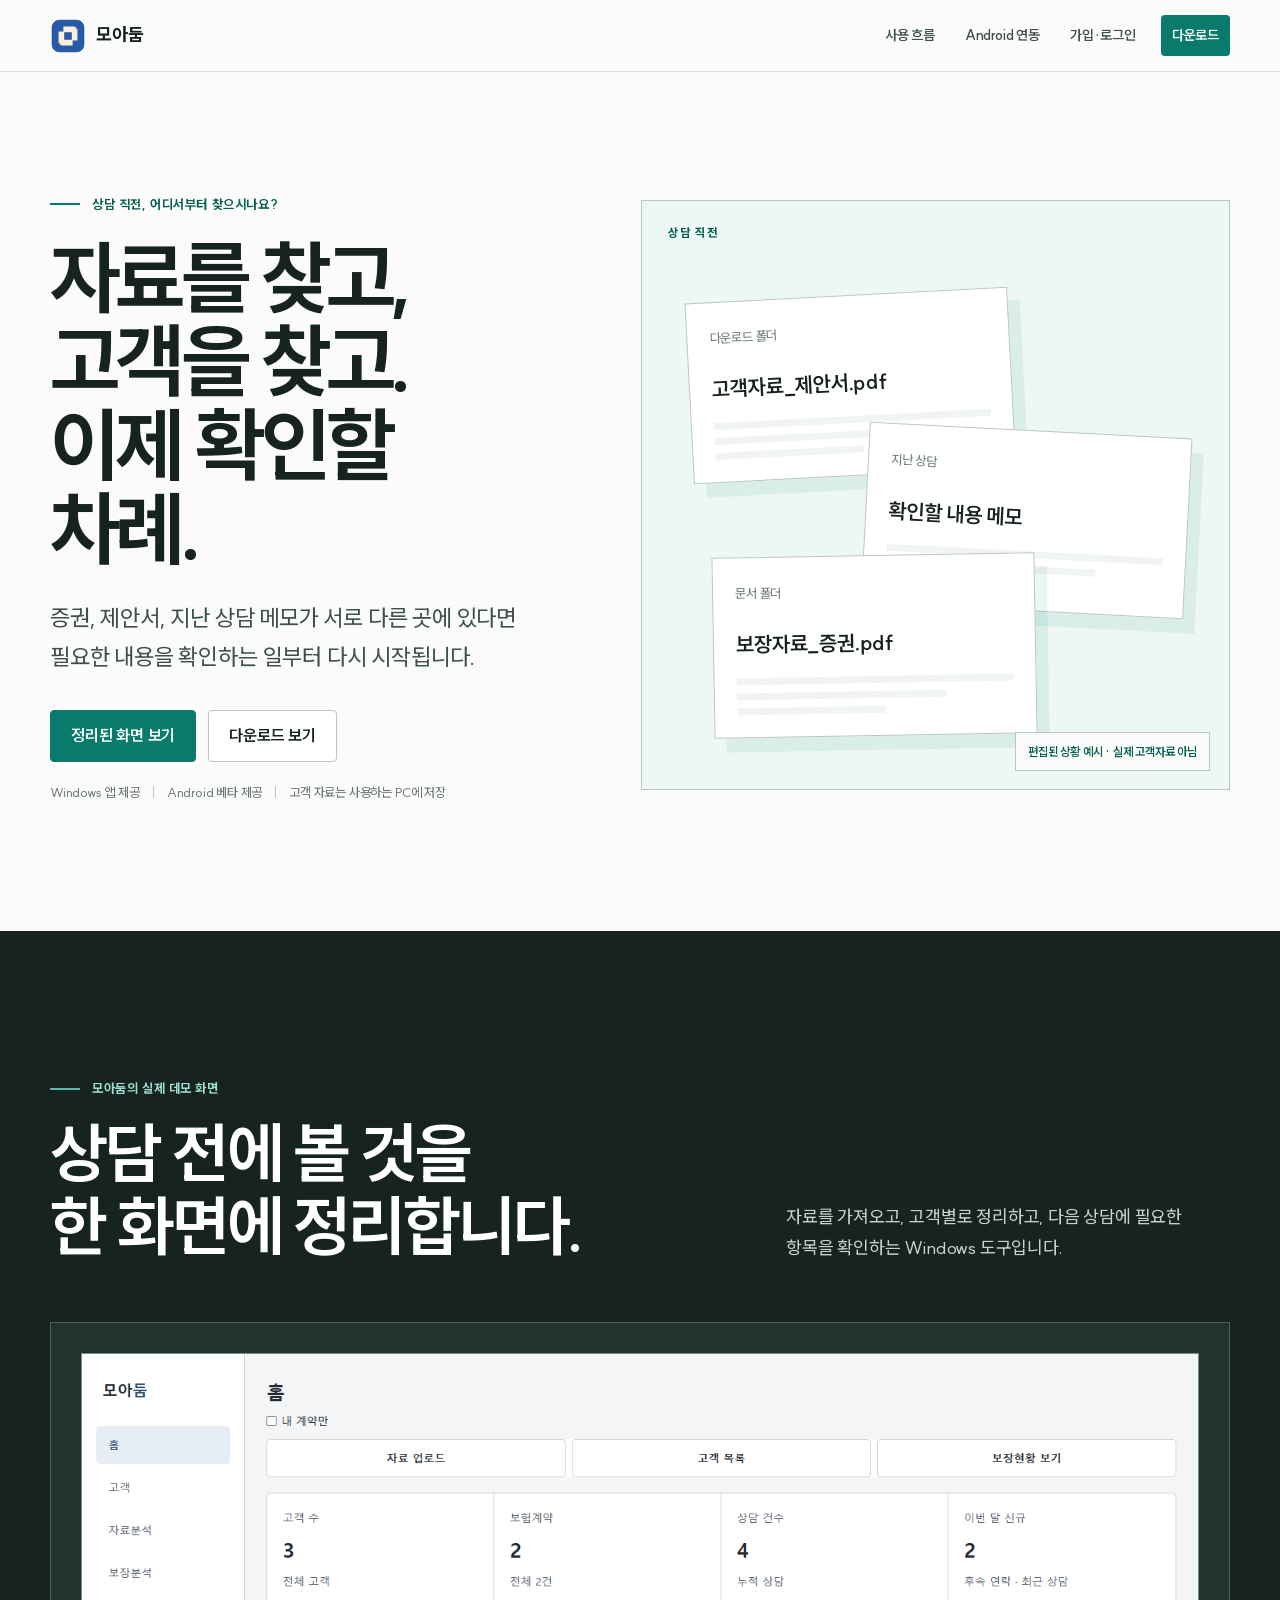
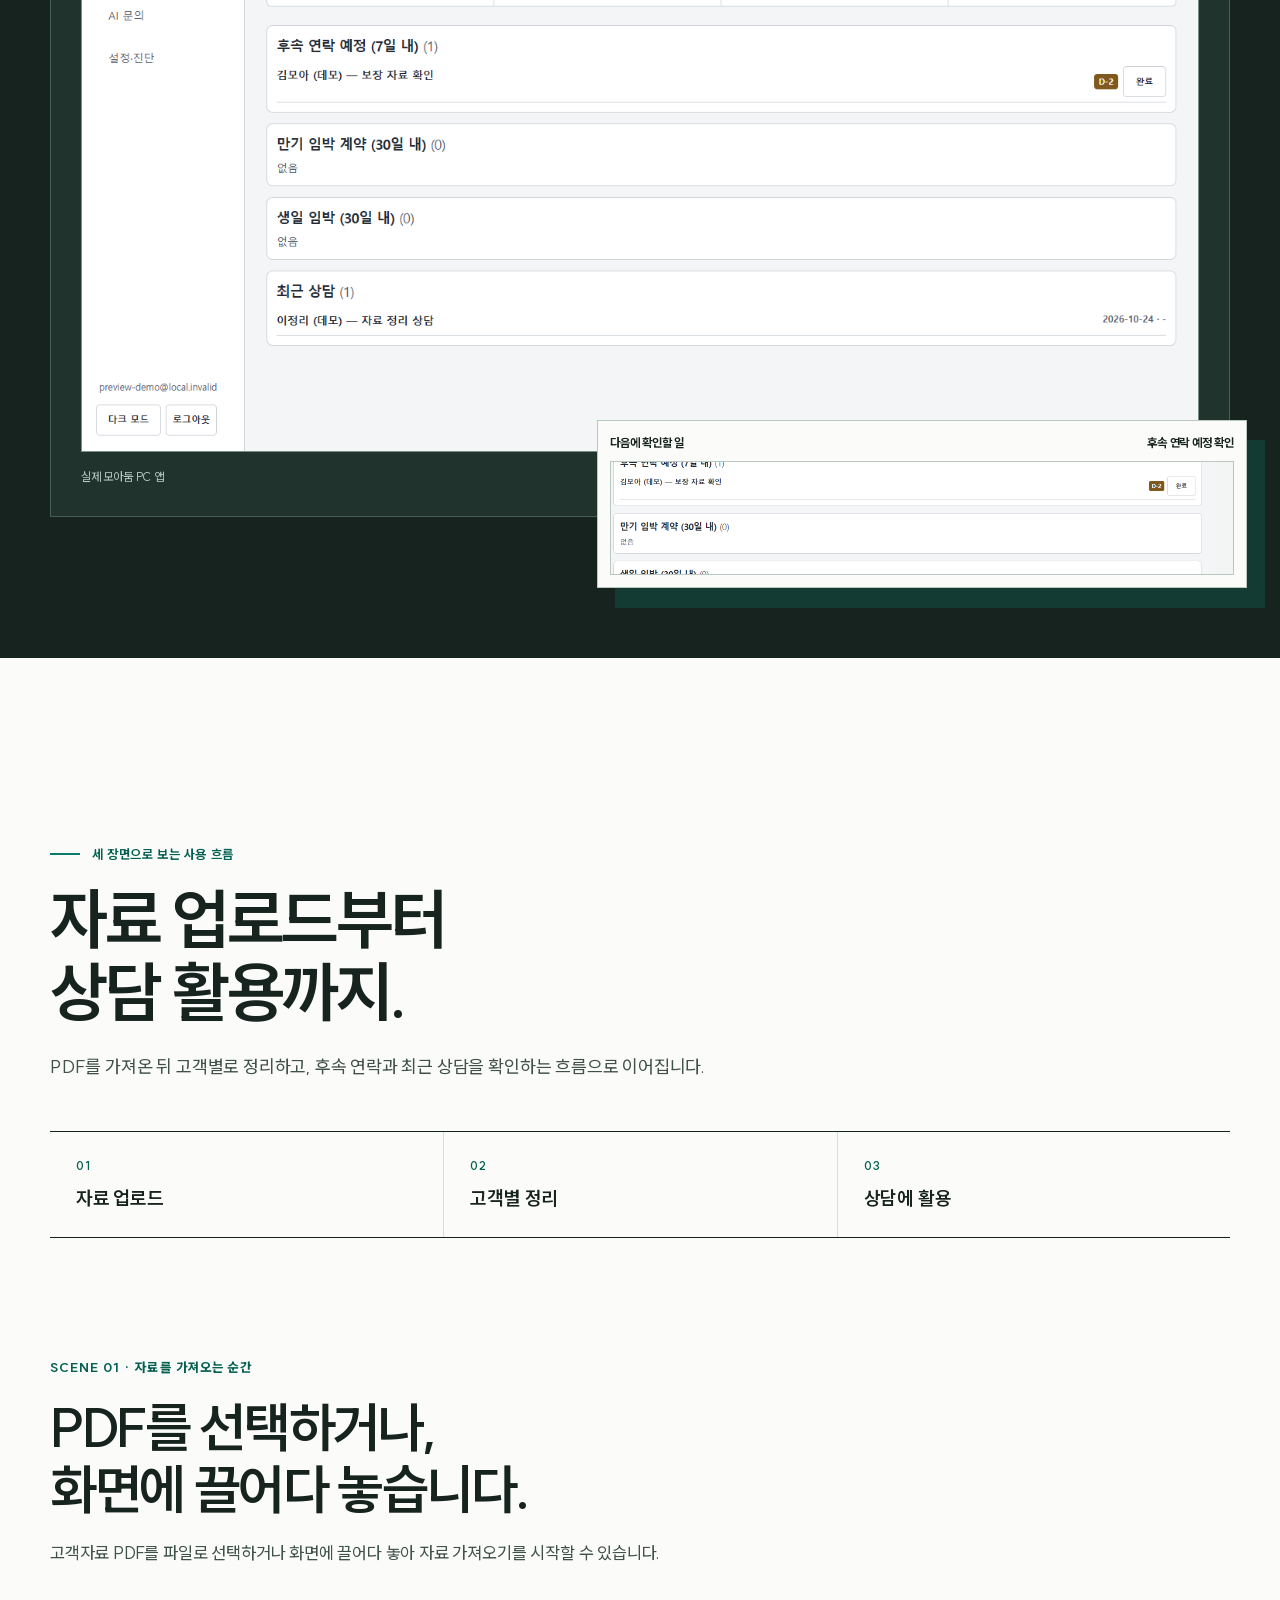
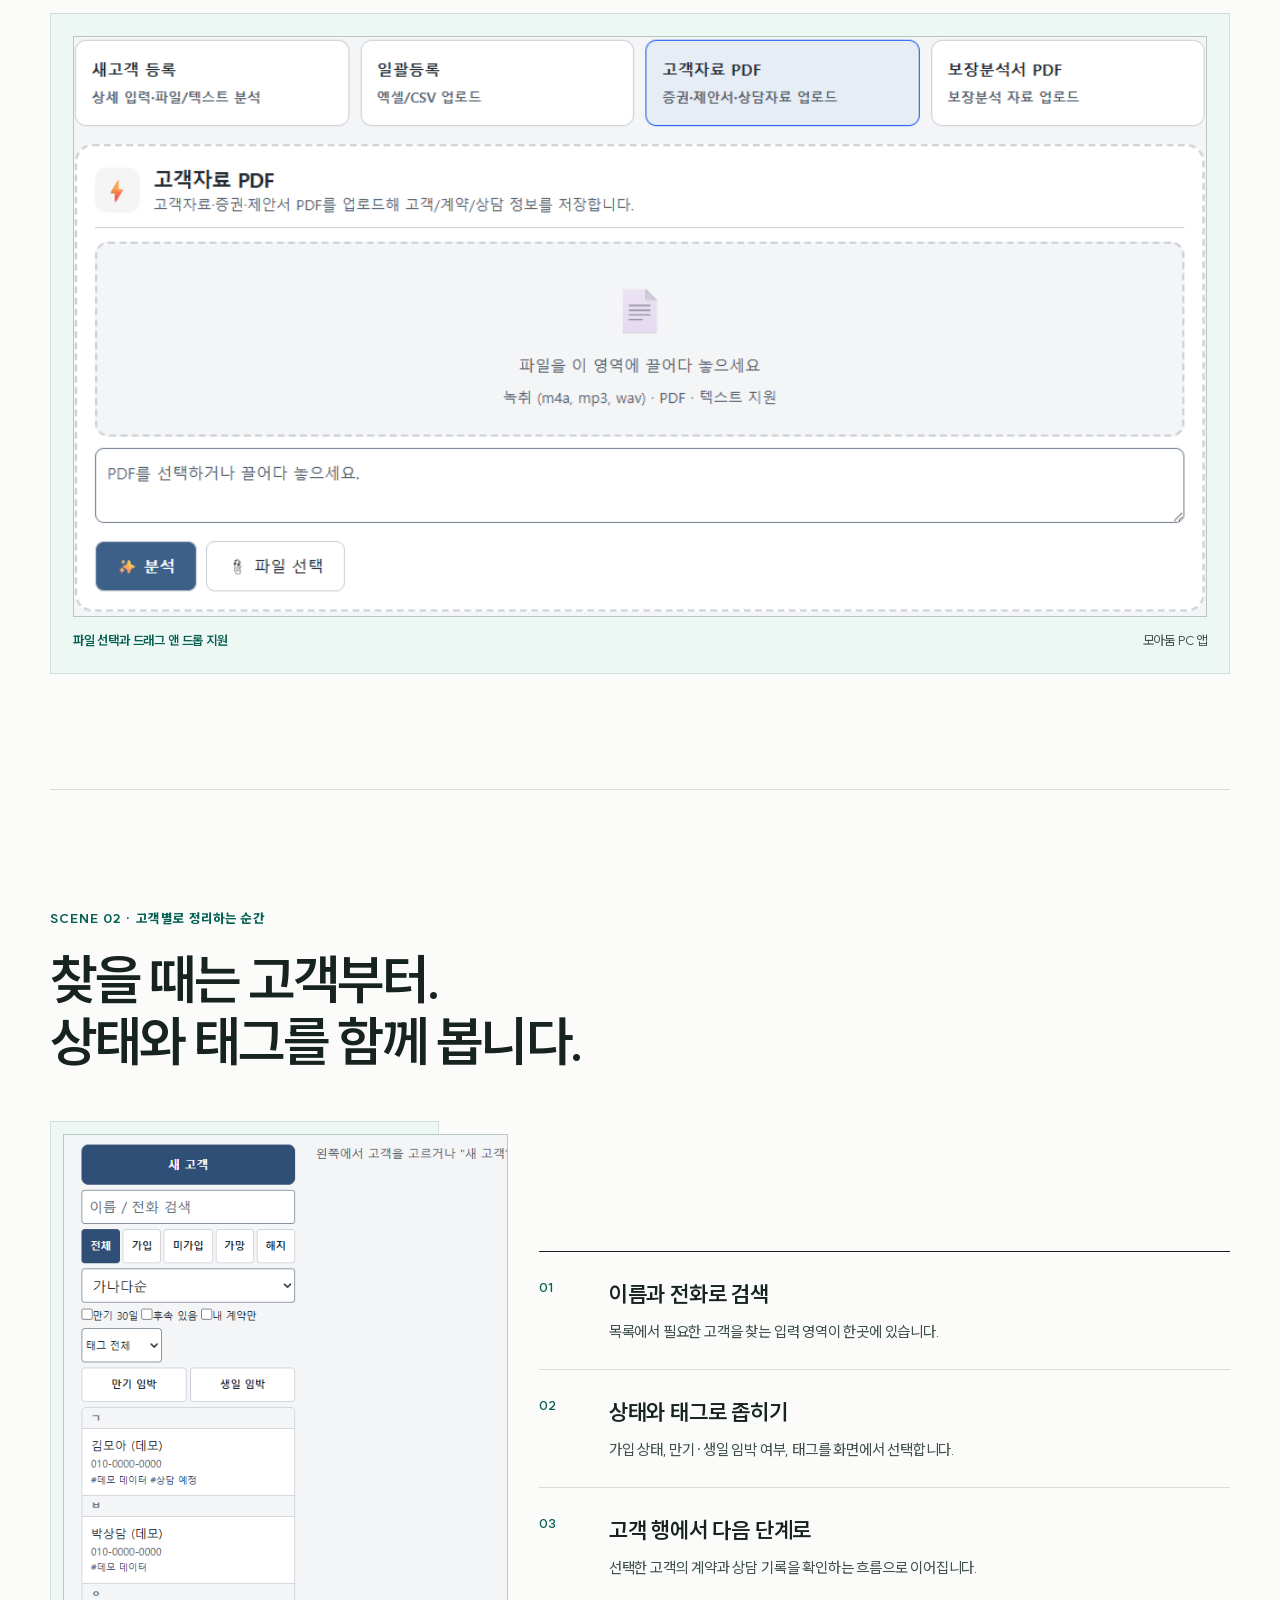
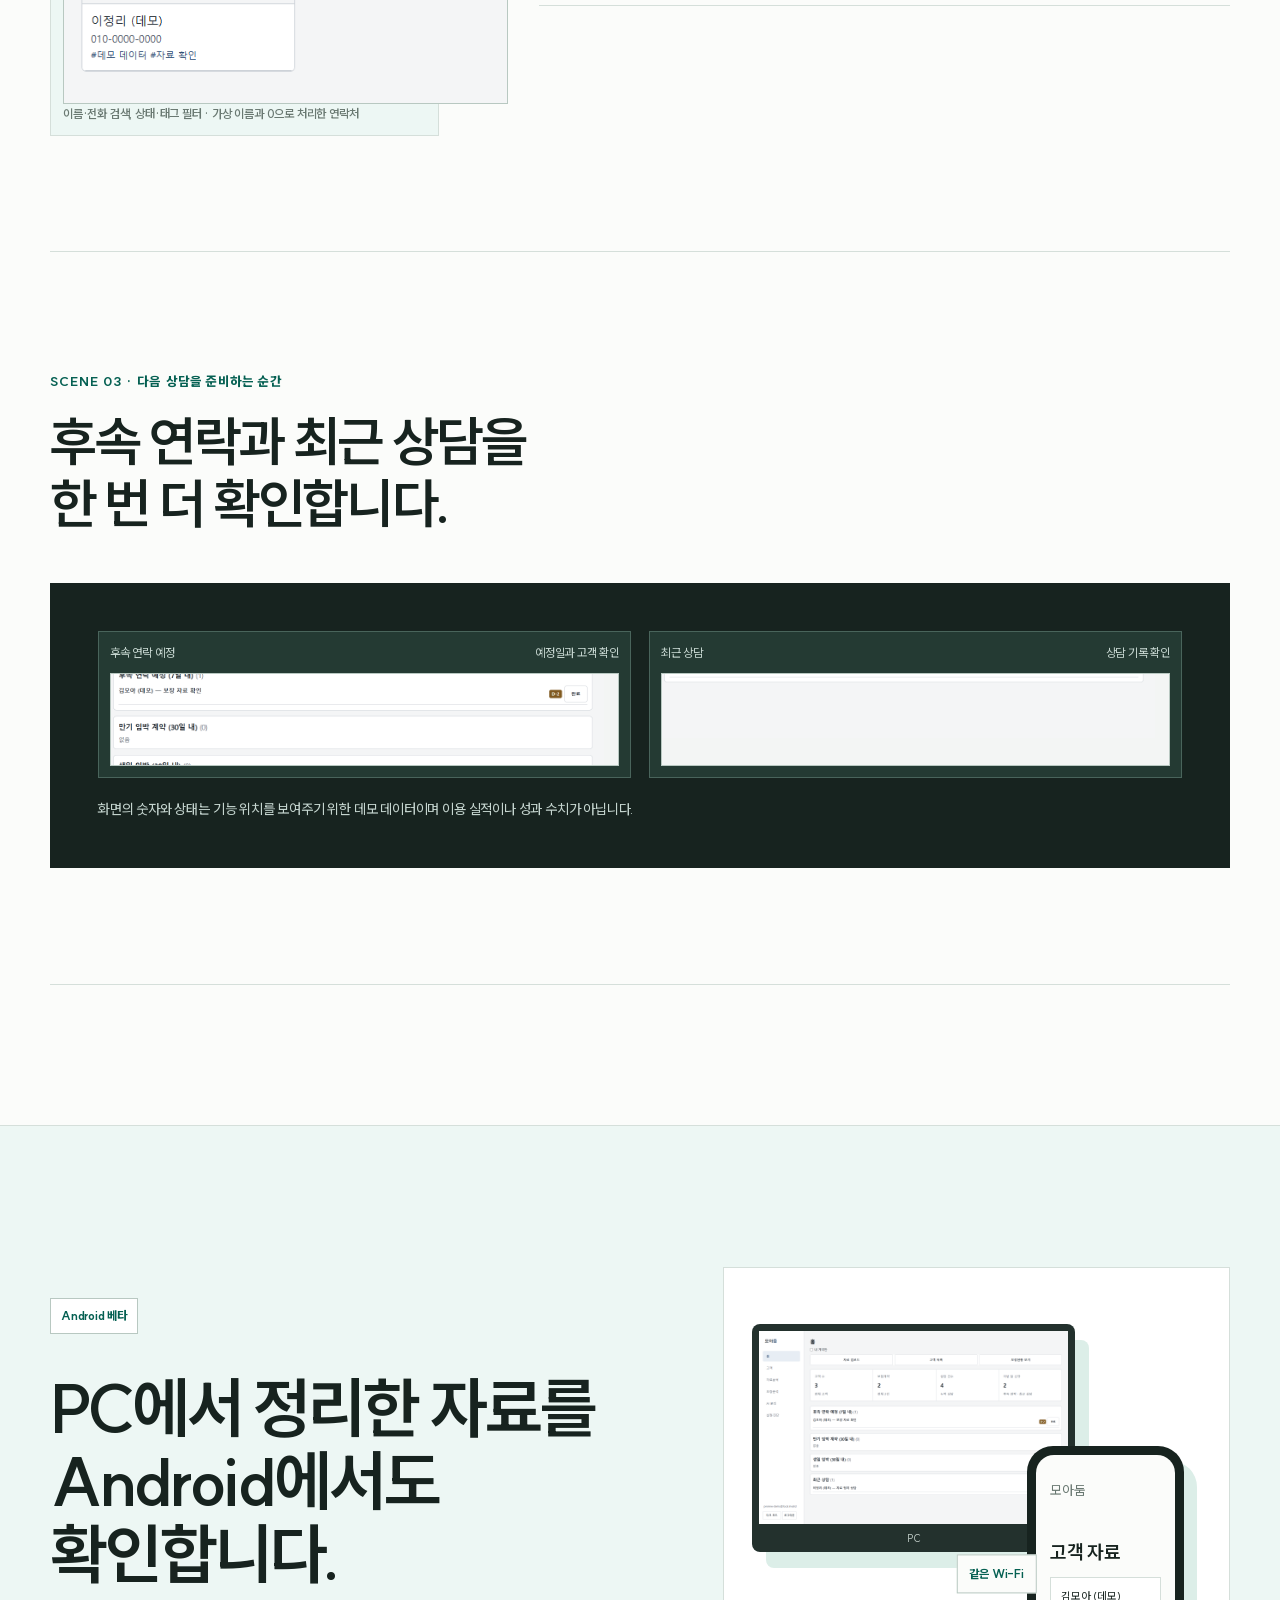
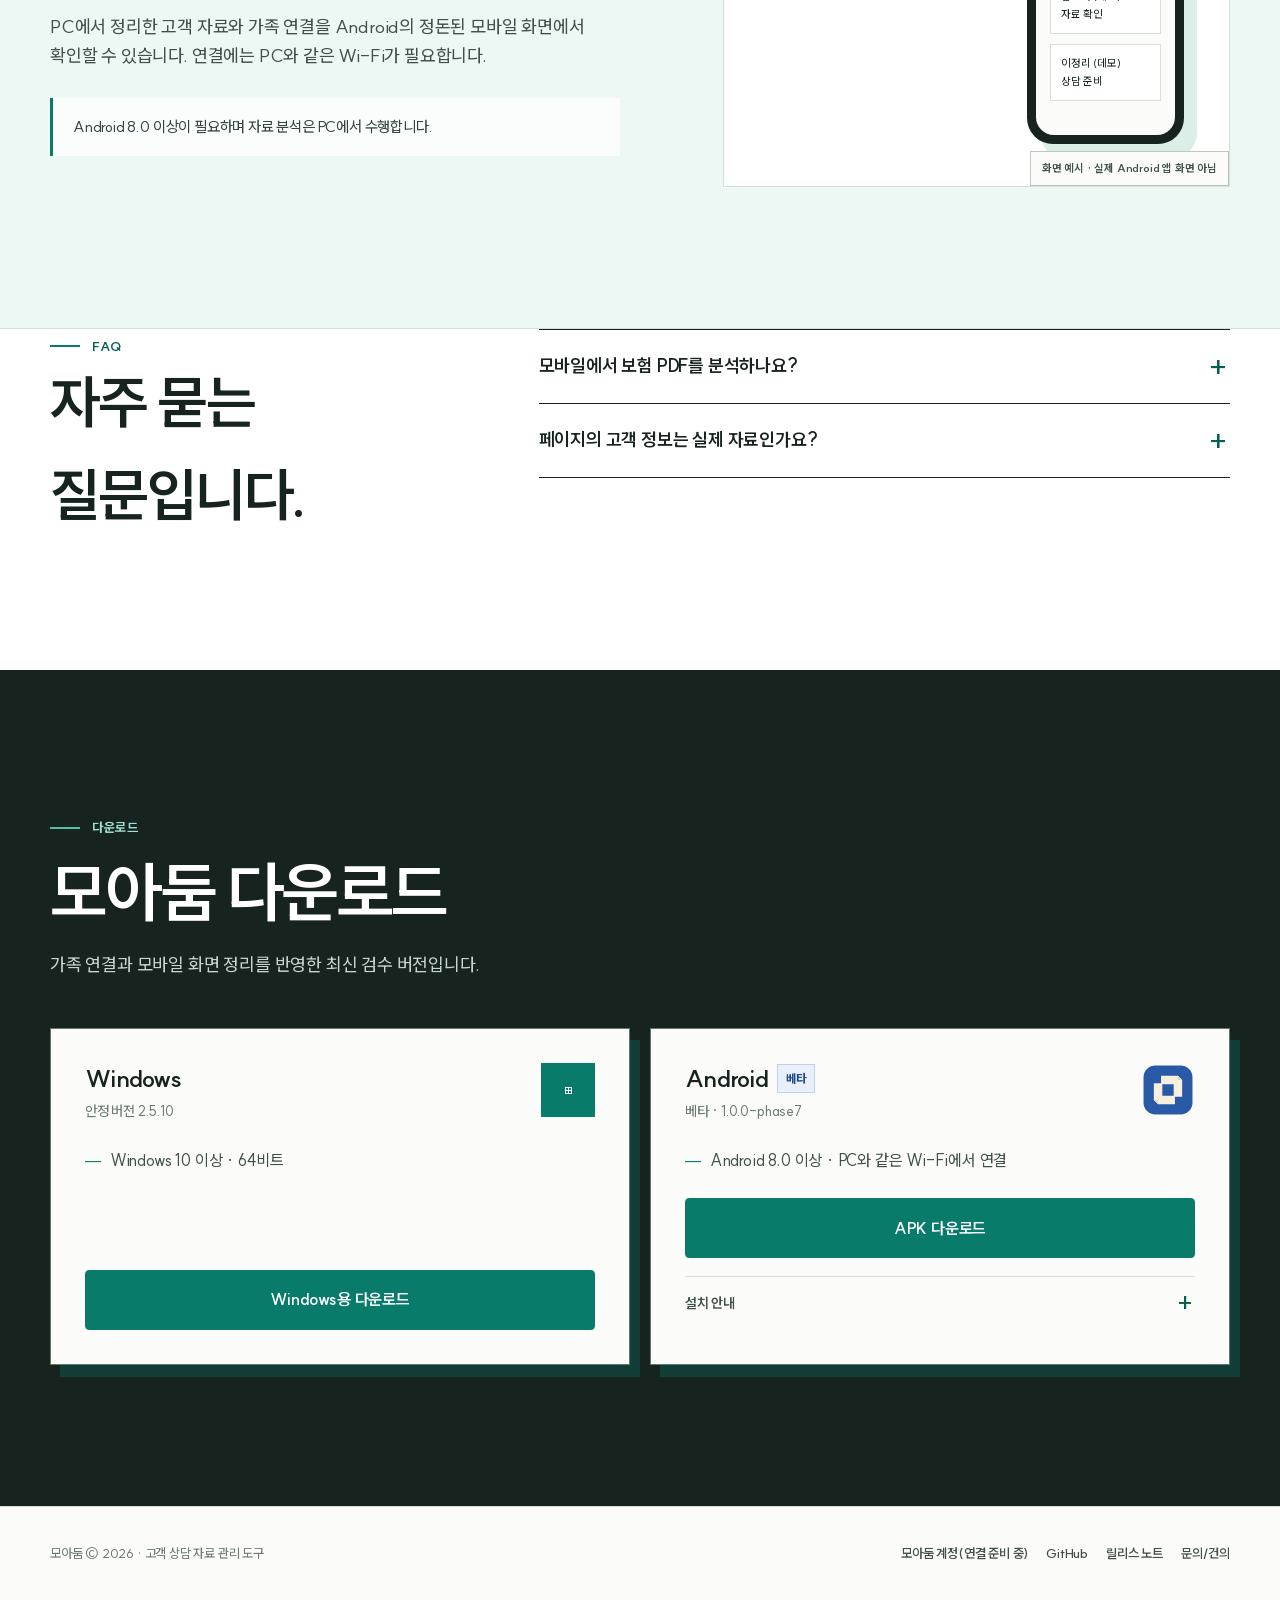
==== index.html @ b11e0fd6 "site: add account/admin UI with 'connection pending' lock (no service configured)" ====
<!doctype html>
<html lang="ko">
<head>
<meta charset="utf-8"><meta name="viewport" content="width=device-width, initial-scale=1"><meta name="description" content="흩어진 고객 자료를 모으고 필요한 보장 내용을 확인하는 Windows 상담 도구, 모아둠"><meta name="theme-color" content="#285AA8"><link rel="icon" href="assets/brand/moadoom-icon-b.svg" type="image/svg+xml"><title>모아둠 — 상담 준비, 자료 찾다가 끝나지 않도록</title>
<style>
@font-face{font-family:"SUIT Variable";src:url("assets/fonts/SUIT-Variable.woff2") format("woff2-variations");font-weight:100 900;font-style:normal;font-display:swap}:root{--paper:#fbfcfa;--white:#fff;--mist:#f1f5f2;--mint:#dceee8;--mint-soft:#edf7f4;--ink:#17231f;--body:#40514b;--muted:#697871;--line:#d5dfda;--line-strong:#b8c8c1;--teal:#087b6b;--teal-dark:#056052;--container:1180px}*{box-sizing:border-box}html{scroll-behavior:smooth}[id]{scroll-margin-top:80px}body{margin:0;min-width:320px;color:var(--ink);background:var(--paper);font-family:"SUIT Variable","Segoe UI","Noto Sans KR",sans-serif;font-weight:450;line-height:1.6;letter-spacing:-.012em;-webkit-font-smoothing:antialiased;overflow-x:hidden}a{color:inherit;text-decoration:none}img{display:block;max-width:100%}h1,h2,h3,p{word-break:keep-all}figure{margin:0}.container{width:min(var(--container),calc(100% - 56px));margin-inline:auto}.skip-link{position:fixed;left:16px;top:-80px;z-index:100;padding:11px 15px;color:#fff;background:var(--teal)}.skip-link:focus{top:12px}.site-header{position:sticky;top:0;z-index:50;height:72px;background:rgba(251,252,250,.95);border-bottom:1px solid rgba(213,223,218,.9);backdrop-filter:blur(16px) saturate(130%)}.header-inner{height:100%;display:flex;align-items:center;justify-content:space-between;gap:20px}.brand{display:inline-flex;align-items:center;gap:10px;font-size:18px;font-weight:780}.brand-mark{width:36px;height:36px;display:block;flex:0 0 auto;border-radius:9px}.brand-mark img{width:100%;height:100%;border-radius:inherit}.nav{display:flex;align-items:center;gap:8px}.nav a{padding:9px 11px;color:var(--body);font-size:14px;font-weight:650}.nav a:hover{color:var(--teal-dark)}.nav .nav-cta{margin-left:6px;color:#fff;background:var(--teal);border-radius:4px}.nav .nav-cta:hover{color:#fff;background:var(--teal-dark)}.button{min-height:52px;display:inline-flex;align-items:center;justify-content:center;gap:9px;padding:0 20px;border:1px solid var(--line-strong);border-radius:4px;color:var(--ink);background:var(--white);font-size:16px;font-weight:680;cursor:pointer}.button:hover{color:var(--teal-dark);border-color:var(--teal)}.button.primary{color:#fff;background:var(--teal);border-color:var(--teal)}.button.primary:hover{color:#fff;background:var(--teal-dark);border-color:var(--teal-dark)}.button:focus-visible,a:focus-visible,summary:focus-visible{outline:3px solid rgba(8,123,107,.28);outline-offset:3px}.eyebrow,.kicker{display:inline-flex;align-items:center;gap:12px;color:var(--teal-dark);font-size:13px;font-weight:750;letter-spacing:.045em}.eyebrow::before,.kicker::before{content:"";width:30px;height:2px;background:var(--teal)}.section-title{margin:18px 0 0;font-size:clamp(40px,5.4vw,66px);line-height:1.11;letter-spacing:-.047em;font-weight:720}.section-lead{max-width:690px;margin:22px 0 0;color:var(--body);font-size:18px;line-height:1.75}.evidence{color:var(--muted);font-size:12px;font-weight:620}
.hero{padding:clamp(70px,9vw,120px) 0 clamp(84px,10vw,138px)}.hero-grid{display:grid;grid-template-columns:minmax(0,.92fr) minmax(470px,1.08fr);gap:clamp(46px,7vw,90px);align-items:center}h1{margin:21px 0 0;font-size:clamp(52px,6.3vw,82px);line-height:1.04;letter-spacing:-.057em;font-weight:740}.hero-question{margin:27px 0 0;max-width:620px;color:var(--body);font-size:clamp(19px,2vw,23px);line-height:1.7}.hero-actions{display:flex;flex-wrap:wrap;gap:12px;margin-top:34px}.hero-meta{display:flex;flex-wrap:wrap;margin-top:20px;color:var(--muted);font-size:13px}.hero-meta span+span::before{content:"";display:inline-block;width:1px;height:12px;margin:0 13px;vertical-align:-1px;background:var(--line-strong)}.desk-scene{position:relative;min-height:590px;background:var(--mint-soft);border:1px solid var(--line-strong);overflow:hidden}.desk-scene::before{content:"상담 직전";position:absolute;left:26px;top:22px;color:var(--teal-dark);font-size:12px;font-weight:800;letter-spacing:.12em}.file-card{position:absolute;width:55%;min-height:128px;padding:22px;background:#fff;border:1px solid var(--line-strong);box-shadow:12px 14px 0 rgba(8,123,107,.08)}.file-card strong{display:block;margin-top:22px;font-size:21px}.file-card span{color:var(--muted);font-size:13px}.file-card.one{left:8%;top:16%;transform:rotate(-3deg)}.file-card.two{right:7%;top:39%;transform:rotate(3deg)}.file-card.three{left:12%;bottom:9%;transform:rotate(-1deg)}.paper-lines{display:grid;gap:8px;margin-top:17px}.paper-lines i{display:block;height:7px;background:var(--mist)}.paper-lines i:nth-child(2){width:76%}.paper-lines i:nth-child(3){width:54%}.scene-note{position:absolute;right:19px;bottom:18px;padding:9px 12px;color:var(--teal-dark);background:var(--paper);border:1px solid var(--line-strong);font-size:12px;font-weight:700}
.result{padding:clamp(88px,11vw,150px) 0;color:#fff;background:var(--ink)}.result .kicker,.download .kicker{color:#9ee0d3}.result .kicker::before,.download .kicker::before{background:#55bca9}.result-head{display:grid;grid-template-columns:minmax(0,.78fr) minmax(370px,.52fr);gap:70px;align-items:end}.result .section-title{color:#fff}.result .section-lead{color:#c6d2cd}.result-stage{position:relative;margin-top:58px;padding:clamp(16px,3vw,30px);background:#20332d;border:1px solid #476159}.full-screen{overflow:hidden;background:#fff;border:1px solid #789088}.full-screen img{width:100%;height:auto;aspect-ratio:auto;object-fit:contain}.screen-caption{display:flex;justify-content:space-between;gap:20px;margin-top:15px;color:#b7c8c2;font-size:12px}.result-zoom{position:absolute;right:-18px;bottom:-72px;width:min(650px,62%);padding:12px;color:var(--ink);background:var(--paper);border:1px solid var(--line-strong);box-shadow:18px 20px 0 rgba(8,123,107,.28)}.zoom-title{display:flex;justify-content:space-between;gap:20px;margin-bottom:9px;font-size:12px;font-weight:760}.crop{position:relative;overflow:hidden;background:#f3f5f4;border:1px solid var(--line-strong)}.crop img{position:absolute;max-width:none;height:auto}.crop-follow{aspect-ratio:5.45/1}.crop-follow img{width:116%;left:-18.8%;top:-167%}.crop-recent{aspect-ratio:5.45/1}.crop-recent img{width:116%;left:-18.8%;top:-332%}.crop-upload{aspect-ratio:1.95/1}.crop-upload img{width:142.6%;left:-31.7%;top:-23%}.crop-customers{aspect-ratio:.78/1;min-height:570px}.crop-customers img{width:278%;left:-42%;top:-2%}
.workflow{padding:clamp(120px,14vw,190px) 0 clamp(90px,11vw,150px)}.workflow-head{max-width:900px}.flow-intro{display:grid;grid-template-columns:repeat(3,1fr);margin-top:48px;border-block:1px solid var(--ink)}.flow-intro div{padding:24px 26px;font-size:19px;font-weight:700}.flow-intro div+div{border-left:1px solid var(--line)}.flow-intro span{display:block;margin-bottom:8px;color:var(--teal-dark);font-size:12px;letter-spacing:.08em}.story-block{padding:clamp(72px,9vw,120px) 0;border-bottom:1px solid var(--line)}.story-number{color:var(--teal-dark);font-size:13px;font-weight:800;letter-spacing:.08em}.story-block h3{margin:18px 0 0;font-size:clamp(34px,4.5vw,54px);line-height:1.15;letter-spacing:-.043em}.story-block p{max-width:700px;margin:18px 0 0;color:var(--body);font-size:17px}.upload-visual{margin-top:46px;padding:clamp(12px,2vw,22px);background:var(--mint-soft);border:1px solid var(--line)}.annotation-row{display:flex;justify-content:space-between;gap:20px;margin-top:13px;color:var(--body);font-size:13px}.annotation-row strong{color:var(--teal-dark)}.customer-layout{display:grid;grid-template-columns:minmax(320px,.72fr) minmax(0,1.28fr);gap:clamp(46px,8vw,100px);margin-top:48px;align-items:center}.customer-visual{padding:12px;background:var(--mint-soft);border:1px solid var(--line)}.callout-list{display:grid;border-top:1px solid var(--ink)}.callout{display:grid;grid-template-columns:50px 1fr;gap:20px;padding:25px 0;border-bottom:1px solid var(--line)}.callout b{color:var(--teal-dark);font-size:13px}.callout strong{display:block;font-size:22px}.callout p{margin-top:8px;font-size:15px}.use-band{margin-top:48px;padding:clamp(24px,4vw,48px);color:#fff;background:var(--ink)}.band-grid{display:grid;grid-template-columns:1fr 1fr;gap:18px}.band-shot{padding:11px;background:#243a33;border:1px solid #49645b}.band-shot header{display:flex;justify-content:space-between;gap:15px;margin-bottom:10px;color:#c5d5cf;font-size:12px}.use-band>p{margin:20px 0 0;color:#c5d5cf;font-size:14px}
.mobile-section{padding:clamp(92px,11vw,154px) 0;background:var(--mint-soft);border-block:1px solid var(--line)}.mobile-grid{display:grid;grid-template-columns:minmax(0,.9fr) minmax(440px,.8fr);gap:clamp(50px,8vw,105px);align-items:center}.status-badge{display:inline-flex;margin-bottom:20px;padding:7px 10px;color:var(--teal-dark);background:#fff;border:1px solid var(--line-strong);font-size:12px;font-weight:780}.mobile-copy>p{max-width:630px;margin:22px 0 0;color:var(--body);font-size:18px}.constraint{margin-top:27px;padding:17px 20px;border-left:3px solid var(--teal);background:rgba(255,255,255,.72);color:#31443d;font-size:15px}.connection-scene{position:relative;min-height:520px;padding:42px 28px;background:#fff;border:1px solid var(--line);overflow:hidden}.pc{width:72%;margin:14px 0 0;padding:7px 7px 17px;background:#23312d;border-radius:8px;box-shadow:14px 16px 0 var(--mint)}.pc img{width:100%;height:auto;aspect-ratio:auto;object-fit:contain}.pc::after{content:"PC";display:block;margin:7px 0 -12px;color:#c6d2cd;font-size:10px;text-align:center}.wifi{position:absolute;left:54%;top:59%;transform:translate(-50%,-50%);padding:9px 12px;color:var(--teal-dark);background:var(--paper);border:1px solid var(--line-strong);font-size:12px;font-weight:760;z-index:2}.phone{position:absolute;right:9%;bottom:42px;width:31%;min-width:145px;padding:9px;background:var(--ink);border-radius:26px;box-shadow:13px 15px 0 var(--mint)}.phone-screen{min-height:280px;padding:22px 14px;background:var(--paper);border-radius:18px}.phone-screen small{color:var(--muted)}.phone-screen h3{margin:34px 0 5px;font-size:19px}.phone-line{margin-top:10px;padding:10px;background:#fff;border:1px solid var(--line);font-size:11px}.example-label{position:absolute;right:0;bottom:0;padding:8px 11px;color:var(--body);background:var(--paper);border:1px solid var(--line-strong);font-size:11px;font-weight:720}
.info{padding:clamp(92px,11vw,150px) 0;background:#fff}.info-grid{display:grid;grid-template-columns:.72fr 1.28fr;gap:clamp(50px,9vw,120px);margin-top:55px}.capability-list{border-top:1px solid var(--ink)}.capability{padding:22px 0;border-bottom:1px solid var(--line)}.capability strong{display:block;font-size:19px}.capability span{display:block;margin-top:6px;color:var(--body);font-size:14px}.conditions{padding:30px;background:var(--mist);border:1px solid var(--line)}.conditions h3{margin:0;font-size:25px}.conditions ul{display:grid;gap:11px;margin:22px 0 0;padding:0;color:var(--body);list-style:none}.conditions li::before{content:"—";margin-right:9px;color:var(--teal)}.faq{padding:0 0 clamp(90px,10vw,140px);background:#fff}.faq-layout{display:grid;grid-template-columns:.54fr 1fr;gap:clamp(50px,9vw,120px)}.faq h2{margin:0;font-size:clamp(38px,5vw,58px);letter-spacing:-.045em}details{border-top:1px solid var(--ink)}details:last-child{border-bottom:1px solid var(--ink)}summary{position:relative;padding:22px 42px 22px 0;cursor:pointer;font-size:18px;font-weight:700;list-style:none}summary::-webkit-details-marker{display:none}summary::after{content:"+";position:absolute;right:3px;top:18px;color:var(--teal-dark);font-size:24px}details[open] summary::after{content:"−"}details p{margin:-5px 0 23px;color:var(--body)}
.download{padding:clamp(92px,11vw,150px) 0;color:#fff;background:var(--ink)}.download-head{max-width:760px}.download h2{margin:18px 0 0;font-size:clamp(40px,5.4vw,66px);line-height:1.11;letter-spacing:-.047em}.download-copy p{max-width:700px;margin:22px 0 0;color:#c5d5cf;font-size:18px}.download-cards{display:grid;grid-template-columns:repeat(2,minmax(0,1fr));gap:20px;margin-top:48px;align-items:stretch}.download-card{display:flex;flex-direction:column;min-width:0;padding:clamp(24px,3vw,34px);color:var(--ink);background:var(--paper);border:1px solid #61786f;box-shadow:10px 12px 0 rgba(8,123,107,.30)}.platform{display:flex;align-items:flex-start;justify-content:space-between;gap:20px}.platform-title{display:flex;align-items:center;gap:9px}.platform-icon{width:54px;height:54px;display:grid;place-items:center;flex:0 0 auto;color:#fff;background:var(--teal)}.platform-icon.brand-icon{padding:0;background:transparent}.platform-icon.brand-icon img{width:100%;height:100%;border-radius:13px}.download-card h3{margin:0;font-size:24px;line-height:1.28;letter-spacing:-.03em}.version{margin:6px 0 0;min-height:23px;color:var(--muted);font-size:14px}.test-label{display:inline-flex;width:fit-content;padding:4px 8px;color:#1f4a8b;background:#e9f0fb;border:1px solid #bfd0eb;font-size:12px;font-weight:760}.requirements{display:grid;gap:9px;margin:25px 0;padding:0;color:var(--body);list-style:none}.requirements li::before{content:"—";margin-right:9px;color:var(--teal)}.download-button{width:100%;min-height:60px;margin-top:auto}.download-button[aria-disabled="true"]{pointer-events:none;color:var(--muted);background:var(--mist);border-color:var(--line)}.download-details{margin-top:18px;border-color:var(--line)}.download-details:last-child{border-bottom:0}.download-details summary{padding:15px 32px 15px 0;color:var(--body);font-size:14px}.download-details summary::after{top:10px;font-size:21px}.download-details p{margin:-2px 0 10px;color:var(--muted);font-size:13px}.secondary-download-link{display:inline-block;margin-bottom:14px;color:var(--teal-dark);font-size:13px;font-weight:760;text-decoration:underline;text-underline-offset:3px}footer{padding:36px 0 46px;background:var(--paper);border-top:1px solid var(--line)}.footer-inner{display:flex;align-items:flex-start;justify-content:space-between;gap:28px;color:var(--muted);font-size:13px}.footer-links{display:flex;flex-wrap:wrap;justify-content:flex-end;gap:18px}.footer-links a{color:var(--body);font-weight:650}.footer-links a:hover{color:var(--teal-dark)}
@media(max-width:980px){.hero-grid,.result-head,.mobile-grid,.info-grid,.faq-layout{grid-template-columns:1fr}.download-cards{grid-template-columns:repeat(2,minmax(0,1fr))}.hero-copy{max-width:780px}.desk-scene{min-height:520px}.result-head{gap:20px}.result-zoom{position:relative;right:auto;bottom:auto;width:82%;margin:-70px 0 0 auto}.workflow{padding-top:150px}.mobile-copy{max-width:760px}.connection-scene{max-width:720px}.download-card{max-width:620px}}@media(max-width:700px){.container{width:min(var(--container),calc(100% - 32px))}.download-cards{grid-template-columns:1fr}.download-card{max-width:none}.site-header{height:64px}.brand{font-size:16px}.brand-mark{width:32px;height:32px}.nav a:not(.nav-cta){display:none}.nav .nav-cta{margin:0;padding:8px 10px;font-size:12px}.hero{padding-top:52px}h1{font-size:clamp(45px,13vw,60px)}.hero-question{font-size:17px}.hero-actions{flex-direction:column}.hero-actions .button{width:100%}.hero-meta{display:grid;gap:5px}.hero-meta span+span::before{display:none}.desk-scene{min-height:430px}.file-card{width:64%;min-height:105px;padding:15px}.file-card strong{margin-top:15px;font-size:17px}.file-card.one{left:4%;top:15%}.file-card.two{right:3%;top:40%}.file-card.three{left:7%;bottom:7%}.result-stage{margin-inline:-8px;padding:8px}.screen-caption{display:grid;gap:2px}.result-zoom{width:94%;margin-top:-18px;padding:7px}.crop-follow{aspect-ratio:3.2/1}.crop-follow img{width:175%;left:-29%;top:-136%}.flow-intro{grid-template-columns:1fr}.flow-intro div{padding:18px 0}.flow-intro div+div{border-left:0;border-top:1px solid var(--line)}.story-block{padding-block:72px}.crop-upload{aspect-ratio:1.28/1}.crop-upload img{width:206%;left:-52%;top:-20%}.annotation-row{display:grid;gap:5px}.customer-layout{grid-template-columns:minmax(0,1fr);gap:38px;min-width:0}.customer-visual,.callout-list{min-width:0}.crop-customers{width:100%;min-height:520px;aspect-ratio:auto}.band-grid{grid-template-columns:1fr}.crop-recent{aspect-ratio:3.2/1}.crop-recent img{width:175%;left:-29%;top:-260%}.connection-scene{min-height:430px;padding:26px 16px}.pc{width:78%}.phone{right:4%;width:38%;min-width:135px;bottom:34px}.phone-screen{min-height:230px;padding:17px 10px}.wifi{left:51%;top:55%}.footer-inner{flex-direction:column}.footer-links{justify-content:flex-start}}@media(prefers-reduced-motion:reduce){html{scroll-behavior:auto}}
.nav a.nav-account{display:inline-block}@media(max-width:700px){.nav a.nav-account{padding:8px 6px;font-size:12px}}
</style></head><body>
<a class="skip-link" href="#main">본문으로 바로가기</a><header class="site-header"><div class="container header-inner"><a class="brand" href="#top" aria-label="모아둠 홈"><span class="brand-mark" aria-hidden="true"><img src="assets/brand/moadoom-icon-b.svg" alt=""></span><span>모아둠</span></a><nav class="nav" aria-label="주요 메뉴"><a href="#workflow">사용 흐름</a><a href="#mobile">Android 연동</a><a class="nav-account" href="account/">가입·로그인</a><a class="nav-cta" href="#download">다운로드</a></nav></div></header>
<main id="main"><section class="hero" id="top"><div class="container hero-grid"><div class="hero-copy"><span class="eyebrow">상담 직전, 어디서부터 찾으시나요?</span><h1>자료를 찾고,<br>고객을 찾고.<br>이제 확인할 차례.</h1><p class="hero-question">증권, 제안서, 지난 상담 메모가 서로 다른 곳에 있다면 필요한 내용을 확인하는 일부터 다시 시작됩니다.</p><div class="hero-actions"><a class="button primary" href="#result">정리된 화면 보기</a><a class="button" href="#download">다운로드 보기</a></div><div class="hero-meta"><span>Windows 앱 제공</span><span>Android 베타 제공</span><span>고객 자료는 사용하는 PC에 저장</span></div></div><div class="desk-scene" aria-label="상담 전에 흩어진 파일과 메모를 찾는 상황을 표현한 편집 비주얼"><div class="file-card one"><span>다운로드 폴더</span><strong>고객자료_제안서.pdf</strong><div class="paper-lines" aria-hidden="true"><i></i><i></i><i></i></div></div><div class="file-card two"><span>지난 상담</span><strong>확인할 내용 메모</strong><div class="paper-lines" aria-hidden="true"><i></i><i></i><i></i></div></div><div class="file-card three"><span>문서 폴더</span><strong>보장자료_증권.pdf</strong><div class="paper-lines" aria-hidden="true"><i></i><i></i><i></i></div></div><span class="scene-note">편집된 상황 예시 · 실제 고객자료 아님</span></div></div></section>
<section class="result" id="result"><div class="container"><div class="result-head"><div><span class="kicker">모아둠의 실제 데모 화면</span><h2 class="section-title">상담 전에 볼 것을<br>한 화면에 정리합니다.</h2></div><p class="section-lead">자료를 가져오고, 고객별로 정리하고, 다음 상담에 필요한 항목을 확인하는 Windows 도구입니다.</p></div><div class="result-stage"><figure class="full-screen"><img src="assets/product/moadoom-home-demo.png" alt="격리된 가상 데이터로 렌더링한 모아둠 Windows 홈 전체 화면" width="1440" height="900"></figure><div class="screen-caption"><span>실제 모아둠 PC 앱</span><span>격리된 가상 데모 데이터로 구성한 홈 화면</span></div><figure class="result-zoom"><figcaption class="zoom-title"><span>다음에 확인할 일</span><span>후속 연락 예정 확인</span></figcaption><div class="crop crop-follow"><img src="assets/product/moadoom-home-demo.png" alt="홈 화면의 후속 연락 예정 영역 부분 확대" width="1440" height="900"></div></figure></div></div></section>
<section class="workflow" id="workflow"><div class="container"><div class="workflow-head"><span class="kicker">세 장면으로 보는 사용 흐름</span><h2 class="section-title">자료 업로드부터<br>상담 활용까지.</h2><p class="section-lead">PDF를 가져온 뒤 고객별로 정리하고, 후속 연락과 최근 상담을 확인하는 흐름으로 이어집니다.</p></div><div class="flow-intro" aria-label="모아둠 사용 순서"><div><span>01</span>자료 업로드</div><div><span>02</span>고객별 정리</div><div><span>03</span>상담에 활용</div></div><article class="story-block"><span class="story-number">SCENE 01 · 자료를 가져오는 순간</span><h3>PDF를 선택하거나,<br>화면에 끌어다 놓습니다.</h3><p>고객자료 PDF를 파일로 선택하거나 화면에 끌어다 놓아 자료 가져오기를 시작할 수 있습니다.</p><figure class="upload-visual"><div class="crop crop-upload"><img src="assets/product/moadoom-upload-demo.png" alt="모아둠 고객자료 PDF 업로드 영역 부분 확대" width="1440" height="900"></div><figcaption class="annotation-row"><strong>파일 선택과 드래그 앤 드롭 지원</strong><span>모아둠 PC 앱</span></figcaption></figure></article><article class="story-block"><span class="story-number">SCENE 02 · 고객별로 정리하는 순간</span><h3>찾을 때는 고객부터.<br>상태와 태그를 함께 봅니다.</h3><div class="customer-layout"><figure class="customer-visual"><div class="crop crop-customers"><img src="assets/product/moadoom-customers-demo.png" alt="모아둠 고객 검색, 필터와 가상 고객 목록 부분 확대" width="1440" height="900"></div><figcaption class="evidence">이름·전화 검색, 상태·태그 필터 · 가상 이름과 0으로 처리한 연락처</figcaption></figure><div class="callout-list"><div class="callout"><b>01</b><div><strong>이름과 전화로 검색</strong><p>목록에서 필요한 고객을 찾는 입력 영역이 한곳에 있습니다.</p></div></div><div class="callout"><b>02</b><div><strong>상태와 태그로 좁히기</strong><p>가입 상태, 만기·생일 임박 여부, 태그를 화면에서 선택합니다.</p></div></div><div class="callout"><b>03</b><div><strong>고객 행에서 다음 단계로</strong><p>선택한 고객의 계약과 상담 기록을 확인하는 흐름으로 이어집니다.</p></div></div></div></div></article><article class="story-block"><span class="story-number">SCENE 03 · 다음 상담을 준비하는 순간</span><h3>후속 연락과 최근 상담을<br>한 번 더 확인합니다.</h3><div class="use-band"><div class="band-grid"><figure class="band-shot"><header><span>후속 연락 예정</span><span>예정일과 고객 확인</span></header><div class="crop crop-follow"><img src="assets/product/moadoom-home-demo.png" alt="홈 화면의 후속 연락 예정 행 부분 확대" width="1440" height="900"></div></figure><figure class="band-shot"><header><span>최근 상담</span><span>상담 기록 확인</span></header><div class="crop crop-recent"><img src="assets/product/moadoom-home-demo.png" alt="홈 화면의 최근 상담 행 부분 확대" width="1440" height="900"></div></figure></div><p>화면의 숫자와 상태는 기능 위치를 보여주기 위한 데모 데이터이며 이용 실적이나 성과 수치가 아닙니다.</p></div></article></div></section>
<section class="mobile-section" id="mobile"><div class="container mobile-grid"><div class="mobile-copy"><span class="status-badge">Android 베타</span><h2 class="section-title">PC에서 정리한 자료를<br>Android에서도 확인합니다.</h2><p>PC에서 정리한 고객 자료와 가족 연결을 Android의 정돈된 모바일 화면에서 확인할 수 있습니다. 연결에는 PC와 같은 Wi-Fi가 필요합니다.</p><div class="constraint">Android 8.0 이상이 필요하며 자료 분석은 PC에서 수행합니다.</div></div><div class="connection-scene" aria-label="PC와 Android가 같은 Wi-Fi에서 연결되는 흐름의 화면 예시"><div class="pc"><img src="assets/product/moadoom-home-demo.png" alt="가상 데모 데이터가 표시된 모아둠 PC 화면" width="1440" height="900"></div><span class="wifi">같은 Wi-Fi</span><div class="phone" aria-hidden="true"><div class="phone-screen"><small>모아둠</small><h3>고객 자료</h3><div class="phone-line">김모아 (데모)<br>자료 확인</div><div class="phone-line">이정리 (데모)<br>상담 준비</div></div></div><span class="example-label">화면 예시 · 실제 Android 앱 화면 아님</span></div></div></section>
<section class="faq" aria-labelledby="faq-title"><div class="container faq-layout"><div><span class="kicker">FAQ</span><h2 id="faq-title">자주 묻는<br>질문입니다.</h2></div><div><details><summary>모바일에서 보험 PDF를 분석하나요?</summary><p>아닙니다. 자료 분석은 PC에서 수행합니다. 모바일 연결에는 PC와 같은 Wi-Fi가 필요합니다.</p></details><details><summary>페이지의 고객 정보는 실제 자료인가요?</summary><p>아닙니다. 공개용 가상 이름과 데모 수치만 사용했습니다.</p></details></div></div></section>
<section class="download" id="download"><div class="container"><div class="download-head download-copy"><span class="kicker">다운로드</span><h2>모아둠 다운로드</h2><p>가족 연결과 모바일 화면 정리를 반영한 최신 검수 버전입니다.</p></div><div class="download-cards"><article class="download-card"><div class="platform"><div><h3>Windows</h3><p class="version" id="windows-version" aria-live="polite">안정 버전 2.5.10</p></div><div class="platform-icon" aria-hidden="true">⊞</div></div><ul class="requirements"><li>Windows 10 이상 · 64비트</li></ul><a href="https://github.com/nasawon0-beep/insurance-ai/releases/download/v2.5.10-windows/Insurance.AI_2.5.10_x64-setup.exe" id="windows-download" class="button primary download-button">Windows용 다운로드</a></article><article class="download-card"><div class="platform"><div><div class="platform-title"><h3>Android</h3><span class="test-label">베타</span></div><p class="version" id="android-version" aria-live="polite">베타 · 1.0.0-phase7</p></div><div class="platform-icon brand-icon" aria-hidden="true"><img src="assets/brand/moadoom-icon-b.svg" alt=""></div></div><ul class="requirements"><li>Android 8.0 이상 · PC와 같은 Wi-Fi에서 연결</li></ul><a href="https://github.com/nasawon0-beep/insurance-ai/releases/download/v2.5.10-windows/Moadoom_Android_1.0.0-phase7_debug.apk" id="android-download" class="button primary download-button">APK 다운로드</a><details class="download-details"><summary>설치 안내</summary><p>개발용 서명 APK이며 베타 버전입니다. IP 자동 연결은 PC와 Android를 모두 업데이트하고 기존 주소로 한 번 정상 연결한 뒤 사용할 수 있습니다. 실폰 NSD 전체 연결과 자동 설치 검증은 완료되지 않았습니다. 설치 시 사용한 브라우저 또는 파일 앱에서 ‘알 수 없는 앱 설치’를 허용해야 할 수 있습니다.</p></details></article></div></div></section></main>
<footer><div class="container footer-inner"><div>모아둠 © 2026 · 고객 상담 자료 관리 도구</div><div class="footer-links"><a href="account/">모아둠 계정(연결 준비 중)</a><a href="https://github.com/nasawon0-beep/insurance-ai" target="_blank" rel="noopener">GitHub</a><a href="https://github.com/nasawon0-beep/insurance-ai/releases" target="_blank" rel="noopener">릴리스 노트</a><a href="https://github.com/nasawon0-beep/insurance-ai/issues" target="_blank" rel="noopener">문의/건의</a></div></div></footer>
<script>const windowsConfig={url:'api/windows.json',platform:'windows',versionId:'windows-version',downloadId:'windows-download',formatVersion:version=>`안정 버전 ${version}`,normalize:data=>({version:data.version||data.latestVersion,downloadUrl:data.url||data.downloadUrl})};const androidConfig={url:'api/android.json',platform:'android',versionId:'android-version',downloadId:'android-download',formatVersion:version=>`베타 · ${version}`,normalize:data=>({version:data.versionName,downloadUrl:data.downloadUrl})};async function loadPlatformInfo(config){const versionEl=document.getElementById(config.versionId);const downloadEl=document.getElementById(config.downloadId);try{const response=await fetch(config.url,{cache:'no-store'});if(!response.ok)throw new Error(`${config.url} returned ${response.status}`);const raw=await response.json();const apiPlatform=String(raw.platform||'').toLowerCase();if(apiPlatform&&apiPlatform!==config.platform)throw new Error(`${config.url} platform mismatch`);const data=config.normalize(raw);if(!data.version||!data.downloadUrl)throw new Error(`${config.url} is missing required fields`);versionEl.textContent=config.formatVersion(data.version);downloadEl.href=data.downloadUrl;downloadEl.removeAttribute('aria-disabled')}catch(error){console.warn(`${config.platform} 버전 정보를 불러오지 못했습니다:`,error.message)}}document.querySelectorAll('a[href^="#"]:not(.download-button)').forEach(anchor=>{anchor.addEventListener('click',event=>{const selector=anchor.getAttribute('href');if(!selector||selector==='#')return;const target=document.querySelector(selector);if(!target)return;event.preventDefault();window.location.hash=selector})});loadPlatformInfo(windowsConfig);loadPlatformInfo(androidConfig);</script></body></html>
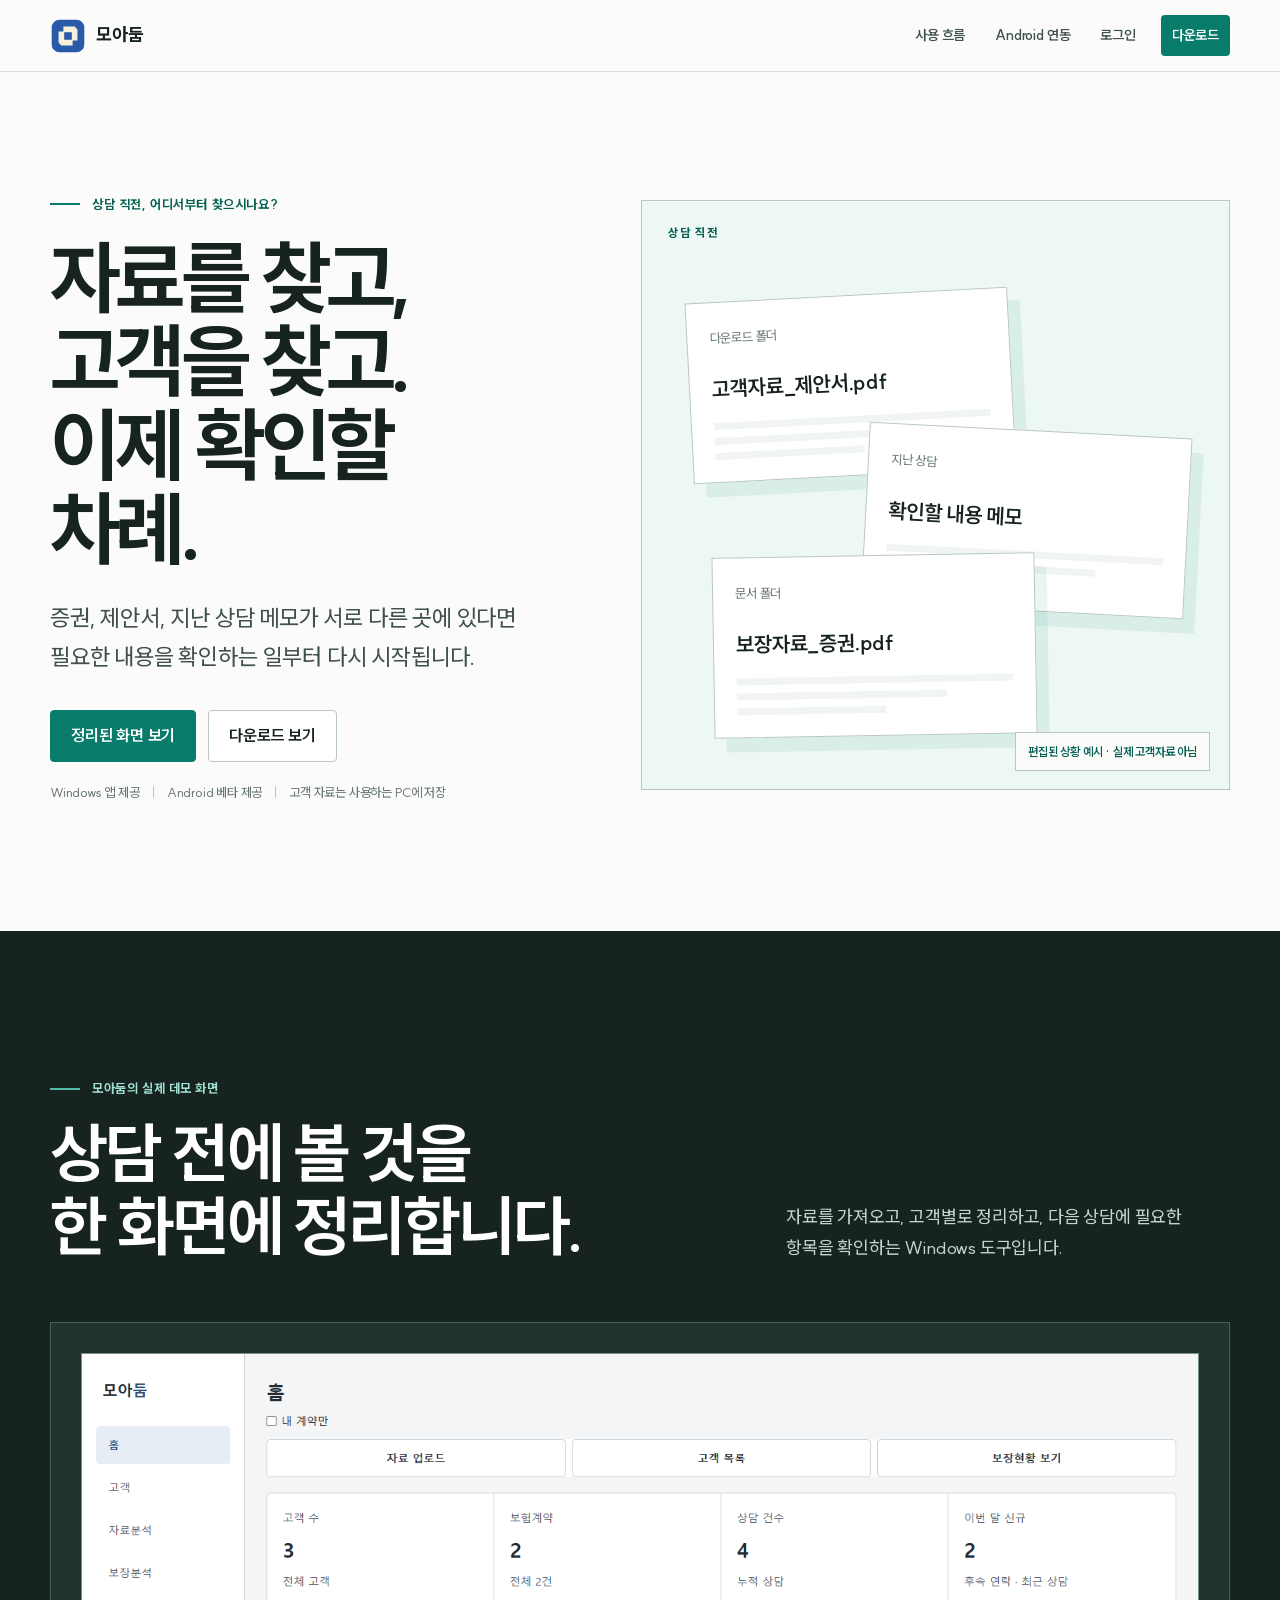
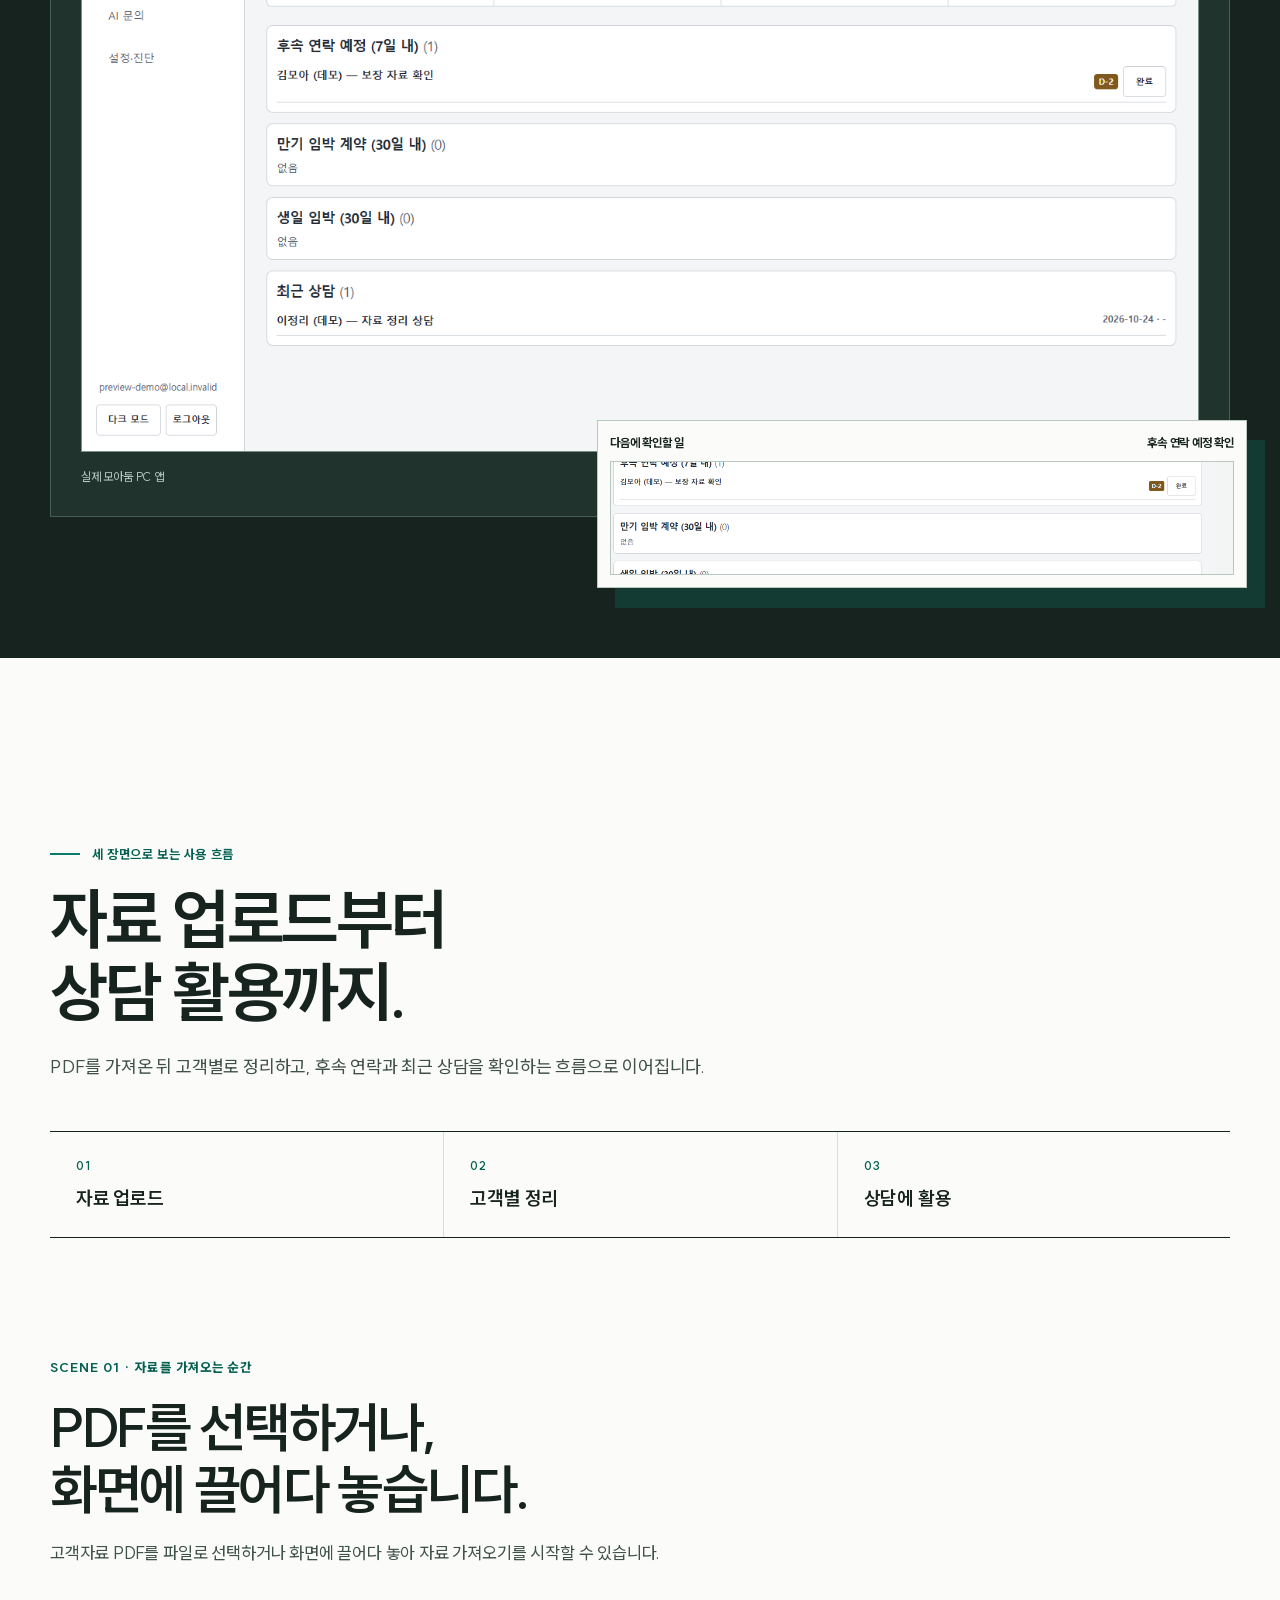
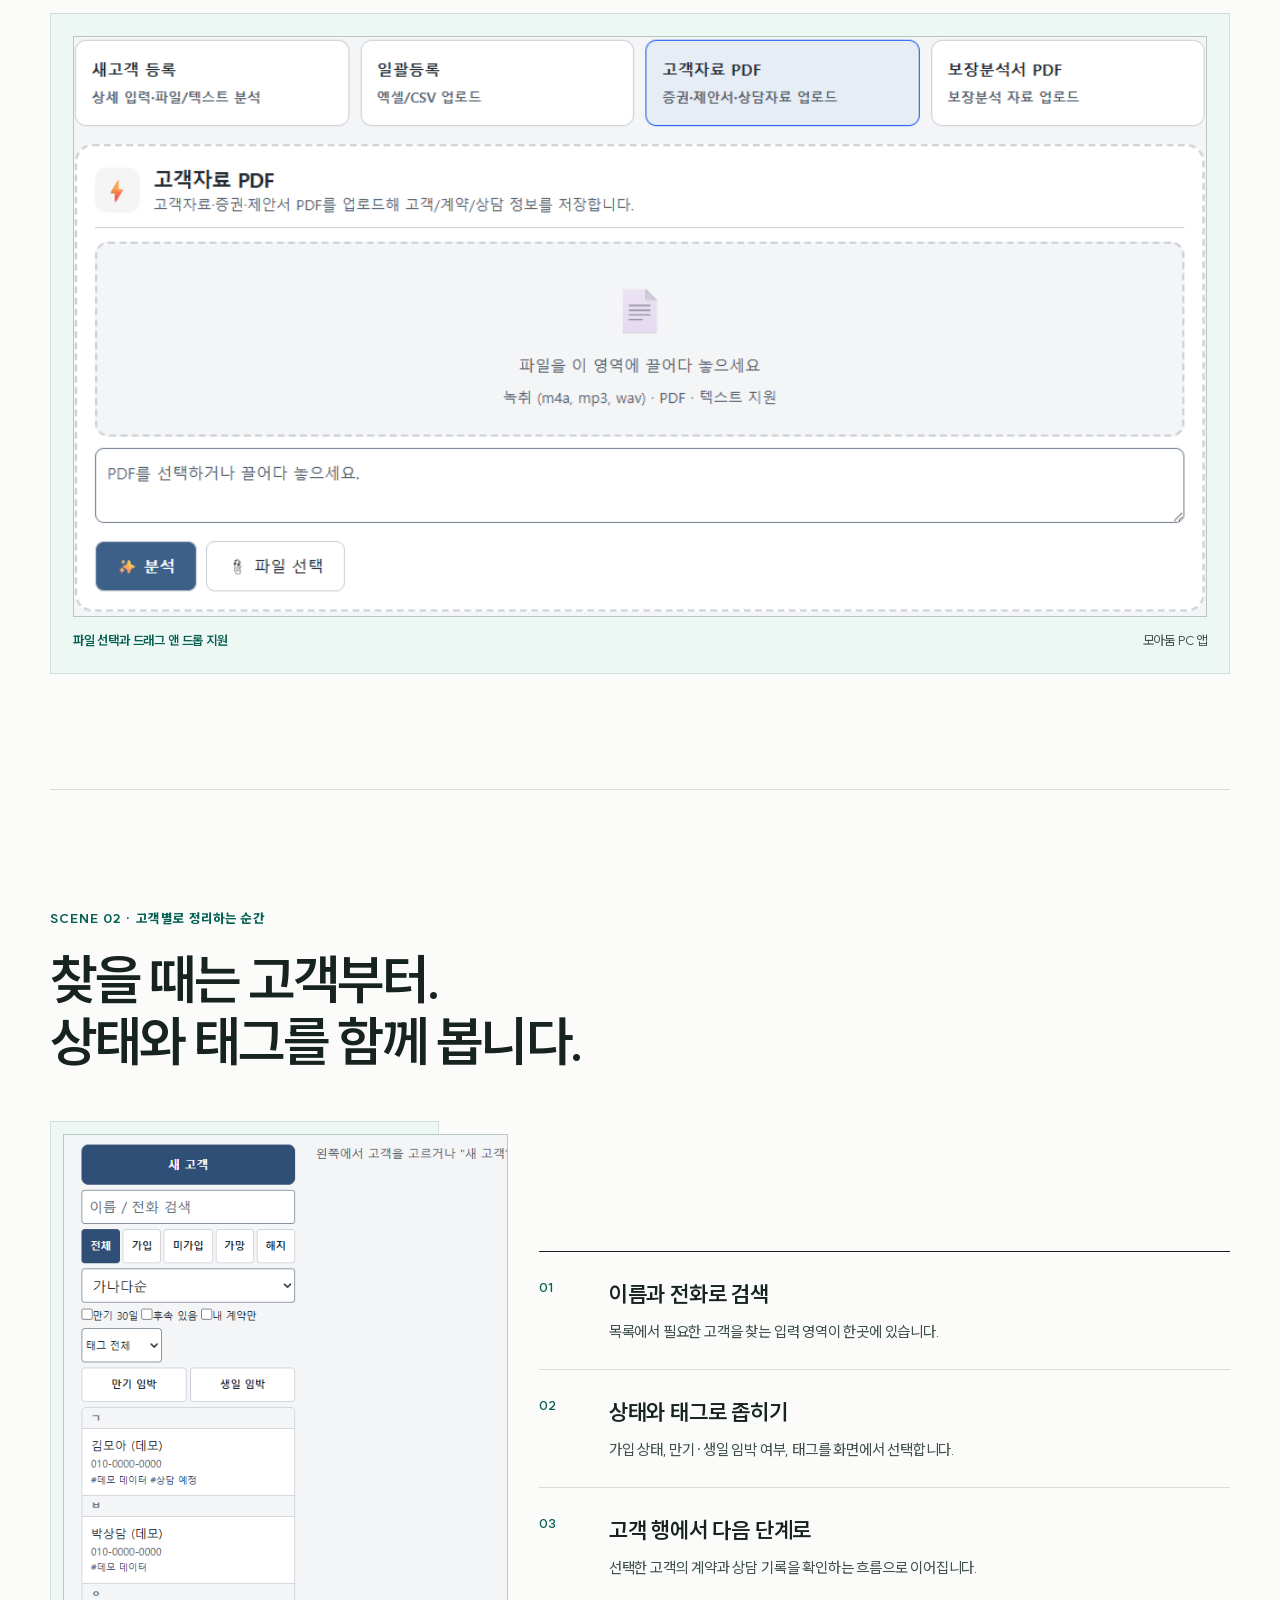
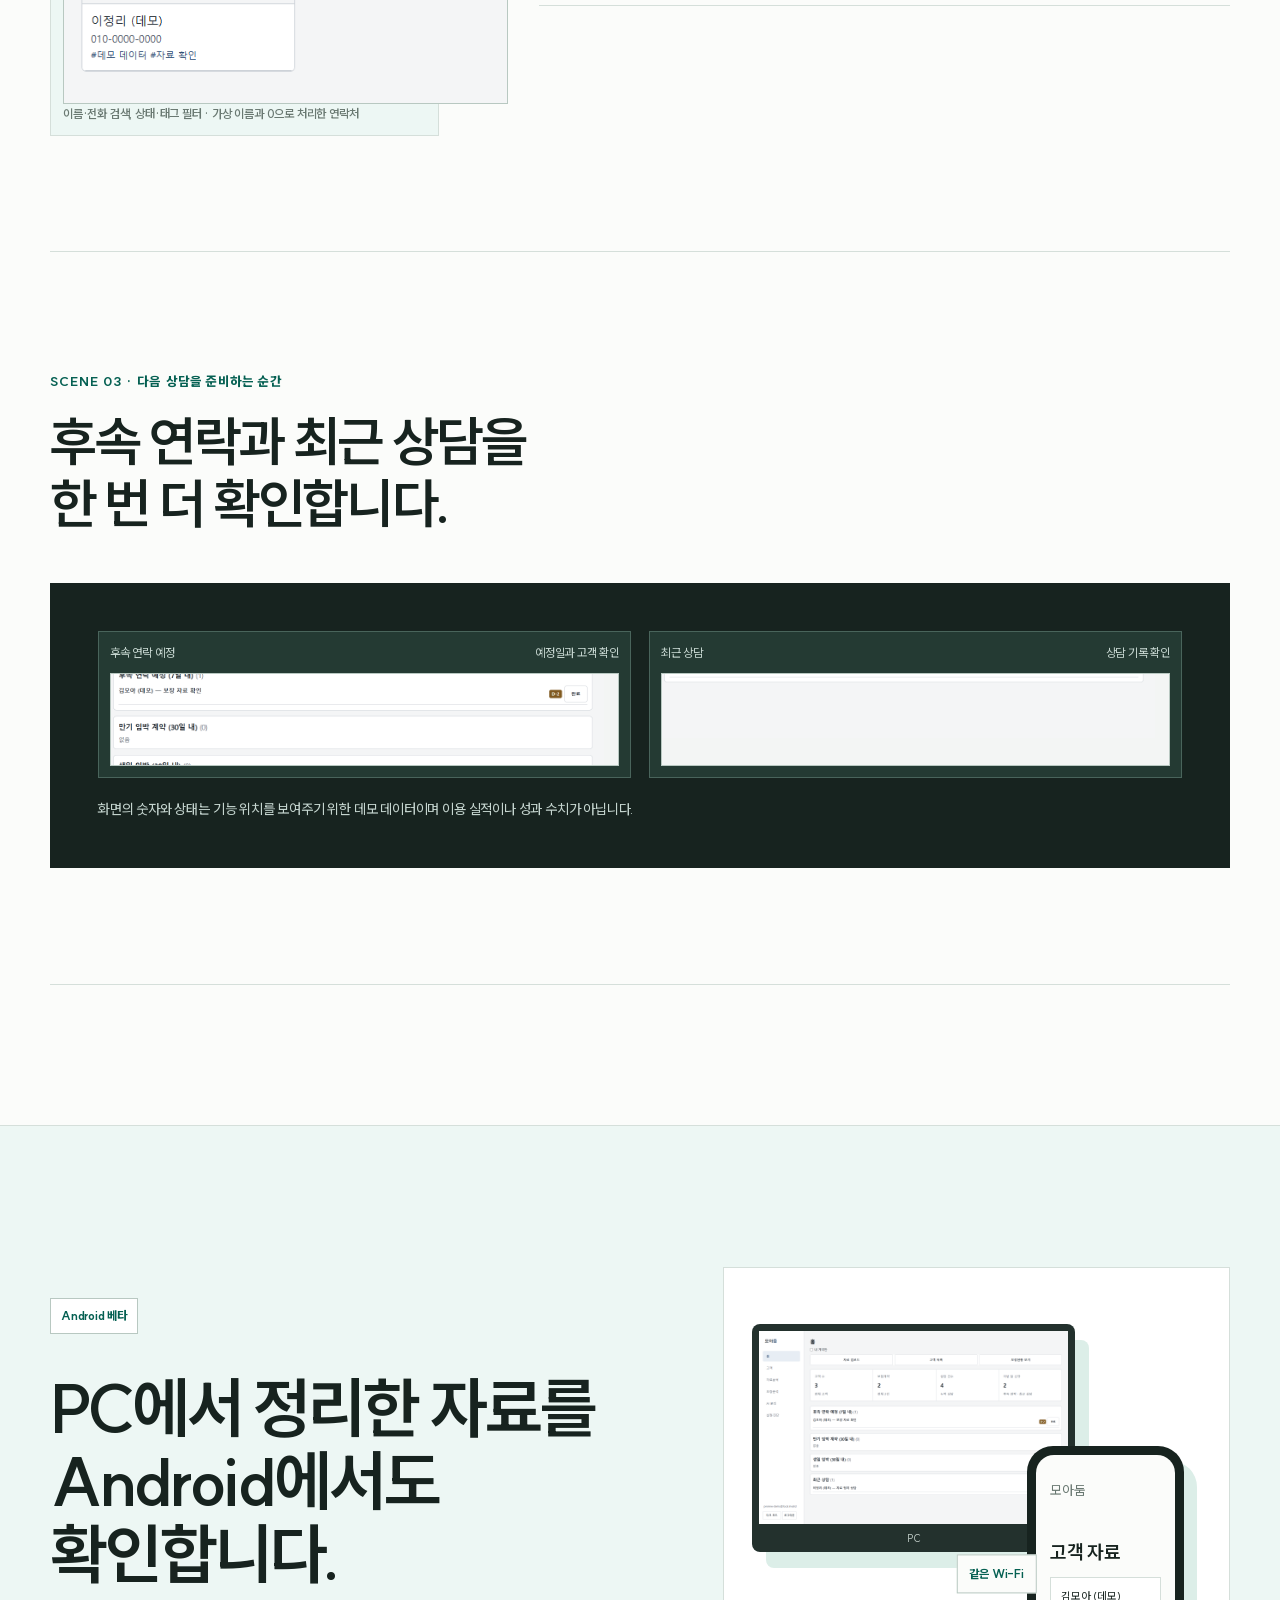
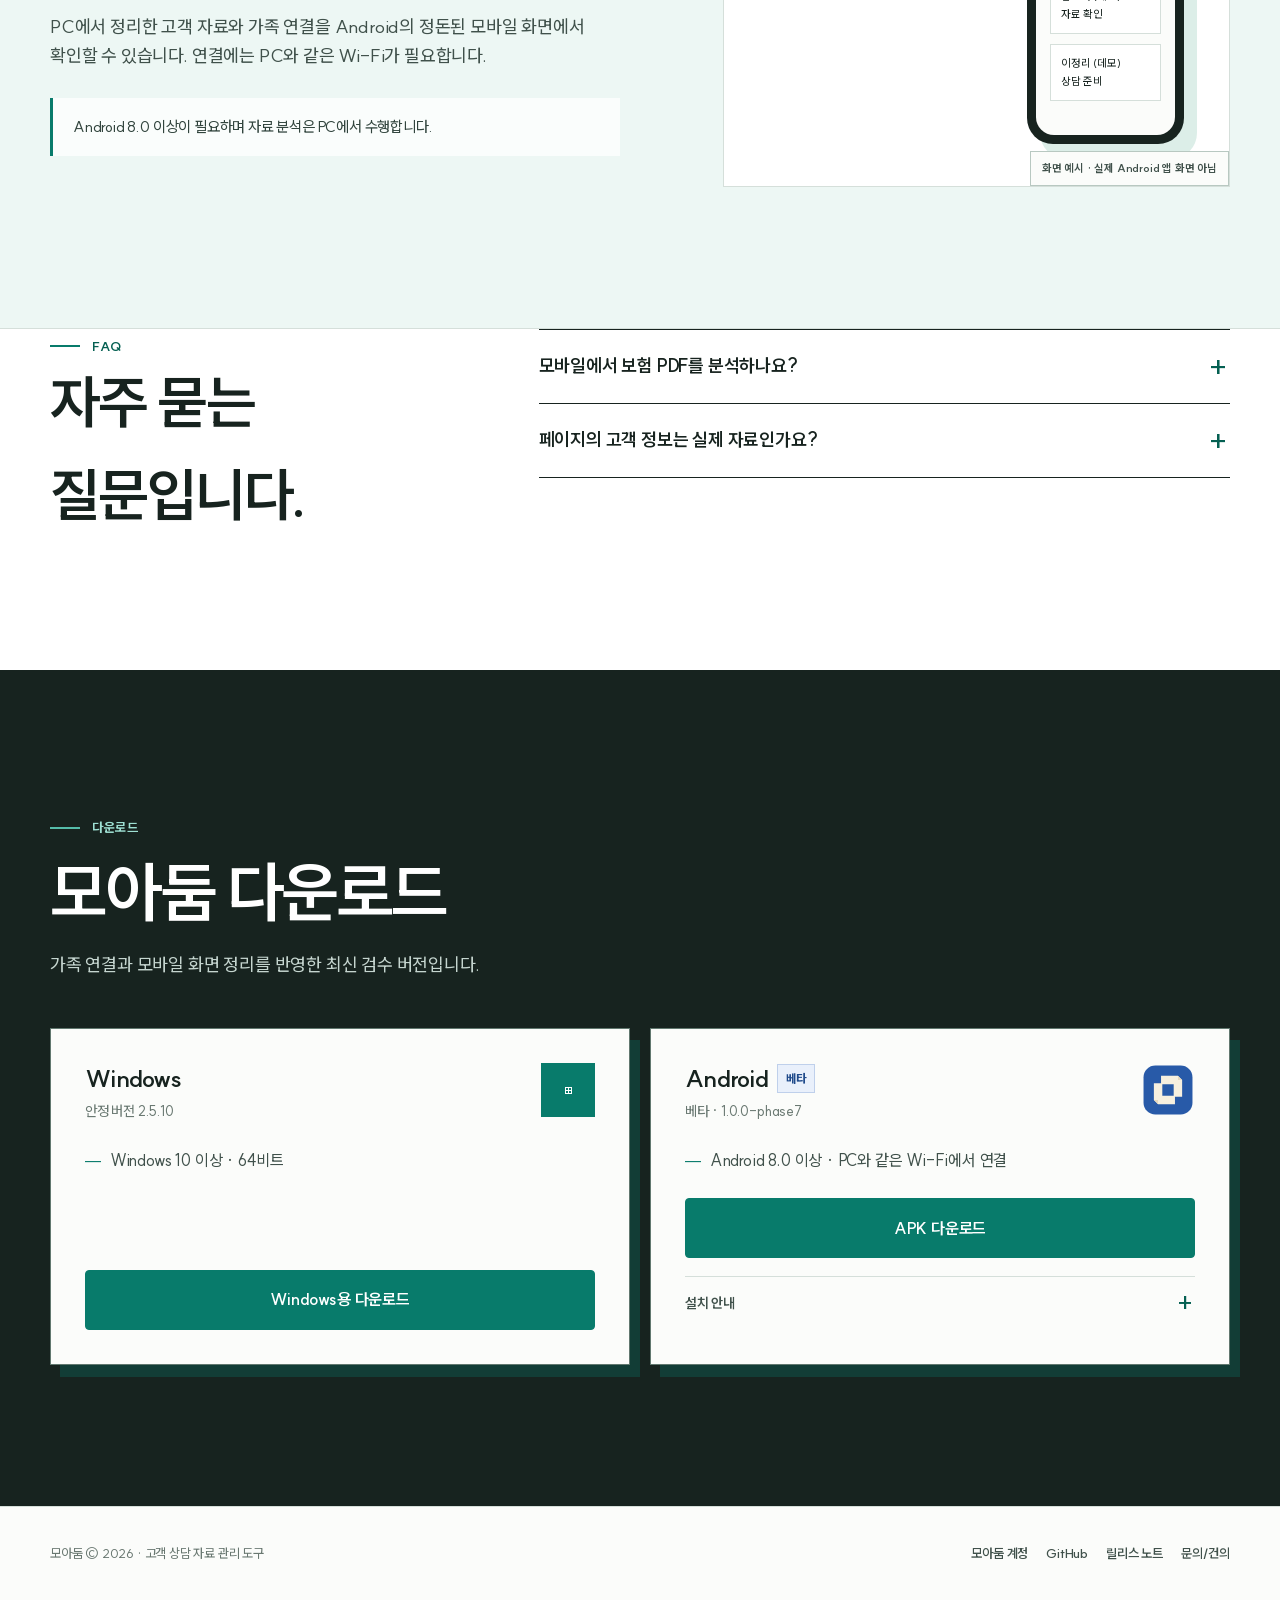
==== commit cb1717f0: "site: connect account pages to live project (public config only), signup closed until mail ready" ====
--- a/index.html
+++ b/index.html
@@ -13,12 +13,12 @@
 @media(max-width:980px){.hero-grid,.result-head,.mobile-grid,.info-grid,.faq-layout{grid-template-columns:1fr}.download-cards{grid-template-columns:repeat(2,minmax(0,1fr))}.hero-copy{max-width:780px}.desk-scene{min-height:520px}.result-head{gap:20px}.result-zoom{position:relative;right:auto;bottom:auto;width:82%;margin:-70px 0 0 auto}.workflow{padding-top:150px}.mobile-copy{max-width:760px}.connection-scene{max-width:720px}.download-card{max-width:620px}}@media(max-width:700px){.container{width:min(var(--container),calc(100% - 32px))}.download-cards{grid-template-columns:1fr}.download-card{max-width:none}.site-header{height:64px}.brand{font-size:16px}.brand-mark{width:32px;height:32px}.nav a:not(.nav-cta){display:none}.nav .nav-cta{margin:0;padding:8px 10px;font-size:12px}.hero{padding-top:52px}h1{font-size:clamp(45px,13vw,60px)}.hero-question{font-size:17px}.hero-actions{flex-direction:column}.hero-actions .button{width:100%}.hero-meta{display:grid;gap:5px}.hero-meta span+span::before{display:none}.desk-scene{min-height:430px}.file-card{width:64%;min-height:105px;padding:15px}.file-card strong{margin-top:15px;font-size:17px}.file-card.one{left:4%;top:15%}.file-card.two{right:3%;top:40%}.file-card.three{left:7%;bottom:7%}.result-stage{margin-inline:-8px;padding:8px}.screen-caption{display:grid;gap:2px}.result-zoom{width:94%;margin-top:-18px;padding:7px}.crop-follow{aspect-ratio:3.2/1}.crop-follow img{width:175%;left:-29%;top:-136%}.flow-intro{grid-template-columns:1fr}.flow-intro div{padding:18px 0}.flow-intro div+div{border-left:0;border-top:1px solid var(--line)}.story-block{padding-block:72px}.crop-upload{aspect-ratio:1.28/1}.crop-upload img{width:206%;left:-52%;top:-20%}.annotation-row{display:grid;gap:5px}.customer-layout{grid-template-columns:minmax(0,1fr);gap:38px;min-width:0}.customer-visual,.callout-list{min-width:0}.crop-customers{width:100%;min-height:520px;aspect-ratio:auto}.band-grid{grid-template-columns:1fr}.crop-recent{aspect-ratio:3.2/1}.crop-recent img{width:175%;left:-29%;top:-260%}.connection-scene{min-height:430px;padding:26px 16px}.pc{width:78%}.phone{right:4%;width:38%;min-width:135px;bottom:34px}.phone-screen{min-height:230px;padding:17px 10px}.wifi{left:51%;top:55%}.footer-inner{flex-direction:column}.footer-links{justify-content:flex-start}}@media(prefers-reduced-motion:reduce){html{scroll-behavior:auto}}
 .nav a.nav-account{display:inline-block}@media(max-width:700px){.nav a.nav-account{padding:8px 6px;font-size:12px}}
 </style></head><body>
-<a class="skip-link" href="#main">본문으로 바로가기</a><header class="site-header"><div class="container header-inner"><a class="brand" href="#top" aria-label="모아둠 홈"><span class="brand-mark" aria-hidden="true"><img src="assets/brand/moadoom-icon-b.svg" alt=""></span><span>모아둠</span></a><nav class="nav" aria-label="주요 메뉴"><a href="#workflow">사용 흐름</a><a href="#mobile">Android 연동</a><a class="nav-account" href="account/">가입·로그인</a><a class="nav-cta" href="#download">다운로드</a></nav></div></header>
+<a class="skip-link" href="#main">본문으로 바로가기</a><header class="site-header"><div class="container header-inner"><a class="brand" href="#top" aria-label="모아둠 홈"><span class="brand-mark" aria-hidden="true"><img src="assets/brand/moadoom-icon-b.svg" alt=""></span><span>모아둠</span></a><nav class="nav" aria-label="주요 메뉴"><a href="#workflow">사용 흐름</a><a href="#mobile">Android 연동</a><a class="nav-account" href="account/">로그인</a><a class="nav-cta" href="#download">다운로드</a></nav></div></header>
 <main id="main"><section class="hero" id="top"><div class="container hero-grid"><div class="hero-copy"><span class="eyebrow">상담 직전, 어디서부터 찾으시나요?</span><h1>자료를 찾고,<br>고객을 찾고.<br>이제 확인할 차례.</h1><p class="hero-question">증권, 제안서, 지난 상담 메모가 서로 다른 곳에 있다면 필요한 내용을 확인하는 일부터 다시 시작됩니다.</p><div class="hero-actions"><a class="button primary" href="#result">정리된 화면 보기</a><a class="button" href="#download">다운로드 보기</a></div><div class="hero-meta"><span>Windows 앱 제공</span><span>Android 베타 제공</span><span>고객 자료는 사용하는 PC에 저장</span></div></div><div class="desk-scene" aria-label="상담 전에 흩어진 파일과 메모를 찾는 상황을 표현한 편집 비주얼"><div class="file-card one"><span>다운로드 폴더</span><strong>고객자료_제안서.pdf</strong><div class="paper-lines" aria-hidden="true"><i></i><i></i><i></i></div></div><div class="file-card two"><span>지난 상담</span><strong>확인할 내용 메모</strong><div class="paper-lines" aria-hidden="true"><i></i><i></i><i></i></div></div><div class="file-card three"><span>문서 폴더</span><strong>보장자료_증권.pdf</strong><div class="paper-lines" aria-hidden="true"><i></i><i></i><i></i></div></div><span class="scene-note">편집된 상황 예시 · 실제 고객자료 아님</span></div></div></section>
 <section class="result" id="result"><div class="container"><div class="result-head"><div><span class="kicker">모아둠의 실제 데모 화면</span><h2 class="section-title">상담 전에 볼 것을<br>한 화면에 정리합니다.</h2></div><p class="section-lead">자료를 가져오고, 고객별로 정리하고, 다음 상담에 필요한 항목을 확인하는 Windows 도구입니다.</p></div><div class="result-stage"><figure class="full-screen"><img src="assets/product/moadoom-home-demo.png" alt="격리된 가상 데이터로 렌더링한 모아둠 Windows 홈 전체 화면" width="1440" height="900"></figure><div class="screen-caption"><span>실제 모아둠 PC 앱</span><span>격리된 가상 데모 데이터로 구성한 홈 화면</span></div><figure class="result-zoom"><figcaption class="zoom-title"><span>다음에 확인할 일</span><span>후속 연락 예정 확인</span></figcaption><div class="crop crop-follow"><img src="assets/product/moadoom-home-demo.png" alt="홈 화면의 후속 연락 예정 영역 부분 확대" width="1440" height="900"></div></figure></div></div></section>
 <section class="workflow" id="workflow"><div class="container"><div class="workflow-head"><span class="kicker">세 장면으로 보는 사용 흐름</span><h2 class="section-title">자료 업로드부터<br>상담 활용까지.</h2><p class="section-lead">PDF를 가져온 뒤 고객별로 정리하고, 후속 연락과 최근 상담을 확인하는 흐름으로 이어집니다.</p></div><div class="flow-intro" aria-label="모아둠 사용 순서"><div><span>01</span>자료 업로드</div><div><span>02</span>고객별 정리</div><div><span>03</span>상담에 활용</div></div><article class="story-block"><span class="story-number">SCENE 01 · 자료를 가져오는 순간</span><h3>PDF를 선택하거나,<br>화면에 끌어다 놓습니다.</h3><p>고객자료 PDF를 파일로 선택하거나 화면에 끌어다 놓아 자료 가져오기를 시작할 수 있습니다.</p><figure class="upload-visual"><div class="crop crop-upload"><img src="assets/product/moadoom-upload-demo.png" alt="모아둠 고객자료 PDF 업로드 영역 부분 확대" width="1440" height="900"></div><figcaption class="annotation-row"><strong>파일 선택과 드래그 앤 드롭 지원</strong><span>모아둠 PC 앱</span></figcaption></figure></article><article class="story-block"><span class="story-number">SCENE 02 · 고객별로 정리하는 순간</span><h3>찾을 때는 고객부터.<br>상태와 태그를 함께 봅니다.</h3><div class="customer-layout"><figure class="customer-visual"><div class="crop crop-customers"><img src="assets/product/moadoom-customers-demo.png" alt="모아둠 고객 검색, 필터와 가상 고객 목록 부분 확대" width="1440" height="900"></div><figcaption class="evidence">이름·전화 검색, 상태·태그 필터 · 가상 이름과 0으로 처리한 연락처</figcaption></figure><div class="callout-list"><div class="callout"><b>01</b><div><strong>이름과 전화로 검색</strong><p>목록에서 필요한 고객을 찾는 입력 영역이 한곳에 있습니다.</p></div></div><div class="callout"><b>02</b><div><strong>상태와 태그로 좁히기</strong><p>가입 상태, 만기·생일 임박 여부, 태그를 화면에서 선택합니다.</p></div></div><div class="callout"><b>03</b><div><strong>고객 행에서 다음 단계로</strong><p>선택한 고객의 계약과 상담 기록을 확인하는 흐름으로 이어집니다.</p></div></div></div></div></article><article class="story-block"><span class="story-number">SCENE 03 · 다음 상담을 준비하는 순간</span><h3>후속 연락과 최근 상담을<br>한 번 더 확인합니다.</h3><div class="use-band"><div class="band-grid"><figure class="band-shot"><header><span>후속 연락 예정</span><span>예정일과 고객 확인</span></header><div class="crop crop-follow"><img src="assets/product/moadoom-home-demo.png" alt="홈 화면의 후속 연락 예정 행 부분 확대" width="1440" height="900"></div></figure><figure class="band-shot"><header><span>최근 상담</span><span>상담 기록 확인</span></header><div class="crop crop-recent"><img src="assets/product/moadoom-home-demo.png" alt="홈 화면의 최근 상담 행 부분 확대" width="1440" height="900"></div></figure></div><p>화면의 숫자와 상태는 기능 위치를 보여주기 위한 데모 데이터이며 이용 실적이나 성과 수치가 아닙니다.</p></div></article></div></section>
 <section class="mobile-section" id="mobile"><div class="container mobile-grid"><div class="mobile-copy"><span class="status-badge">Android 베타</span><h2 class="section-title">PC에서 정리한 자료를<br>Android에서도 확인합니다.</h2><p>PC에서 정리한 고객 자료와 가족 연결을 Android의 정돈된 모바일 화면에서 확인할 수 있습니다. 연결에는 PC와 같은 Wi-Fi가 필요합니다.</p><div class="constraint">Android 8.0 이상이 필요하며 자료 분석은 PC에서 수행합니다.</div></div><div class="connection-scene" aria-label="PC와 Android가 같은 Wi-Fi에서 연결되는 흐름의 화면 예시"><div class="pc"><img src="assets/product/moadoom-home-demo.png" alt="가상 데모 데이터가 표시된 모아둠 PC 화면" width="1440" height="900"></div><span class="wifi">같은 Wi-Fi</span><div class="phone" aria-hidden="true"><div class="phone-screen"><small>모아둠</small><h3>고객 자료</h3><div class="phone-line">김모아 (데모)<br>자료 확인</div><div class="phone-line">이정리 (데모)<br>상담 준비</div></div></div><span class="example-label">화면 예시 · 실제 Android 앱 화면 아님</span></div></div></section>
 <section class="faq" aria-labelledby="faq-title"><div class="container faq-layout"><div><span class="kicker">FAQ</span><h2 id="faq-title">자주 묻는<br>질문입니다.</h2></div><div><details><summary>모바일에서 보험 PDF를 분석하나요?</summary><p>아닙니다. 자료 분석은 PC에서 수행합니다. 모바일 연결에는 PC와 같은 Wi-Fi가 필요합니다.</p></details><details><summary>페이지의 고객 정보는 실제 자료인가요?</summary><p>아닙니다. 공개용 가상 이름과 데모 수치만 사용했습니다.</p></details></div></div></section>
 <section class="download" id="download"><div class="container"><div class="download-head download-copy"><span class="kicker">다운로드</span><h2>모아둠 다운로드</h2><p>가족 연결과 모바일 화면 정리를 반영한 최신 검수 버전입니다.</p></div><div class="download-cards"><article class="download-card"><div class="platform"><div><h3>Windows</h3><p class="version" id="windows-version" aria-live="polite">안정 버전 2.5.10</p></div><div class="platform-icon" aria-hidden="true">⊞</div></div><ul class="requirements"><li>Windows 10 이상 · 64비트</li></ul><a href="https://github.com/nasawon0-beep/insurance-ai/releases/download/v2.5.10-windows/Insurance.AI_2.5.10_x64-setup.exe" id="windows-download" class="button primary download-button">Windows용 다운로드</a></article><article class="download-card"><div class="platform"><div><div class="platform-title"><h3>Android</h3><span class="test-label">베타</span></div><p class="version" id="android-version" aria-live="polite">베타 · 1.0.0-phase7</p></div><div class="platform-icon brand-icon" aria-hidden="true"><img src="assets/brand/moadoom-icon-b.svg" alt=""></div></div><ul class="requirements"><li>Android 8.0 이상 · PC와 같은 Wi-Fi에서 연결</li></ul><a href="https://github.com/nasawon0-beep/insurance-ai/releases/download/v2.5.10-windows/Moadoom_Android_1.0.0-phase7_debug.apk" id="android-download" class="button primary download-button">APK 다운로드</a><details class="download-details"><summary>설치 안내</summary><p>개발용 서명 APK이며 베타 버전입니다. IP 자동 연결은 PC와 Android를 모두 업데이트하고 기존 주소로 한 번 정상 연결한 뒤 사용할 수 있습니다. 실폰 NSD 전체 연결과 자동 설치 검증은 완료되지 않았습니다. 설치 시 사용한 브라우저 또는 파일 앱에서 ‘알 수 없는 앱 설치’를 허용해야 할 수 있습니다.</p></details></article></div></div></section></main>
-<footer><div class="container footer-inner"><div>모아둠 © 2026 · 고객 상담 자료 관리 도구</div><div class="footer-links"><a href="account/">모아둠 계정(연결 준비 중)</a><a href="https://github.com/nasawon0-beep/insurance-ai" target="_blank" rel="noopener">GitHub</a><a href="https://github.com/nasawon0-beep/insurance-ai/releases" target="_blank" rel="noopener">릴리스 노트</a><a href="https://github.com/nasawon0-beep/insurance-ai/issues" target="_blank" rel="noopener">문의/건의</a></div></div></footer>
+<footer><div class="container footer-inner"><div>모아둠 © 2026 · 고객 상담 자료 관리 도구</div><div class="footer-links"><a href="account/">모아둠 계정</a><a href="https://github.com/nasawon0-beep/insurance-ai" target="_blank" rel="noopener">GitHub</a><a href="https://github.com/nasawon0-beep/insurance-ai/releases" target="_blank" rel="noopener">릴리스 노트</a><a href="https://github.com/nasawon0-beep/insurance-ai/issues" target="_blank" rel="noopener">문의/건의</a></div></div></footer>
 <script>const windowsConfig={url:'api/windows.json',platform:'windows',versionId:'windows-version',downloadId:'windows-download',formatVersion:version=>`안정 버전 ${version}`,normalize:data=>({version:data.version||data.latestVersion,downloadUrl:data.url||data.downloadUrl})};const androidConfig={url:'api/android.json',platform:'android',versionId:'android-version',downloadId:'android-download',formatVersion:version=>`베타 · ${version}`,normalize:data=>({version:data.versionName,downloadUrl:data.downloadUrl})};async function loadPlatformInfo(config){const versionEl=document.getElementById(config.versionId);const downloadEl=document.getElementById(config.downloadId);try{const response=await fetch(config.url,{cache:'no-store'});if(!response.ok)throw new Error(`${config.url} returned ${response.status}`);const raw=await response.json();const apiPlatform=String(raw.platform||'').toLowerCase();if(apiPlatform&&apiPlatform!==config.platform)throw new Error(`${config.url} platform mismatch`);const data=config.normalize(raw);if(!data.version||!data.downloadUrl)throw new Error(`${config.url} is missing required fields`);versionEl.textContent=config.formatVersion(data.version);downloadEl.href=data.downloadUrl;downloadEl.removeAttribute('aria-disabled')}catch(error){console.warn(`${config.platform} 버전 정보를 불러오지 못했습니다:`,error.message)}}document.querySelectorAll('a[href^="#"]:not(.download-button)').forEach(anchor=>{anchor.addEventListener('click',event=>{const selector=anchor.getAttribute('href');if(!selector||selector==='#')return;const target=document.querySelector(selector);if(!target)return;event.preventDefault();window.location.hash=selector})});loadPlatformInfo(windowsConfig);loadPlatformInfo(androidConfig);</script></body></html>
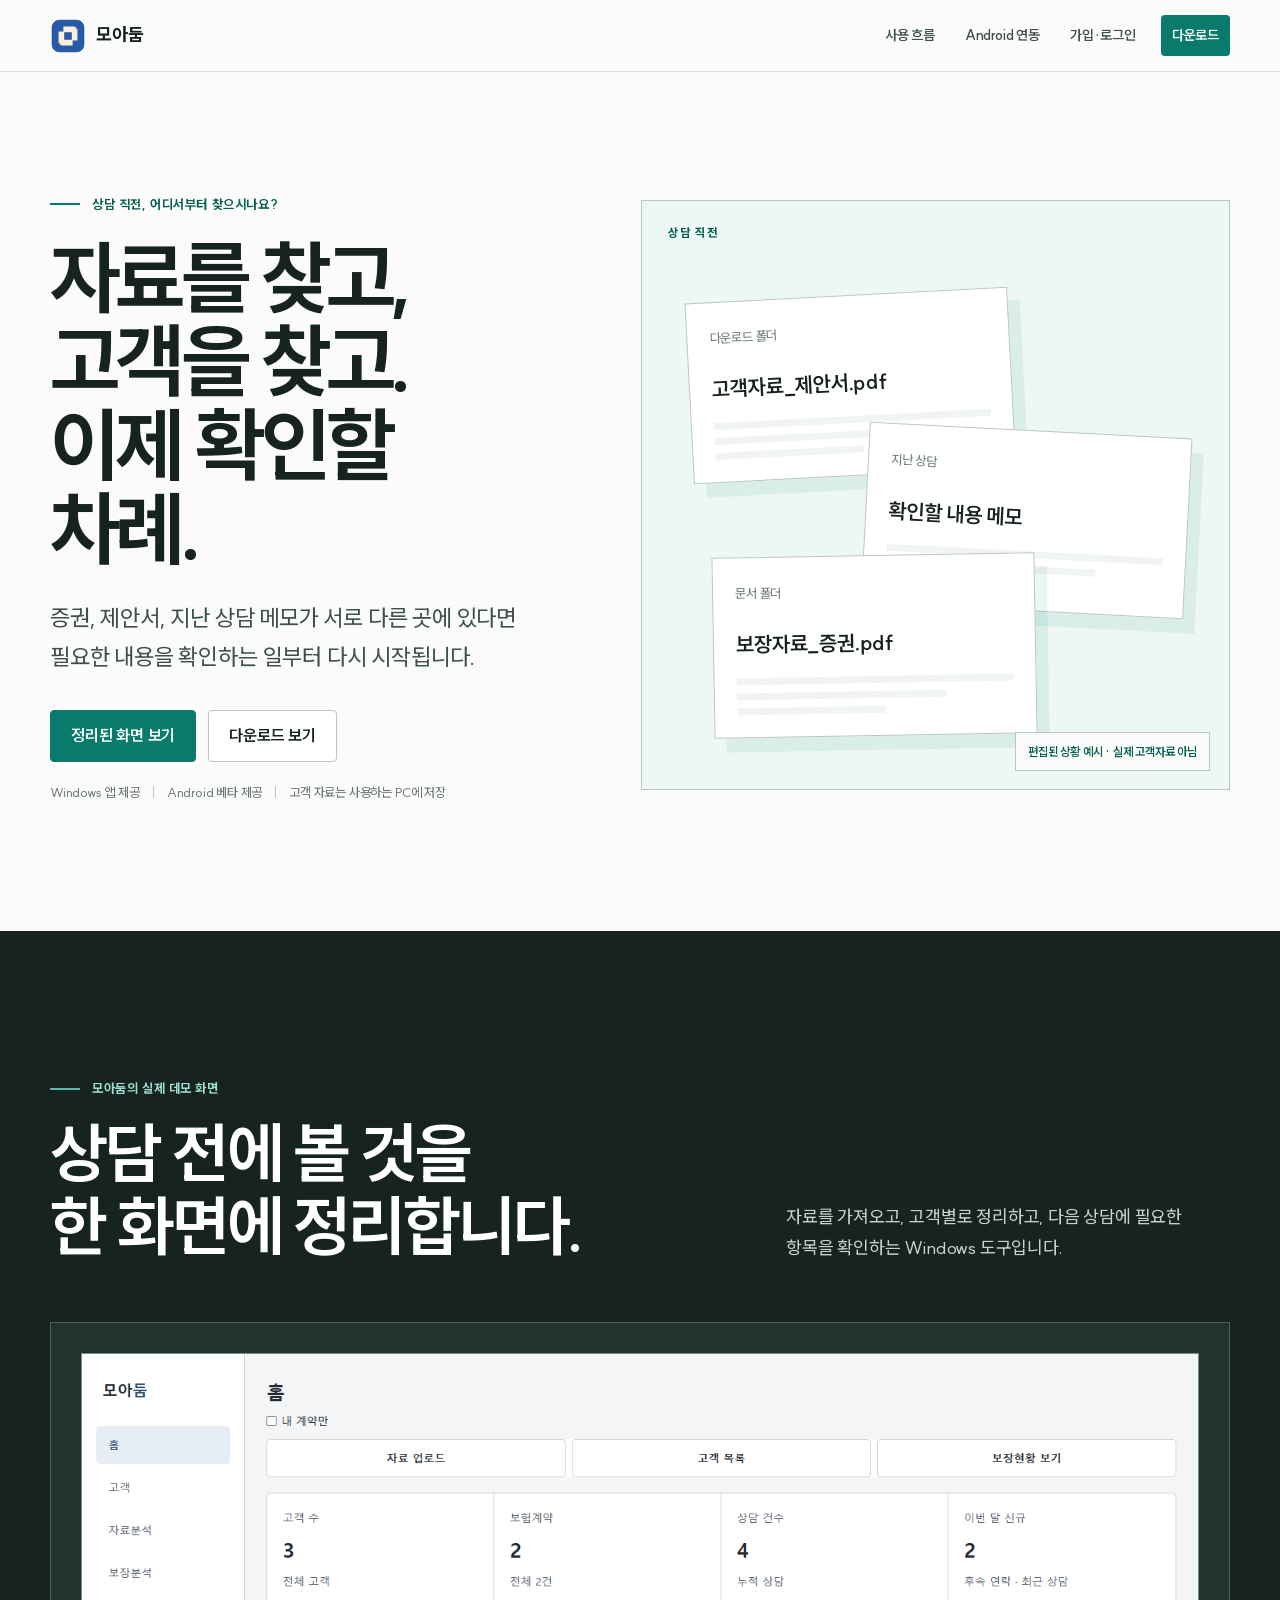
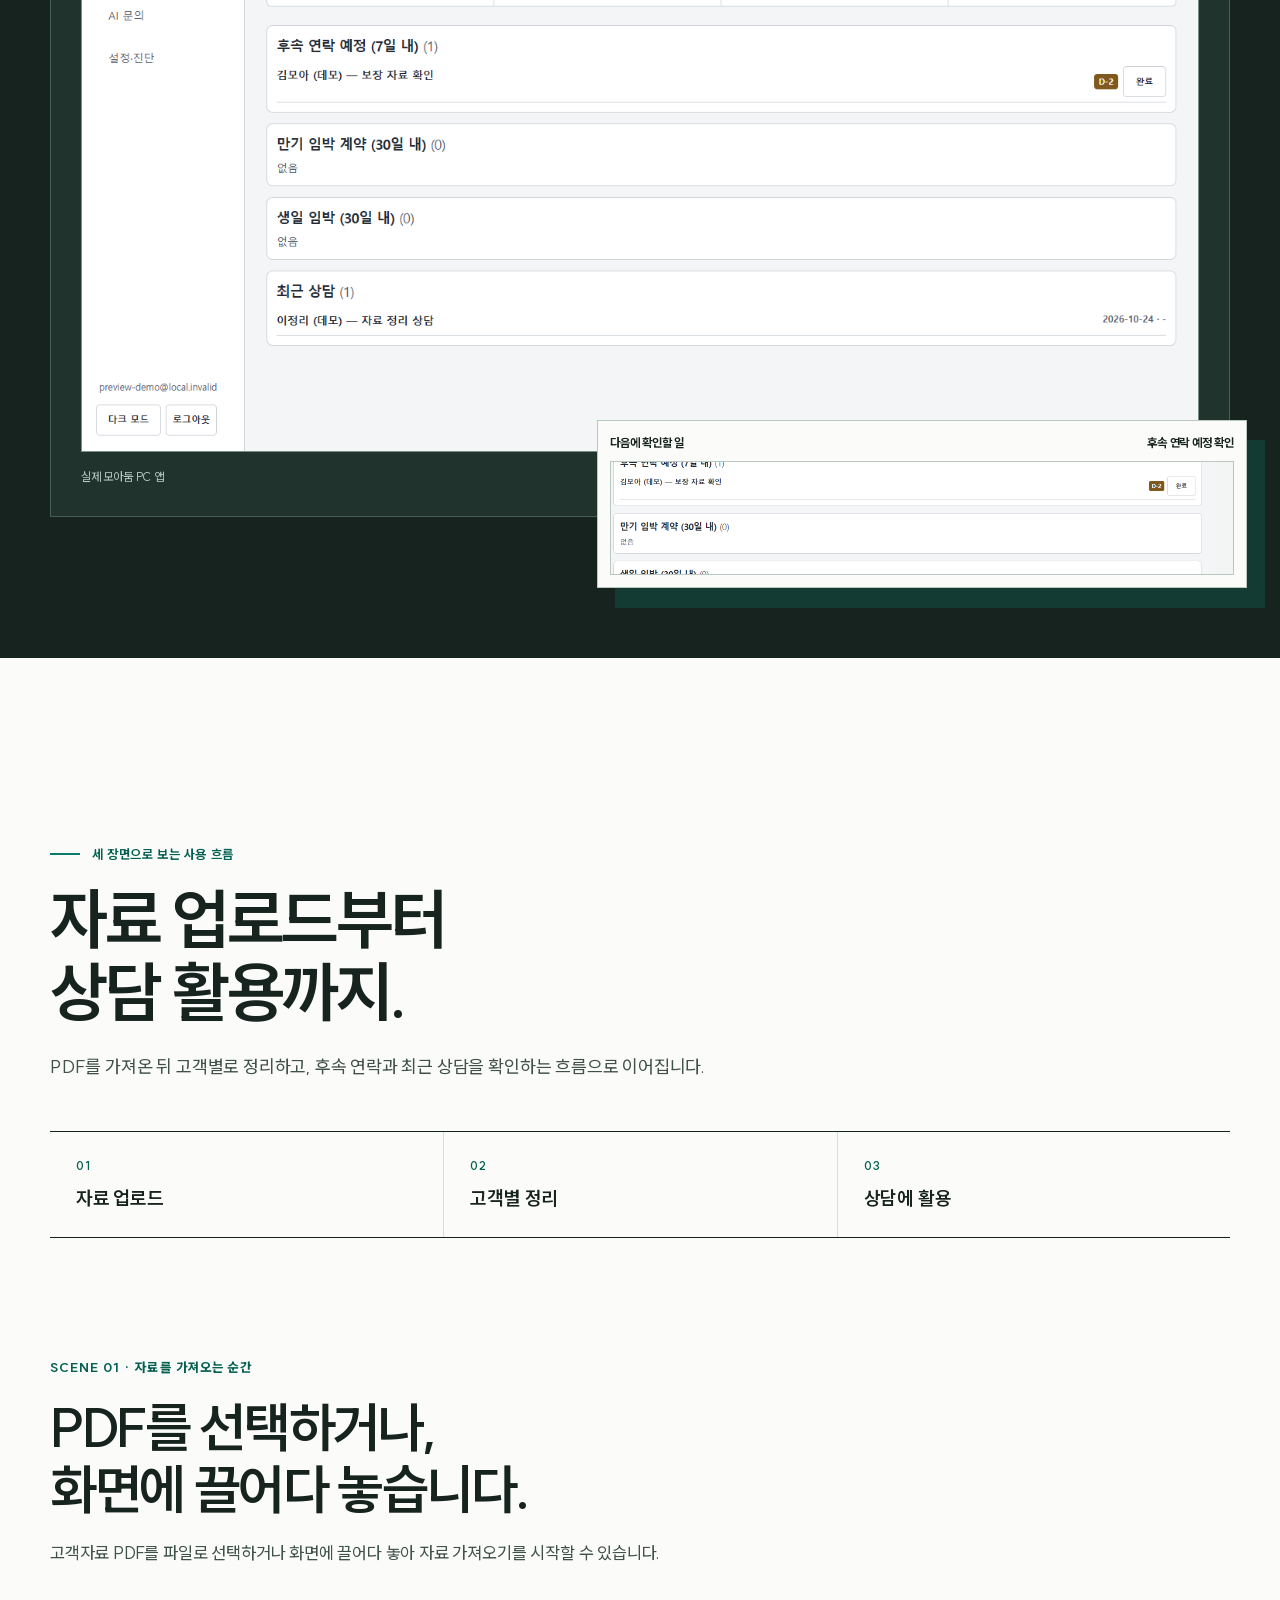
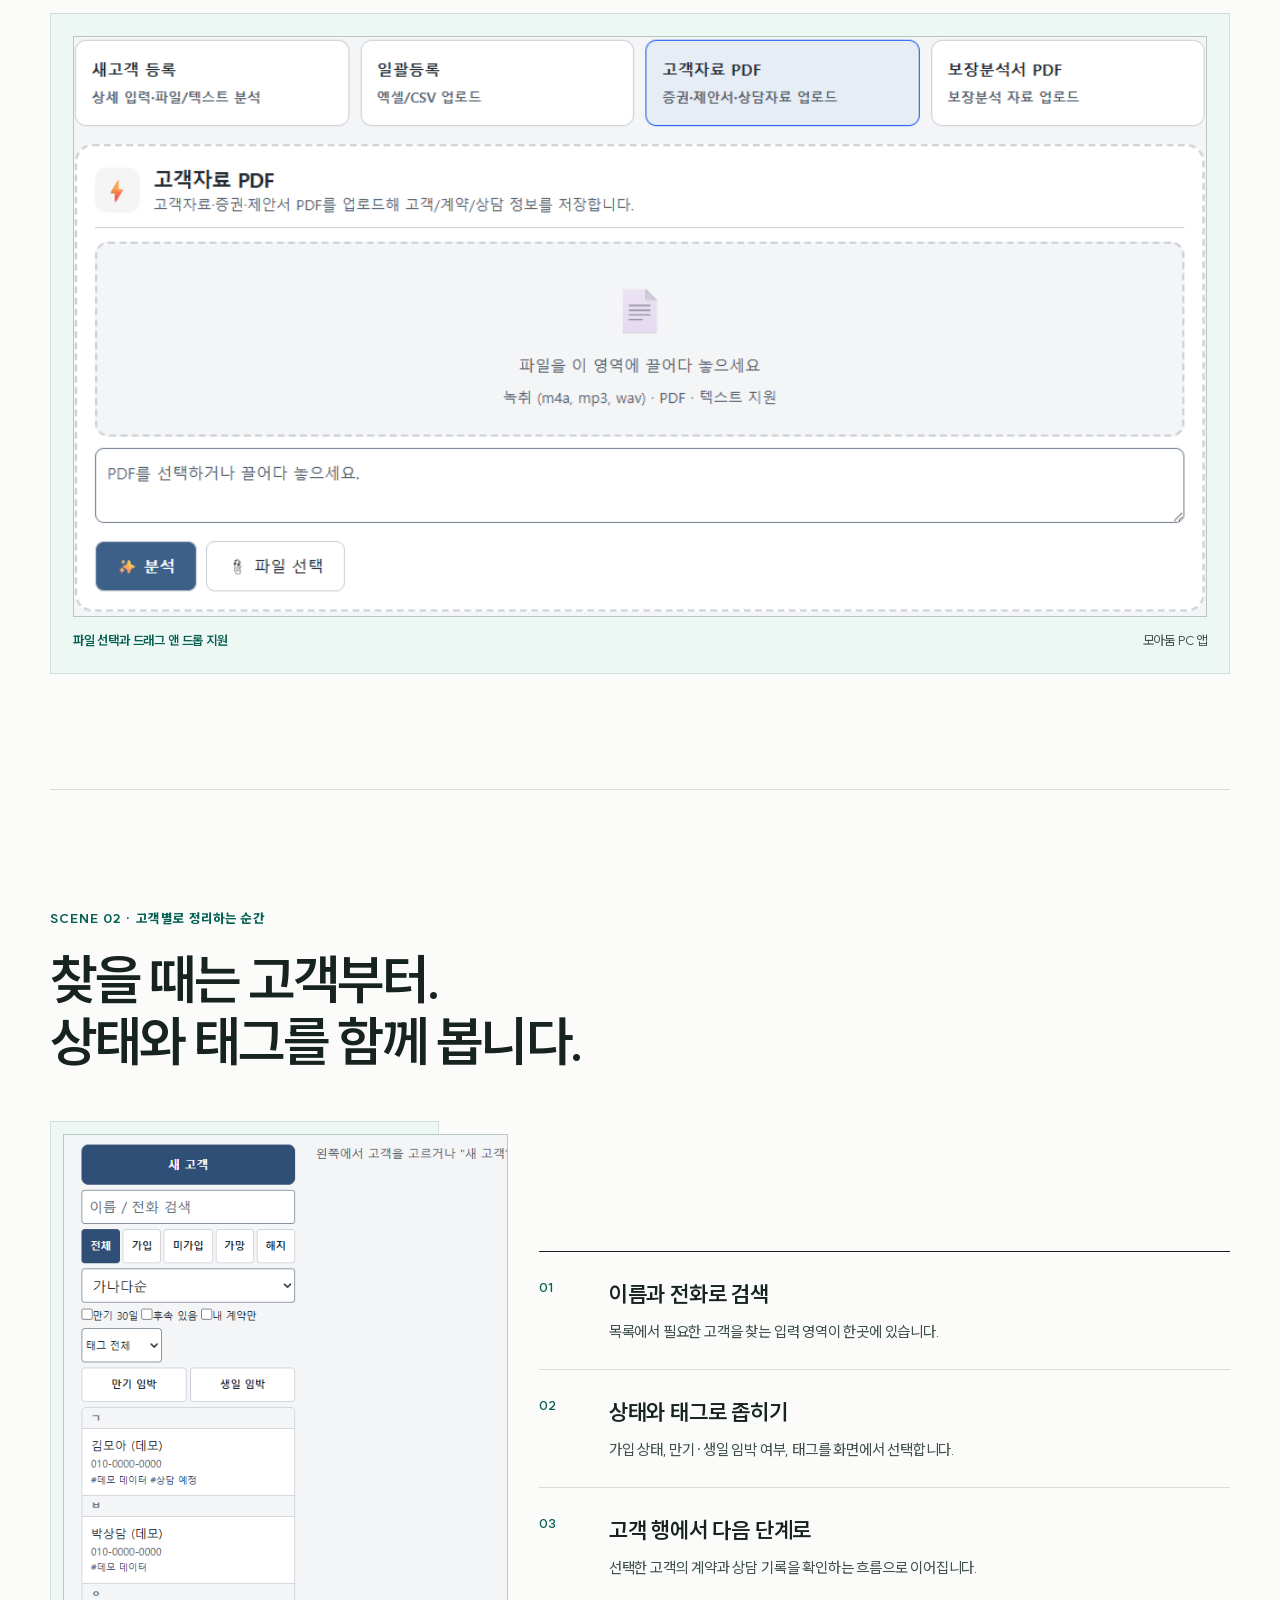
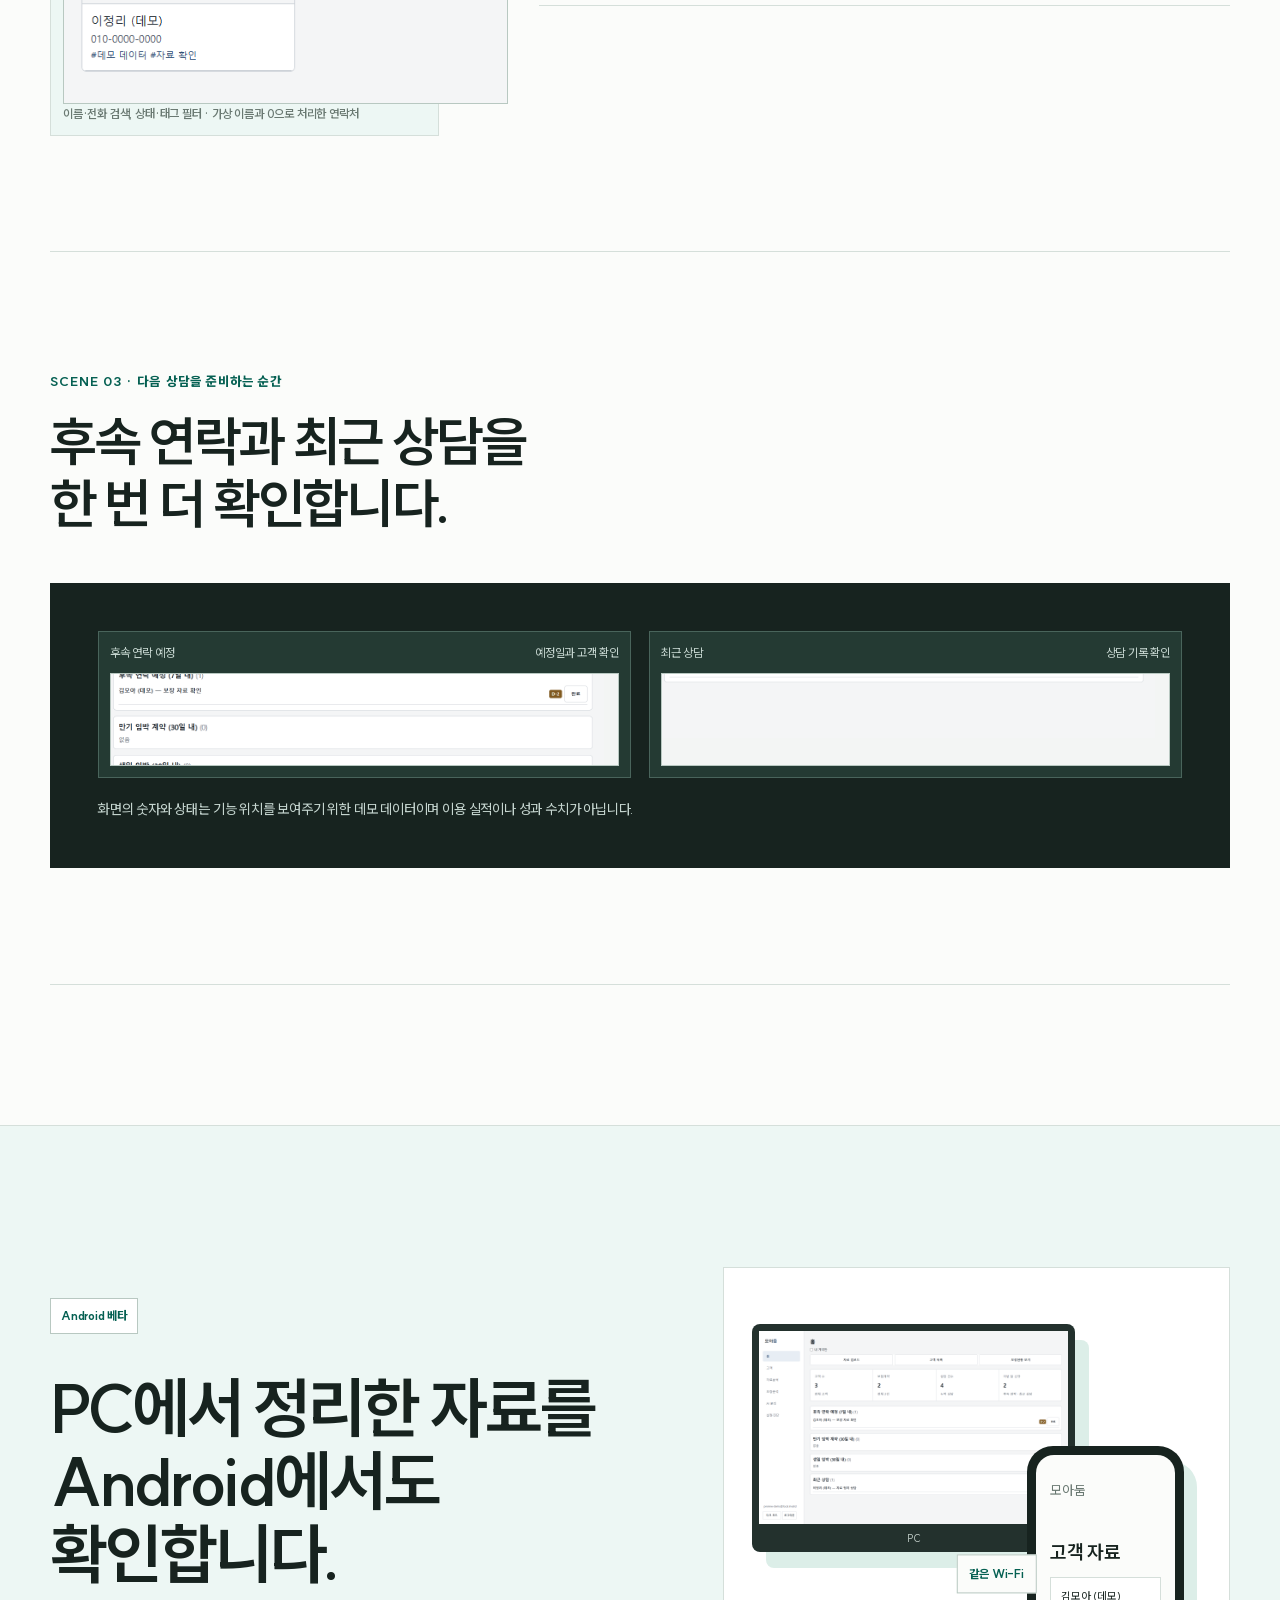
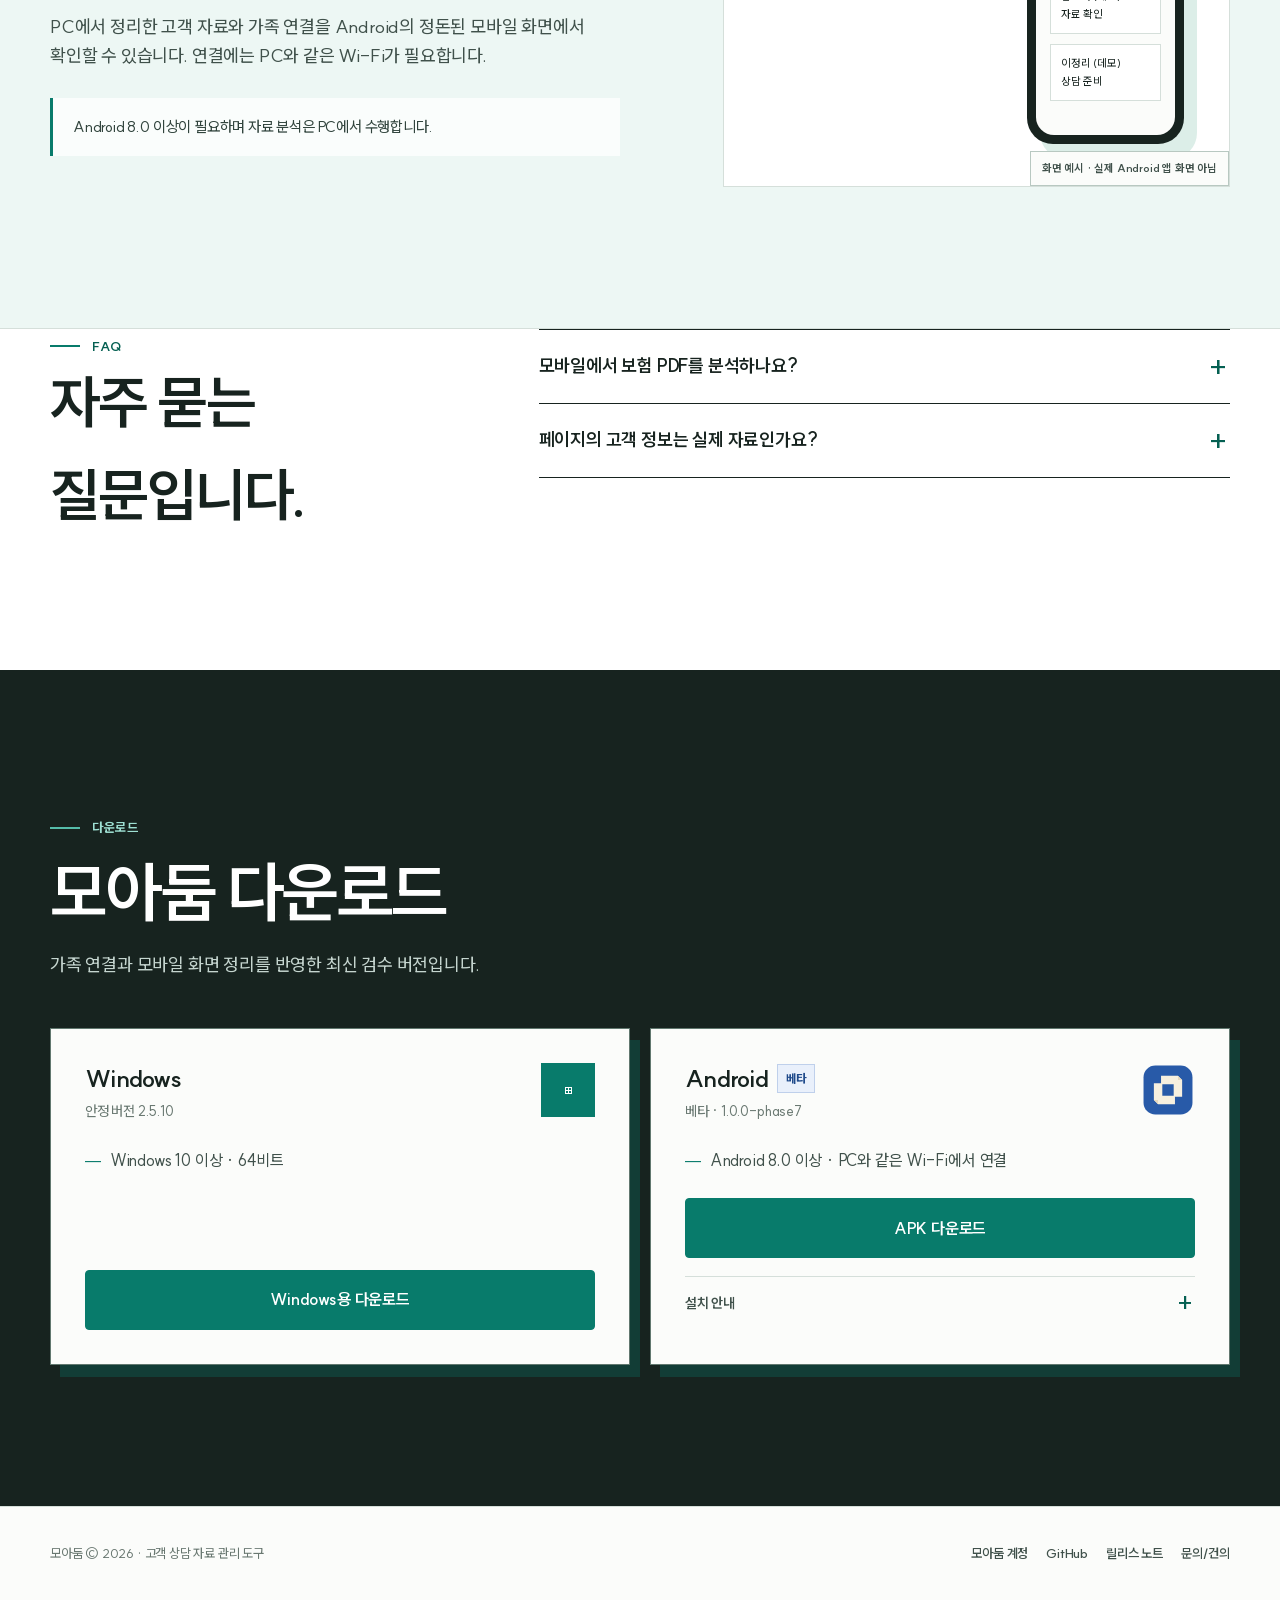
==== commit 65ba43dd: "site: open Moadoom account signup, mail-ready wording" ====
--- a/index.html
+++ b/index.html
@@ -13,7 +13,7 @@
 @media(max-width:980px){.hero-grid,.result-head,.mobile-grid,.info-grid,.faq-layout{grid-template-columns:1fr}.download-cards{grid-template-columns:repeat(2,minmax(0,1fr))}.hero-copy{max-width:780px}.desk-scene{min-height:520px}.result-head{gap:20px}.result-zoom{position:relative;right:auto;bottom:auto;width:82%;margin:-70px 0 0 auto}.workflow{padding-top:150px}.mobile-copy{max-width:760px}.connection-scene{max-width:720px}.download-card{max-width:620px}}@media(max-width:700px){.container{width:min(var(--container),calc(100% - 32px))}.download-cards{grid-template-columns:1fr}.download-card{max-width:none}.site-header{height:64px}.brand{font-size:16px}.brand-mark{width:32px;height:32px}.nav a:not(.nav-cta){display:none}.nav .nav-cta{margin:0;padding:8px 10px;font-size:12px}.hero{padding-top:52px}h1{font-size:clamp(45px,13vw,60px)}.hero-question{font-size:17px}.hero-actions{flex-direction:column}.hero-actions .button{width:100%}.hero-meta{display:grid;gap:5px}.hero-meta span+span::before{display:none}.desk-scene{min-height:430px}.file-card{width:64%;min-height:105px;padding:15px}.file-card strong{margin-top:15px;font-size:17px}.file-card.one{left:4%;top:15%}.file-card.two{right:3%;top:40%}.file-card.three{left:7%;bottom:7%}.result-stage{margin-inline:-8px;padding:8px}.screen-caption{display:grid;gap:2px}.result-zoom{width:94%;margin-top:-18px;padding:7px}.crop-follow{aspect-ratio:3.2/1}.crop-follow img{width:175%;left:-29%;top:-136%}.flow-intro{grid-template-columns:1fr}.flow-intro div{padding:18px 0}.flow-intro div+div{border-left:0;border-top:1px solid var(--line)}.story-block{padding-block:72px}.crop-upload{aspect-ratio:1.28/1}.crop-upload img{width:206%;left:-52%;top:-20%}.annotation-row{display:grid;gap:5px}.customer-layout{grid-template-columns:minmax(0,1fr);gap:38px;min-width:0}.customer-visual,.callout-list{min-width:0}.crop-customers{width:100%;min-height:520px;aspect-ratio:auto}.band-grid{grid-template-columns:1fr}.crop-recent{aspect-ratio:3.2/1}.crop-recent img{width:175%;left:-29%;top:-260%}.connection-scene{min-height:430px;padding:26px 16px}.pc{width:78%}.phone{right:4%;width:38%;min-width:135px;bottom:34px}.phone-screen{min-height:230px;padding:17px 10px}.wifi{left:51%;top:55%}.footer-inner{flex-direction:column}.footer-links{justify-content:flex-start}}@media(prefers-reduced-motion:reduce){html{scroll-behavior:auto}}
 .nav a.nav-account{display:inline-block}@media(max-width:700px){.nav a.nav-account{padding:8px 6px;font-size:12px}}
 </style></head><body>
-<a class="skip-link" href="#main">본문으로 바로가기</a><header class="site-header"><div class="container header-inner"><a class="brand" href="#top" aria-label="모아둠 홈"><span class="brand-mark" aria-hidden="true"><img src="assets/brand/moadoom-icon-b.svg" alt=""></span><span>모아둠</span></a><nav class="nav" aria-label="주요 메뉴"><a href="#workflow">사용 흐름</a><a href="#mobile">Android 연동</a><a class="nav-account" href="account/">로그인</a><a class="nav-cta" href="#download">다운로드</a></nav></div></header>
+<a class="skip-link" href="#main">본문으로 바로가기</a><header class="site-header"><div class="container header-inner"><a class="brand" href="#top" aria-label="모아둠 홈"><span class="brand-mark" aria-hidden="true"><img src="assets/brand/moadoom-icon-b.svg" alt=""></span><span>모아둠</span></a><nav class="nav" aria-label="주요 메뉴"><a href="#workflow">사용 흐름</a><a href="#mobile">Android 연동</a><a class="nav-account" href="account/">가입·로그인</a><a class="nav-cta" href="#download">다운로드</a></nav></div></header>
 <main id="main"><section class="hero" id="top"><div class="container hero-grid"><div class="hero-copy"><span class="eyebrow">상담 직전, 어디서부터 찾으시나요?</span><h1>자료를 찾고,<br>고객을 찾고.<br>이제 확인할 차례.</h1><p class="hero-question">증권, 제안서, 지난 상담 메모가 서로 다른 곳에 있다면 필요한 내용을 확인하는 일부터 다시 시작됩니다.</p><div class="hero-actions"><a class="button primary" href="#result">정리된 화면 보기</a><a class="button" href="#download">다운로드 보기</a></div><div class="hero-meta"><span>Windows 앱 제공</span><span>Android 베타 제공</span><span>고객 자료는 사용하는 PC에 저장</span></div></div><div class="desk-scene" aria-label="상담 전에 흩어진 파일과 메모를 찾는 상황을 표현한 편집 비주얼"><div class="file-card one"><span>다운로드 폴더</span><strong>고객자료_제안서.pdf</strong><div class="paper-lines" aria-hidden="true"><i></i><i></i><i></i></div></div><div class="file-card two"><span>지난 상담</span><strong>확인할 내용 메모</strong><div class="paper-lines" aria-hidden="true"><i></i><i></i><i></i></div></div><div class="file-card three"><span>문서 폴더</span><strong>보장자료_증권.pdf</strong><div class="paper-lines" aria-hidden="true"><i></i><i></i><i></i></div></div><span class="scene-note">편집된 상황 예시 · 실제 고객자료 아님</span></div></div></section>
 <section class="result" id="result"><div class="container"><div class="result-head"><div><span class="kicker">모아둠의 실제 데모 화면</span><h2 class="section-title">상담 전에 볼 것을<br>한 화면에 정리합니다.</h2></div><p class="section-lead">자료를 가져오고, 고객별로 정리하고, 다음 상담에 필요한 항목을 확인하는 Windows 도구입니다.</p></div><div class="result-stage"><figure class="full-screen"><img src="assets/product/moadoom-home-demo.png" alt="격리된 가상 데이터로 렌더링한 모아둠 Windows 홈 전체 화면" width="1440" height="900"></figure><div class="screen-caption"><span>실제 모아둠 PC 앱</span><span>격리된 가상 데모 데이터로 구성한 홈 화면</span></div><figure class="result-zoom"><figcaption class="zoom-title"><span>다음에 확인할 일</span><span>후속 연락 예정 확인</span></figcaption><div class="crop crop-follow"><img src="assets/product/moadoom-home-demo.png" alt="홈 화면의 후속 연락 예정 영역 부분 확대" width="1440" height="900"></div></figure></div></div></section>
 <section class="workflow" id="workflow"><div class="container"><div class="workflow-head"><span class="kicker">세 장면으로 보는 사용 흐름</span><h2 class="section-title">자료 업로드부터<br>상담 활용까지.</h2><p class="section-lead">PDF를 가져온 뒤 고객별로 정리하고, 후속 연락과 최근 상담을 확인하는 흐름으로 이어집니다.</p></div><div class="flow-intro" aria-label="모아둠 사용 순서"><div><span>01</span>자료 업로드</div><div><span>02</span>고객별 정리</div><div><span>03</span>상담에 활용</div></div><article class="story-block"><span class="story-number">SCENE 01 · 자료를 가져오는 순간</span><h3>PDF를 선택하거나,<br>화면에 끌어다 놓습니다.</h3><p>고객자료 PDF를 파일로 선택하거나 화면에 끌어다 놓아 자료 가져오기를 시작할 수 있습니다.</p><figure class="upload-visual"><div class="crop crop-upload"><img src="assets/product/moadoom-upload-demo.png" alt="모아둠 고객자료 PDF 업로드 영역 부분 확대" width="1440" height="900"></div><figcaption class="annotation-row"><strong>파일 선택과 드래그 앤 드롭 지원</strong><span>모아둠 PC 앱</span></figcaption></figure></article><article class="story-block"><span class="story-number">SCENE 02 · 고객별로 정리하는 순간</span><h3>찾을 때는 고객부터.<br>상태와 태그를 함께 봅니다.</h3><div class="customer-layout"><figure class="customer-visual"><div class="crop crop-customers"><img src="assets/product/moadoom-customers-demo.png" alt="모아둠 고객 검색, 필터와 가상 고객 목록 부분 확대" width="1440" height="900"></div><figcaption class="evidence">이름·전화 검색, 상태·태그 필터 · 가상 이름과 0으로 처리한 연락처</figcaption></figure><div class="callout-list"><div class="callout"><b>01</b><div><strong>이름과 전화로 검색</strong><p>목록에서 필요한 고객을 찾는 입력 영역이 한곳에 있습니다.</p></div></div><div class="callout"><b>02</b><div><strong>상태와 태그로 좁히기</strong><p>가입 상태, 만기·생일 임박 여부, 태그를 화면에서 선택합니다.</p></div></div><div class="callout"><b>03</b><div><strong>고객 행에서 다음 단계로</strong><p>선택한 고객의 계약과 상담 기록을 확인하는 흐름으로 이어집니다.</p></div></div></div></div></article><article class="story-block"><span class="story-number">SCENE 03 · 다음 상담을 준비하는 순간</span><h3>후속 연락과 최근 상담을<br>한 번 더 확인합니다.</h3><div class="use-band"><div class="band-grid"><figure class="band-shot"><header><span>후속 연락 예정</span><span>예정일과 고객 확인</span></header><div class="crop crop-follow"><img src="assets/product/moadoom-home-demo.png" alt="홈 화면의 후속 연락 예정 행 부분 확대" width="1440" height="900"></div></figure><figure class="band-shot"><header><span>최근 상담</span><span>상담 기록 확인</span></header><div class="crop crop-recent"><img src="assets/product/moadoom-home-demo.png" alt="홈 화면의 최근 상담 행 부분 확대" width="1440" height="900"></div></figure></div><p>화면의 숫자와 상태는 기능 위치를 보여주기 위한 데모 데이터이며 이용 실적이나 성과 수치가 아닙니다.</p></div></article></div></section>
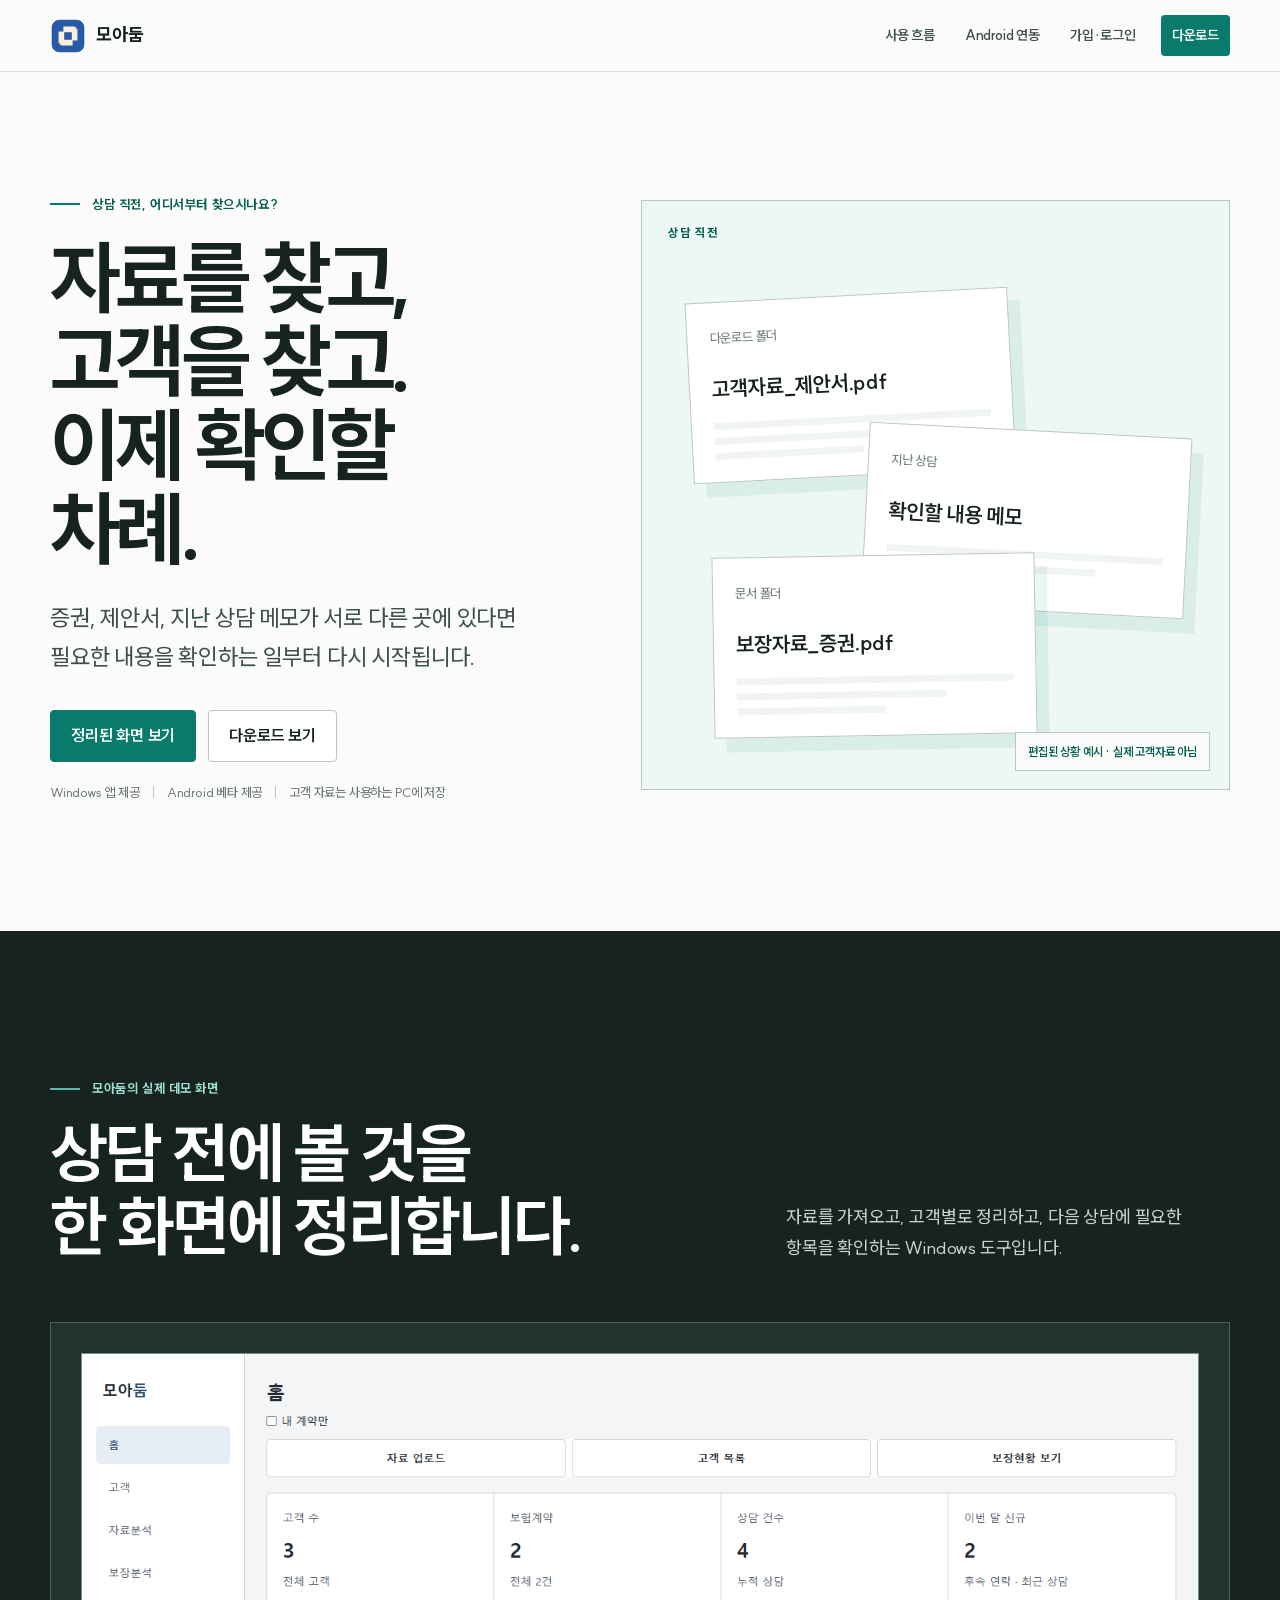
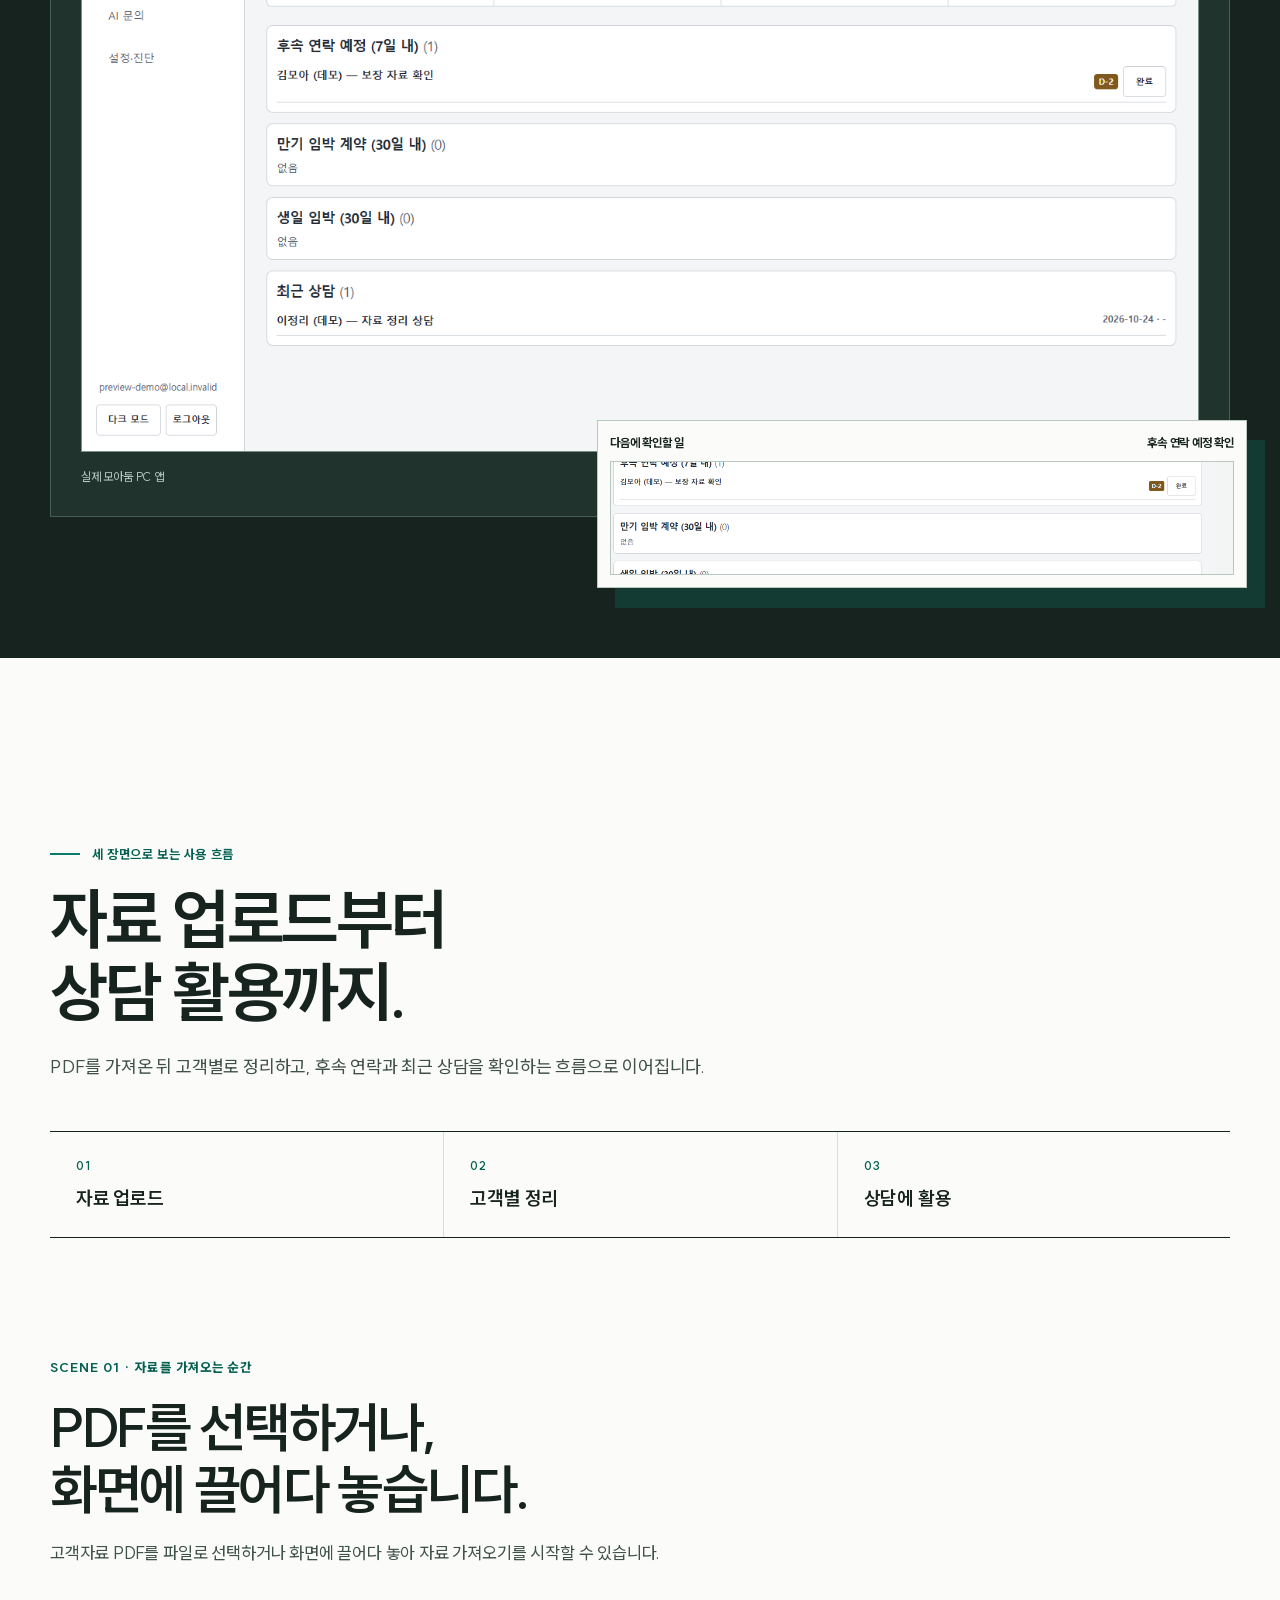
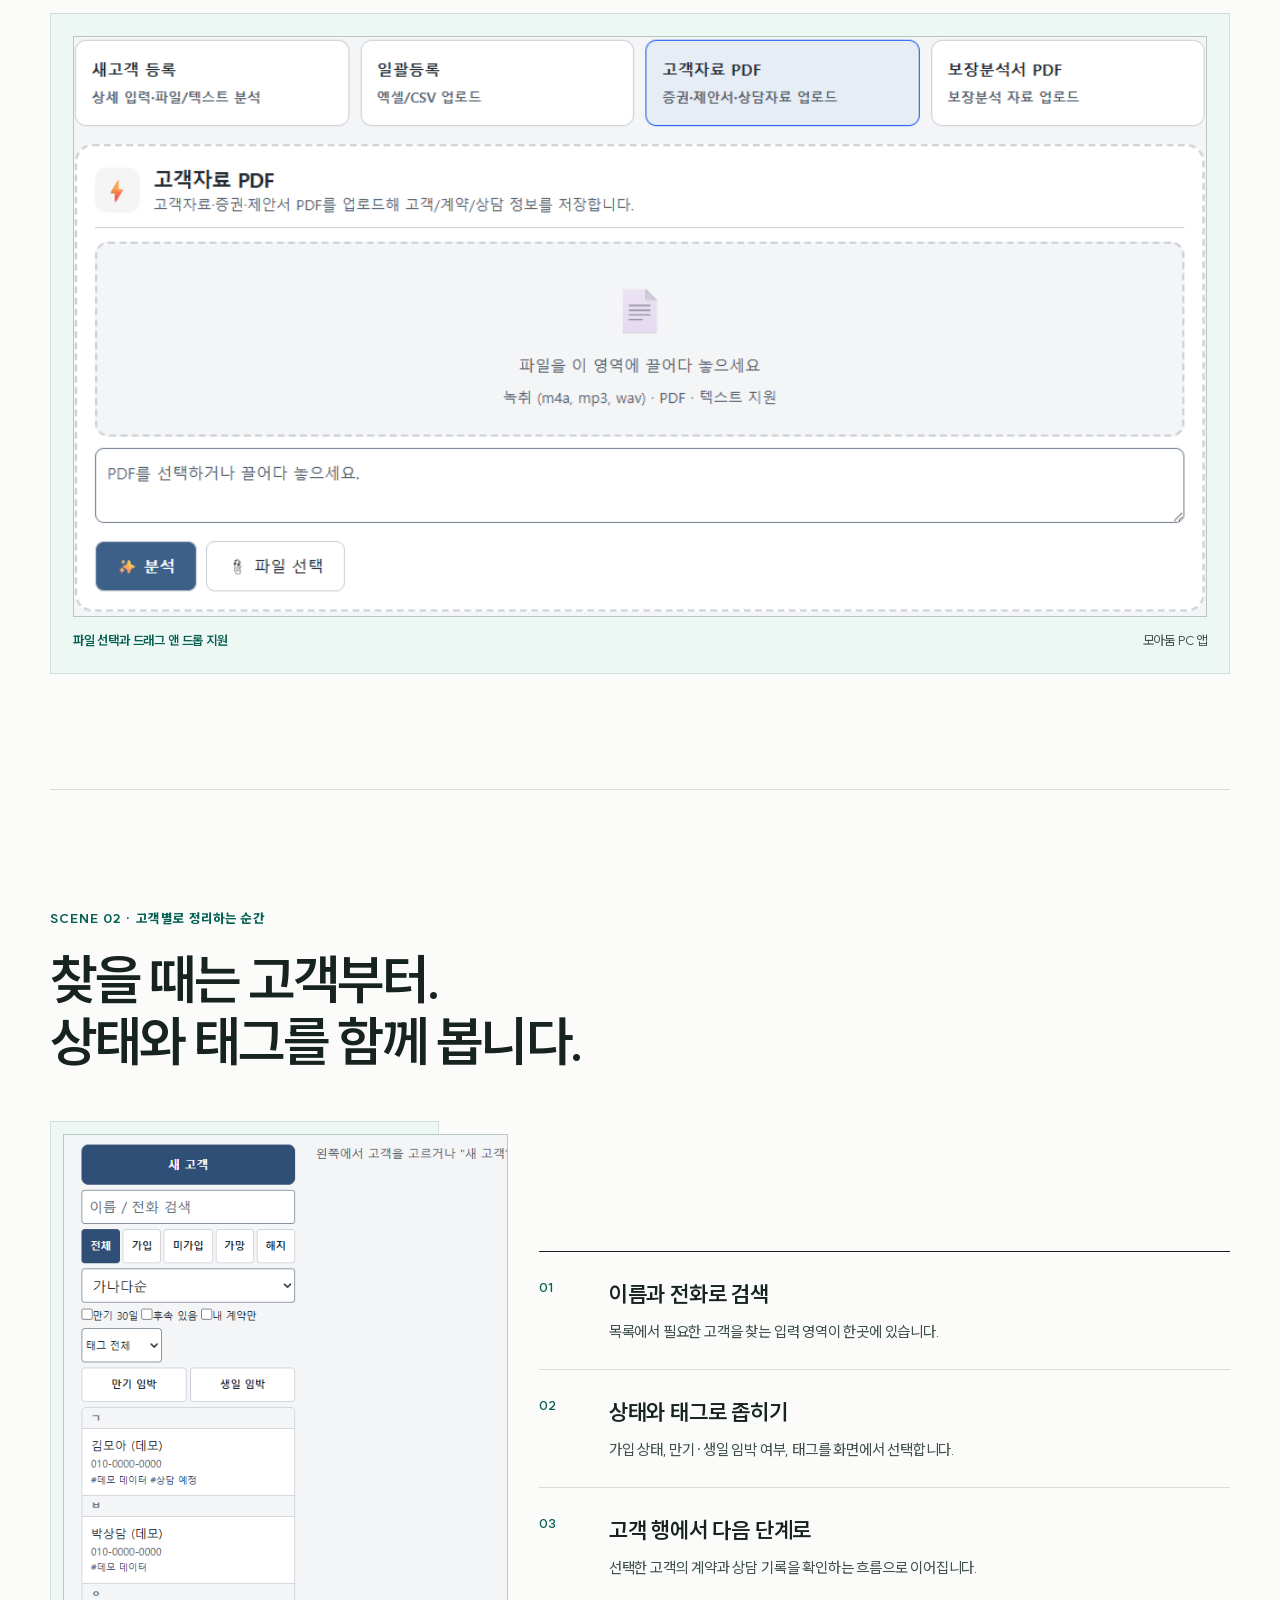
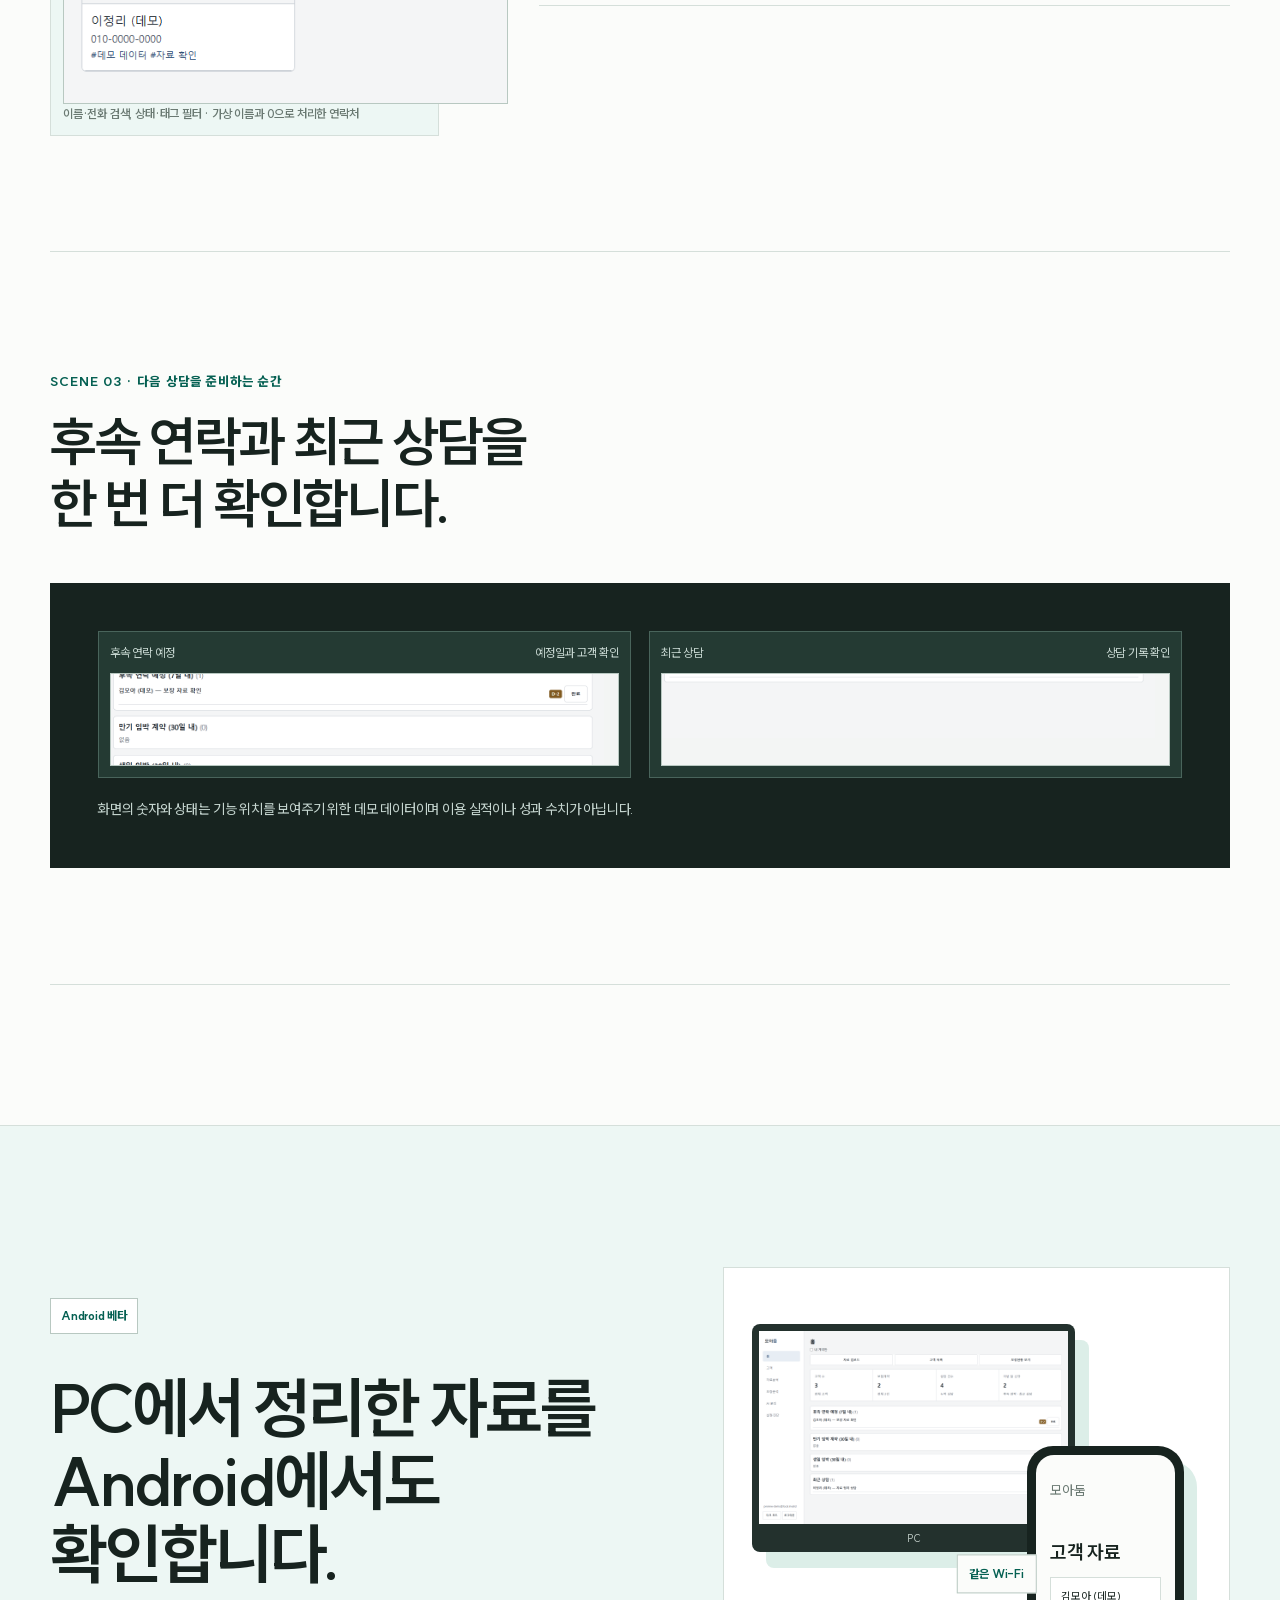
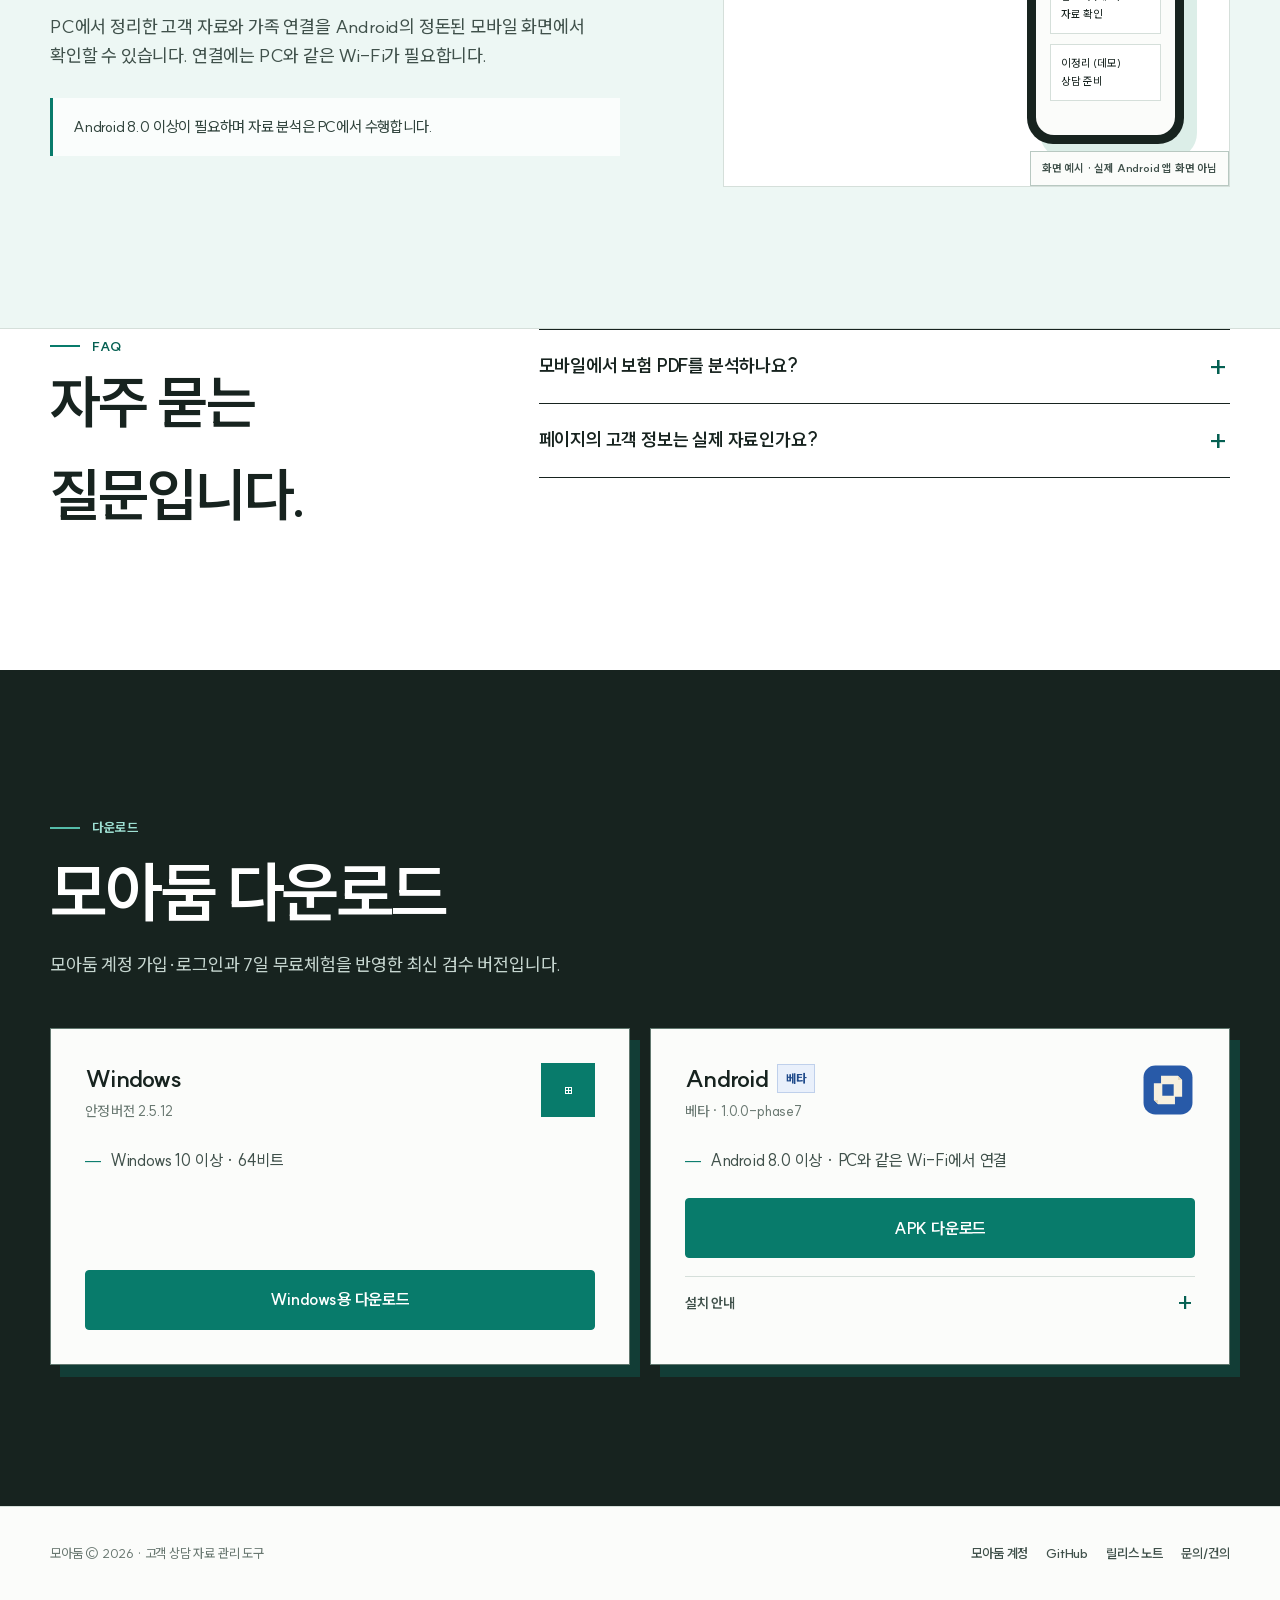
==== commit ccb6f4bf: "release: Windows 2.5.12 download and updater metadata (central account, 7-day trial)" ====
--- a/index.html
+++ b/index.html
@@ -19,6 +19,6 @@
 <section class="workflow" id="workflow"><div class="container"><div class="workflow-head"><span class="kicker">세 장면으로 보는 사용 흐름</span><h2 class="section-title">자료 업로드부터<br>상담 활용까지.</h2><p class="section-lead">PDF를 가져온 뒤 고객별로 정리하고, 후속 연락과 최근 상담을 확인하는 흐름으로 이어집니다.</p></div><div class="flow-intro" aria-label="모아둠 사용 순서"><div><span>01</span>자료 업로드</div><div><span>02</span>고객별 정리</div><div><span>03</span>상담에 활용</div></div><article class="story-block"><span class="story-number">SCENE 01 · 자료를 가져오는 순간</span><h3>PDF를 선택하거나,<br>화면에 끌어다 놓습니다.</h3><p>고객자료 PDF를 파일로 선택하거나 화면에 끌어다 놓아 자료 가져오기를 시작할 수 있습니다.</p><figure class="upload-visual"><div class="crop crop-upload"><img src="assets/product/moadoom-upload-demo.png" alt="모아둠 고객자료 PDF 업로드 영역 부분 확대" width="1440" height="900"></div><figcaption class="annotation-row"><strong>파일 선택과 드래그 앤 드롭 지원</strong><span>모아둠 PC 앱</span></figcaption></figure></article><article class="story-block"><span class="story-number">SCENE 02 · 고객별로 정리하는 순간</span><h3>찾을 때는 고객부터.<br>상태와 태그를 함께 봅니다.</h3><div class="customer-layout"><figure class="customer-visual"><div class="crop crop-customers"><img src="assets/product/moadoom-customers-demo.png" alt="모아둠 고객 검색, 필터와 가상 고객 목록 부분 확대" width="1440" height="900"></div><figcaption class="evidence">이름·전화 검색, 상태·태그 필터 · 가상 이름과 0으로 처리한 연락처</figcaption></figure><div class="callout-list"><div class="callout"><b>01</b><div><strong>이름과 전화로 검색</strong><p>목록에서 필요한 고객을 찾는 입력 영역이 한곳에 있습니다.</p></div></div><div class="callout"><b>02</b><div><strong>상태와 태그로 좁히기</strong><p>가입 상태, 만기·생일 임박 여부, 태그를 화면에서 선택합니다.</p></div></div><div class="callout"><b>03</b><div><strong>고객 행에서 다음 단계로</strong><p>선택한 고객의 계약과 상담 기록을 확인하는 흐름으로 이어집니다.</p></div></div></div></div></article><article class="story-block"><span class="story-number">SCENE 03 · 다음 상담을 준비하는 순간</span><h3>후속 연락과 최근 상담을<br>한 번 더 확인합니다.</h3><div class="use-band"><div class="band-grid"><figure class="band-shot"><header><span>후속 연락 예정</span><span>예정일과 고객 확인</span></header><div class="crop crop-follow"><img src="assets/product/moadoom-home-demo.png" alt="홈 화면의 후속 연락 예정 행 부분 확대" width="1440" height="900"></div></figure><figure class="band-shot"><header><span>최근 상담</span><span>상담 기록 확인</span></header><div class="crop crop-recent"><img src="assets/product/moadoom-home-demo.png" alt="홈 화면의 최근 상담 행 부분 확대" width="1440" height="900"></div></figure></div><p>화면의 숫자와 상태는 기능 위치를 보여주기 위한 데모 데이터이며 이용 실적이나 성과 수치가 아닙니다.</p></div></article></div></section>
 <section class="mobile-section" id="mobile"><div class="container mobile-grid"><div class="mobile-copy"><span class="status-badge">Android 베타</span><h2 class="section-title">PC에서 정리한 자료를<br>Android에서도 확인합니다.</h2><p>PC에서 정리한 고객 자료와 가족 연결을 Android의 정돈된 모바일 화면에서 확인할 수 있습니다. 연결에는 PC와 같은 Wi-Fi가 필요합니다.</p><div class="constraint">Android 8.0 이상이 필요하며 자료 분석은 PC에서 수행합니다.</div></div><div class="connection-scene" aria-label="PC와 Android가 같은 Wi-Fi에서 연결되는 흐름의 화면 예시"><div class="pc"><img src="assets/product/moadoom-home-demo.png" alt="가상 데모 데이터가 표시된 모아둠 PC 화면" width="1440" height="900"></div><span class="wifi">같은 Wi-Fi</span><div class="phone" aria-hidden="true"><div class="phone-screen"><small>모아둠</small><h3>고객 자료</h3><div class="phone-line">김모아 (데모)<br>자료 확인</div><div class="phone-line">이정리 (데모)<br>상담 준비</div></div></div><span class="example-label">화면 예시 · 실제 Android 앱 화면 아님</span></div></div></section>
 <section class="faq" aria-labelledby="faq-title"><div class="container faq-layout"><div><span class="kicker">FAQ</span><h2 id="faq-title">자주 묻는<br>질문입니다.</h2></div><div><details><summary>모바일에서 보험 PDF를 분석하나요?</summary><p>아닙니다. 자료 분석은 PC에서 수행합니다. 모바일 연결에는 PC와 같은 Wi-Fi가 필요합니다.</p></details><details><summary>페이지의 고객 정보는 실제 자료인가요?</summary><p>아닙니다. 공개용 가상 이름과 데모 수치만 사용했습니다.</p></details></div></div></section>
-<section class="download" id="download"><div class="container"><div class="download-head download-copy"><span class="kicker">다운로드</span><h2>모아둠 다운로드</h2><p>가족 연결과 모바일 화면 정리를 반영한 최신 검수 버전입니다.</p></div><div class="download-cards"><article class="download-card"><div class="platform"><div><h3>Windows</h3><p class="version" id="windows-version" aria-live="polite">안정 버전 2.5.10</p></div><div class="platform-icon" aria-hidden="true">⊞</div></div><ul class="requirements"><li>Windows 10 이상 · 64비트</li></ul><a href="https://github.com/nasawon0-beep/insurance-ai/releases/download/v2.5.10-windows/Insurance.AI_2.5.10_x64-setup.exe" id="windows-download" class="button primary download-button">Windows용 다운로드</a></article><article class="download-card"><div class="platform"><div><div class="platform-title"><h3>Android</h3><span class="test-label">베타</span></div><p class="version" id="android-version" aria-live="polite">베타 · 1.0.0-phase7</p></div><div class="platform-icon brand-icon" aria-hidden="true"><img src="assets/brand/moadoom-icon-b.svg" alt=""></div></div><ul class="requirements"><li>Android 8.0 이상 · PC와 같은 Wi-Fi에서 연결</li></ul><a href="https://github.com/nasawon0-beep/insurance-ai/releases/download/v2.5.10-windows/Moadoom_Android_1.0.0-phase7_debug.apk" id="android-download" class="button primary download-button">APK 다운로드</a><details class="download-details"><summary>설치 안내</summary><p>개발용 서명 APK이며 베타 버전입니다. IP 자동 연결은 PC와 Android를 모두 업데이트하고 기존 주소로 한 번 정상 연결한 뒤 사용할 수 있습니다. 실폰 NSD 전체 연결과 자동 설치 검증은 완료되지 않았습니다. 설치 시 사용한 브라우저 또는 파일 앱에서 ‘알 수 없는 앱 설치’를 허용해야 할 수 있습니다.</p></details></article></div></div></section></main>
+<section class="download" id="download"><div class="container"><div class="download-head download-copy"><span class="kicker">다운로드</span><h2>모아둠 다운로드</h2><p>모아둠 계정 가입·로그인과 7일 무료체험을 반영한 최신 검수 버전입니다.</p></div><div class="download-cards"><article class="download-card"><div class="platform"><div><h3>Windows</h3><p class="version" id="windows-version" aria-live="polite">안정 버전 2.5.12</p></div><div class="platform-icon" aria-hidden="true">⊞</div></div><ul class="requirements"><li>Windows 10 이상 · 64비트</li></ul><a href="https://github.com/nasawon0-beep/insurance-ai/releases/download/v2.5.12-windows/Insurance.AI_2.5.12_x64-setup.exe" id="windows-download" class="button primary download-button">Windows용 다운로드</a></article><article class="download-card"><div class="platform"><div><div class="platform-title"><h3>Android</h3><span class="test-label">베타</span></div><p class="version" id="android-version" aria-live="polite">베타 · 1.0.0-phase7</p></div><div class="platform-icon brand-icon" aria-hidden="true"><img src="assets/brand/moadoom-icon-b.svg" alt=""></div></div><ul class="requirements"><li>Android 8.0 이상 · PC와 같은 Wi-Fi에서 연결</li></ul><a href="https://github.com/nasawon0-beep/insurance-ai/releases/download/v2.5.10-windows/Moadoom_Android_1.0.0-phase7_debug.apk" id="android-download" class="button primary download-button">APK 다운로드</a><details class="download-details"><summary>설치 안내</summary><p>개발용 서명 APK이며 베타 버전입니다. IP 자동 연결은 PC와 Android를 모두 업데이트하고 기존 주소로 한 번 정상 연결한 뒤 사용할 수 있습니다. 실폰 NSD 전체 연결과 자동 설치 검증은 완료되지 않았습니다. 설치 시 사용한 브라우저 또는 파일 앱에서 ‘알 수 없는 앱 설치’를 허용해야 할 수 있습니다.</p></details></article></div></div></section></main>
 <footer><div class="container footer-inner"><div>모아둠 © 2026 · 고객 상담 자료 관리 도구</div><div class="footer-links"><a href="account/">모아둠 계정</a><a href="https://github.com/nasawon0-beep/insurance-ai" target="_blank" rel="noopener">GitHub</a><a href="https://github.com/nasawon0-beep/insurance-ai/releases" target="_blank" rel="noopener">릴리스 노트</a><a href="https://github.com/nasawon0-beep/insurance-ai/issues" target="_blank" rel="noopener">문의/건의</a></div></div></footer>
 <script>const windowsConfig={url:'api/windows.json',platform:'windows',versionId:'windows-version',downloadId:'windows-download',formatVersion:version=>`안정 버전 ${version}`,normalize:data=>({version:data.version||data.latestVersion,downloadUrl:data.url||data.downloadUrl})};const androidConfig={url:'api/android.json',platform:'android',versionId:'android-version',downloadId:'android-download',formatVersion:version=>`베타 · ${version}`,normalize:data=>({version:data.versionName,downloadUrl:data.downloadUrl})};async function loadPlatformInfo(config){const versionEl=document.getElementById(config.versionId);const downloadEl=document.getElementById(config.downloadId);try{const response=await fetch(config.url,{cache:'no-store'});if(!response.ok)throw new Error(`${config.url} returned ${response.status}`);const raw=await response.json();const apiPlatform=String(raw.platform||'').toLowerCase();if(apiPlatform&&apiPlatform!==config.platform)throw new Error(`${config.url} platform mismatch`);const data=config.normalize(raw);if(!data.version||!data.downloadUrl)throw new Error(`${config.url} is missing required fields`);versionEl.textContent=config.formatVersion(data.version);downloadEl.href=data.downloadUrl;downloadEl.removeAttribute('aria-disabled')}catch(error){console.warn(`${config.platform} 버전 정보를 불러오지 못했습니다:`,error.message)}}document.querySelectorAll('a[href^="#"]:not(.download-button)').forEach(anchor=>{anchor.addEventListener('click',event=>{const selector=anchor.getAttribute('href');if(!selector||selector==='#')return;const target=document.querySelector(selector);if(!target)return;event.preventDefault();window.location.hash=selector})});loadPlatformInfo(windowsConfig);loadPlatformInfo(androidConfig);</script></body></html>
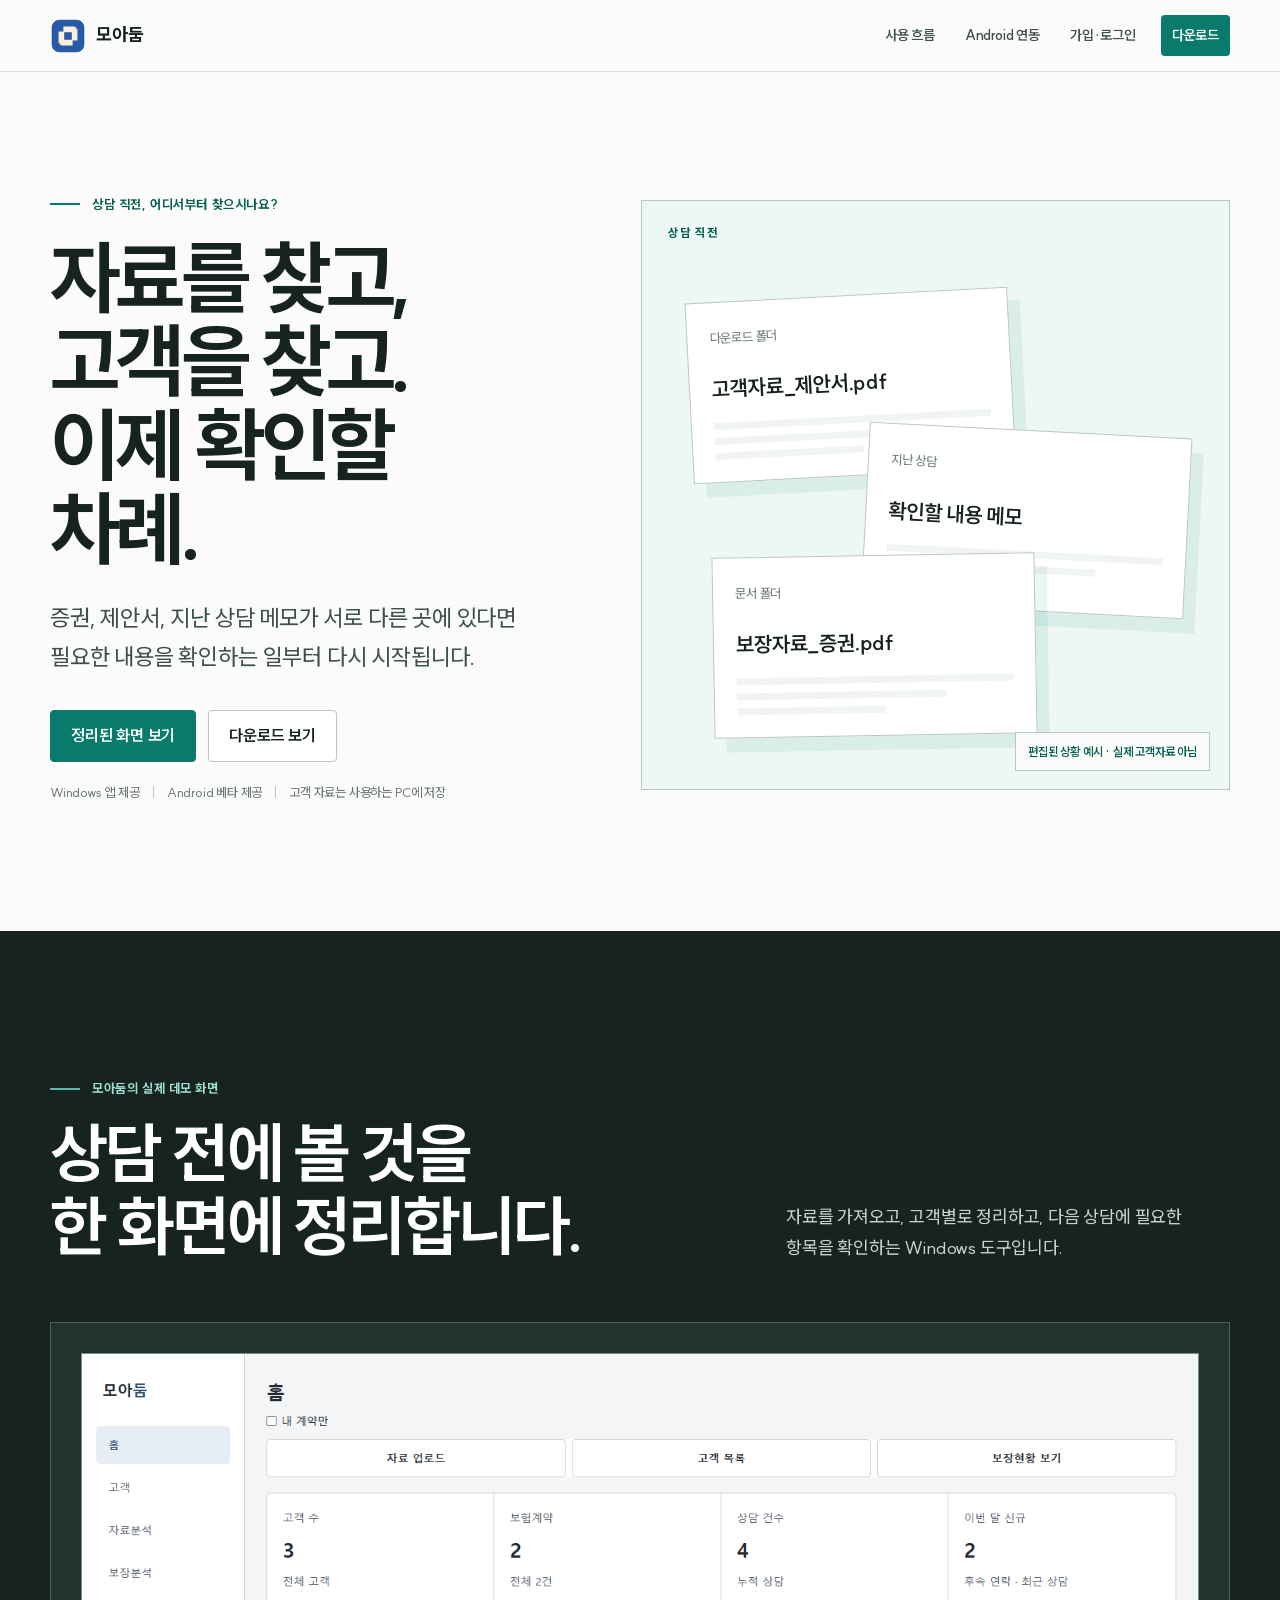
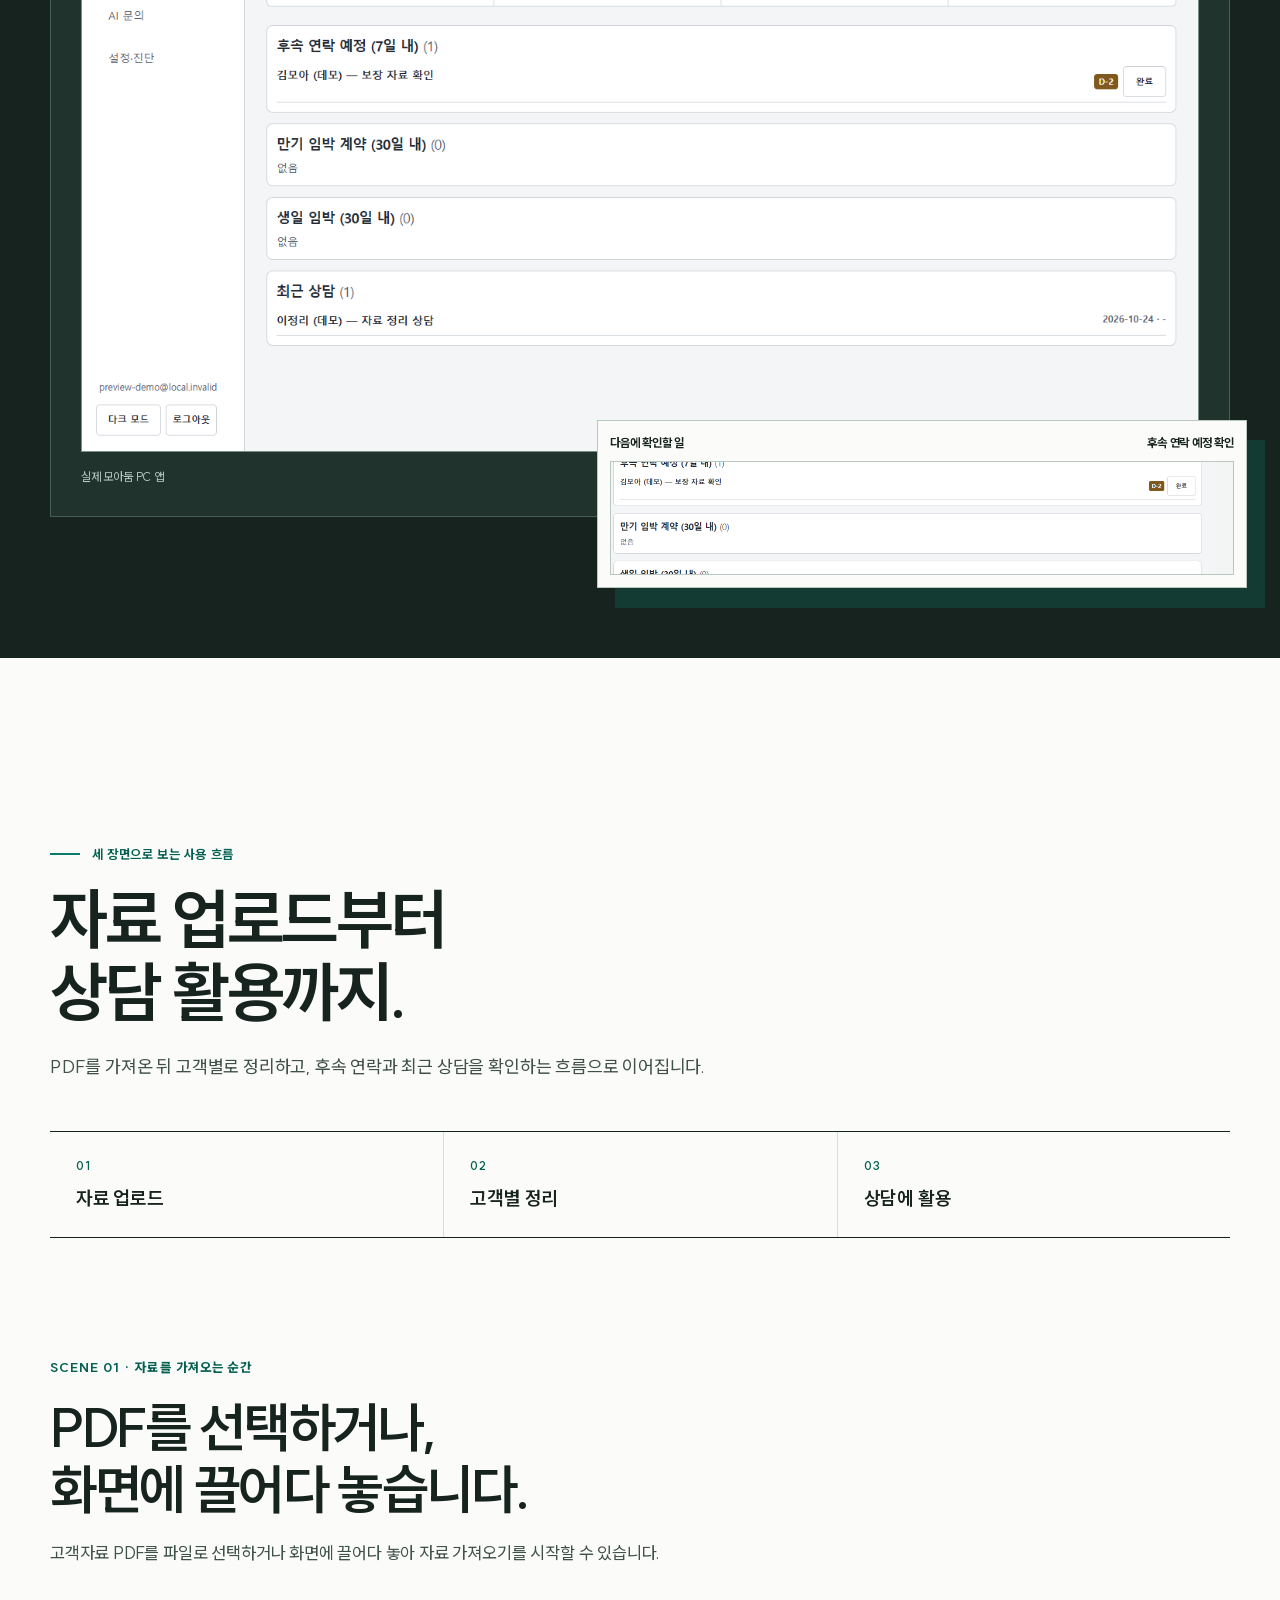
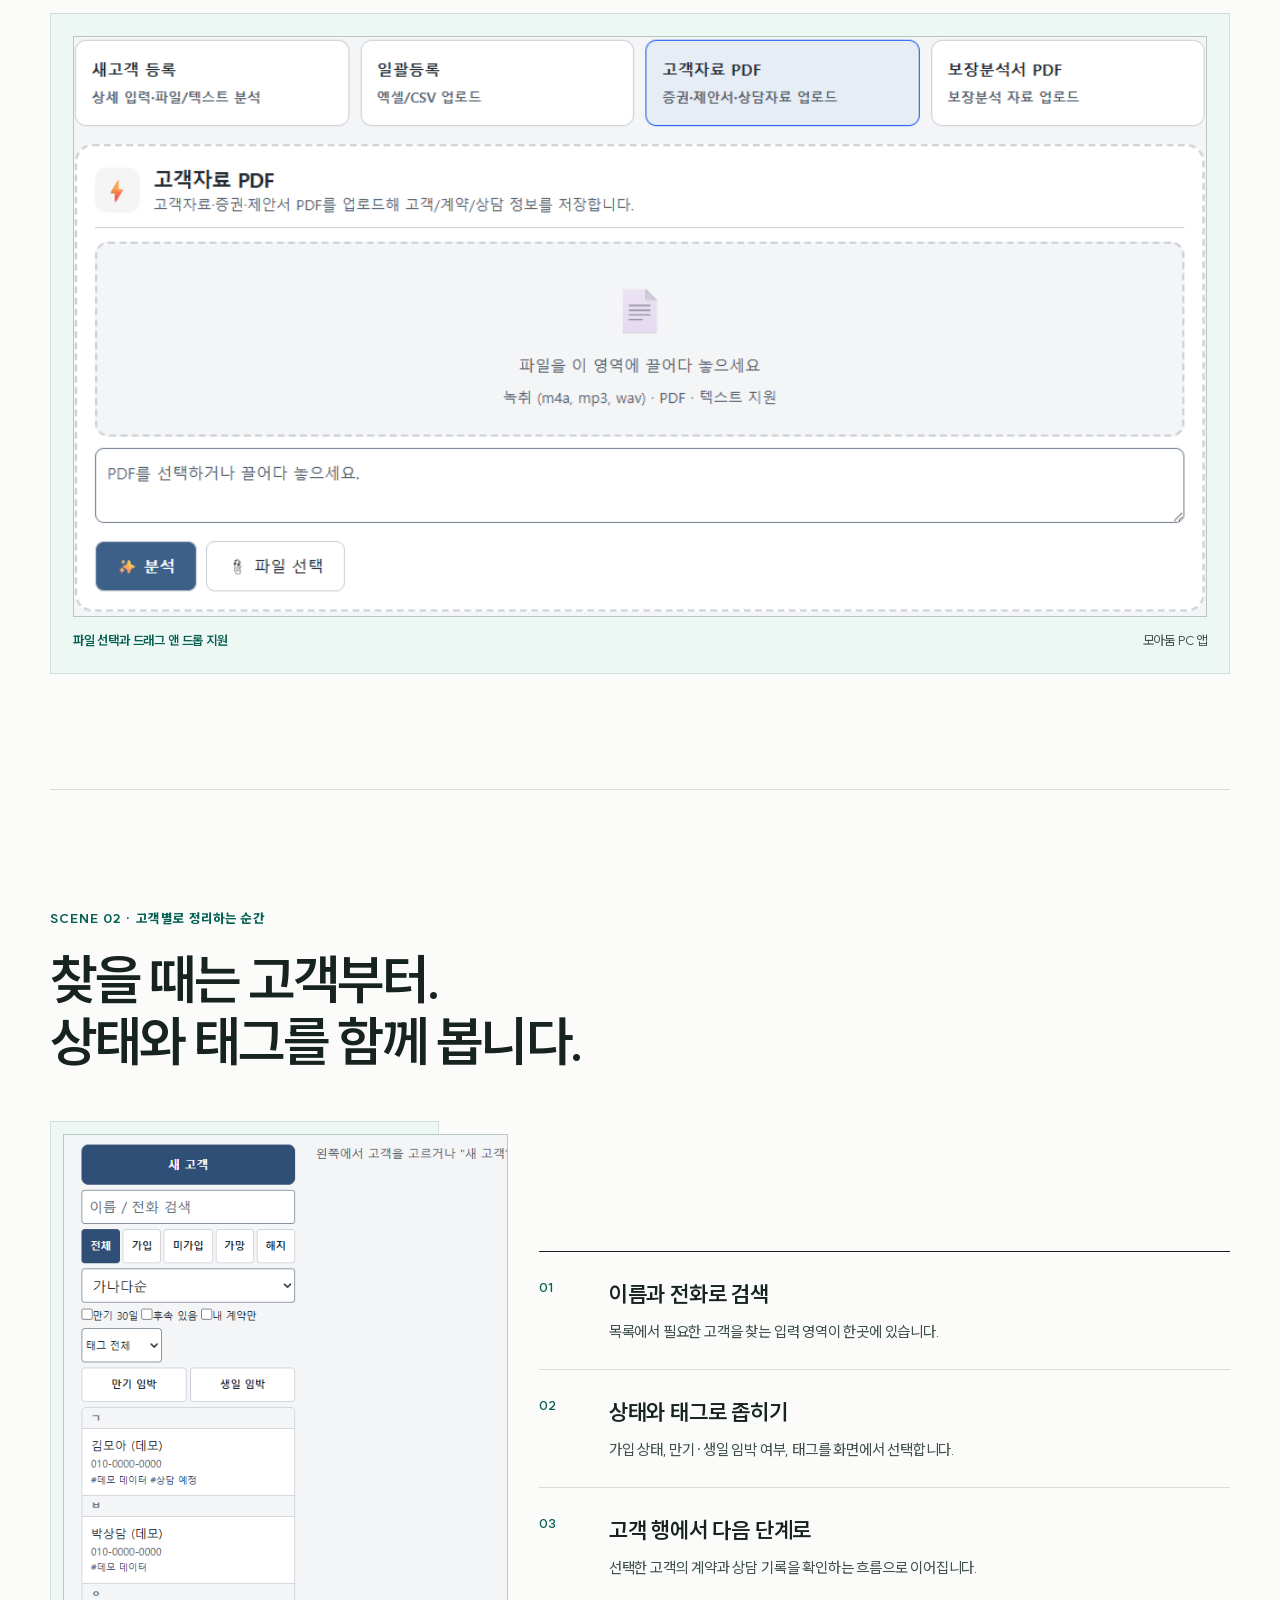
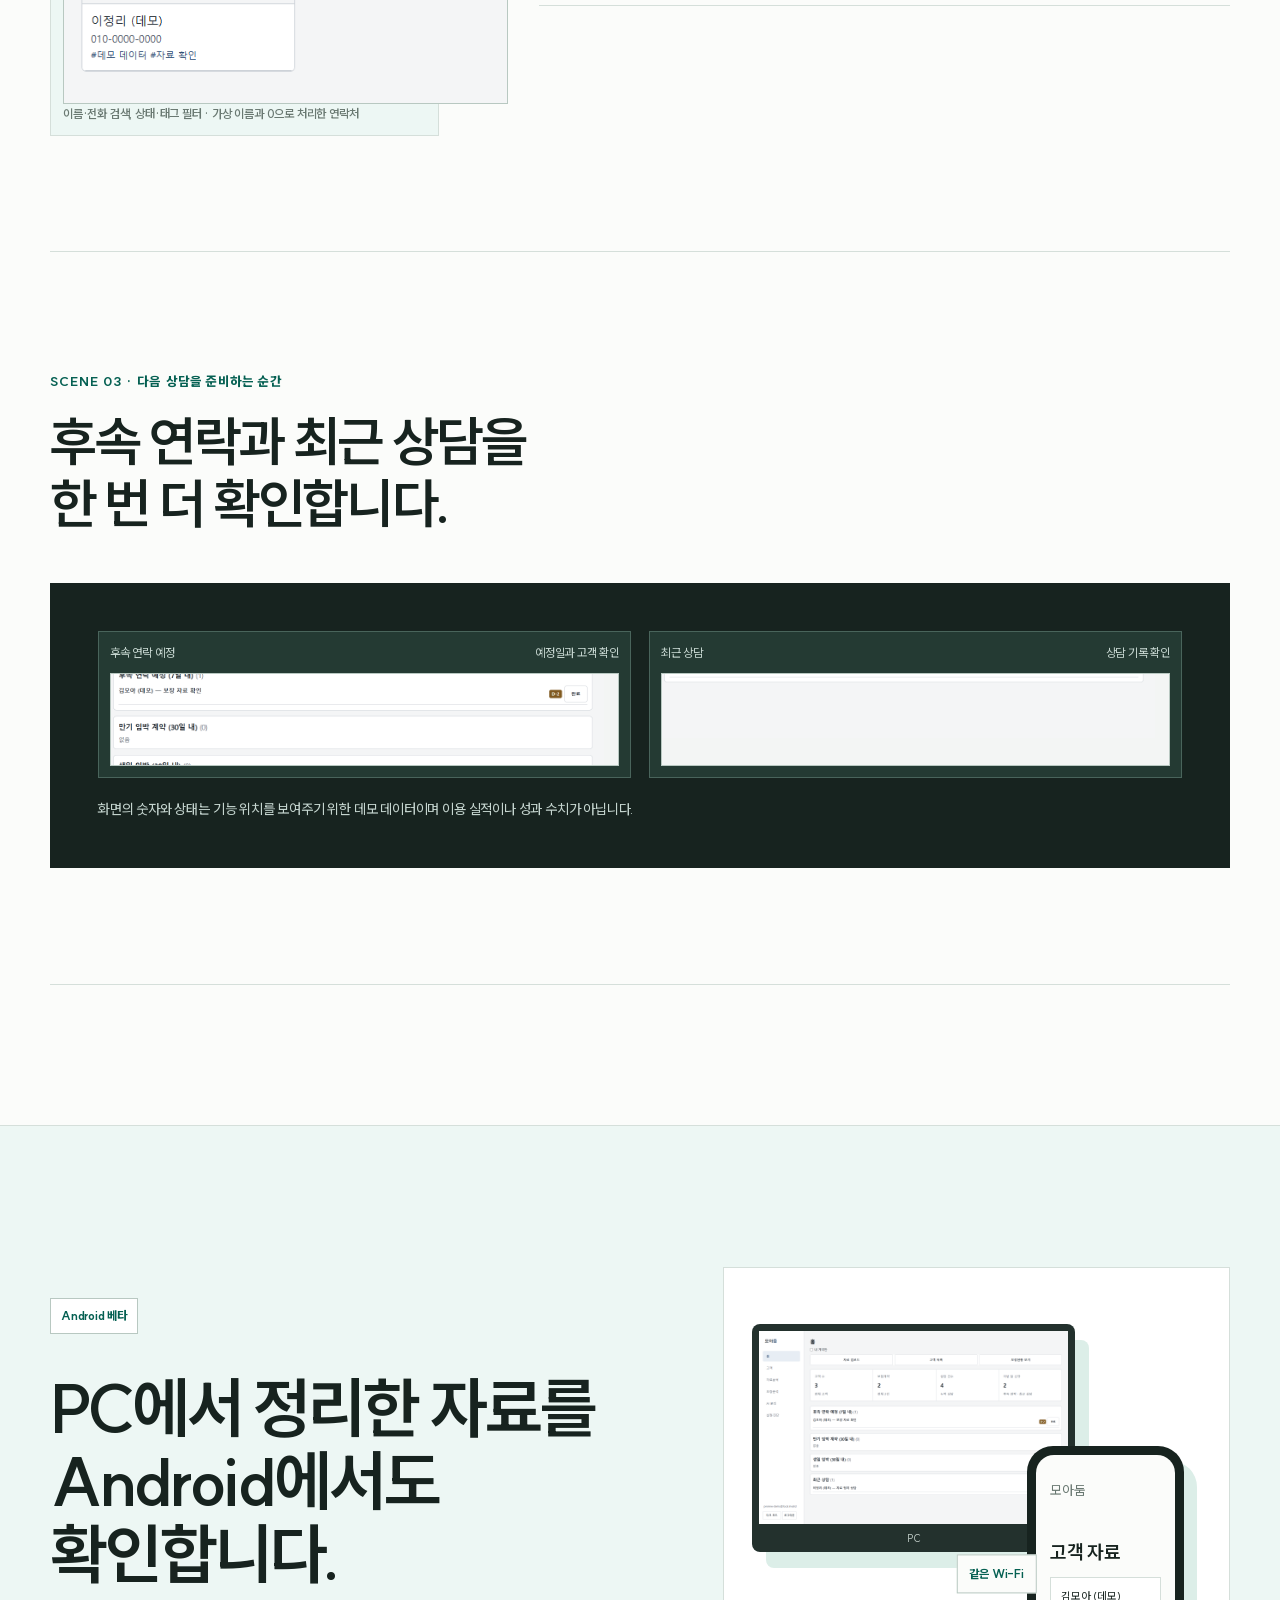
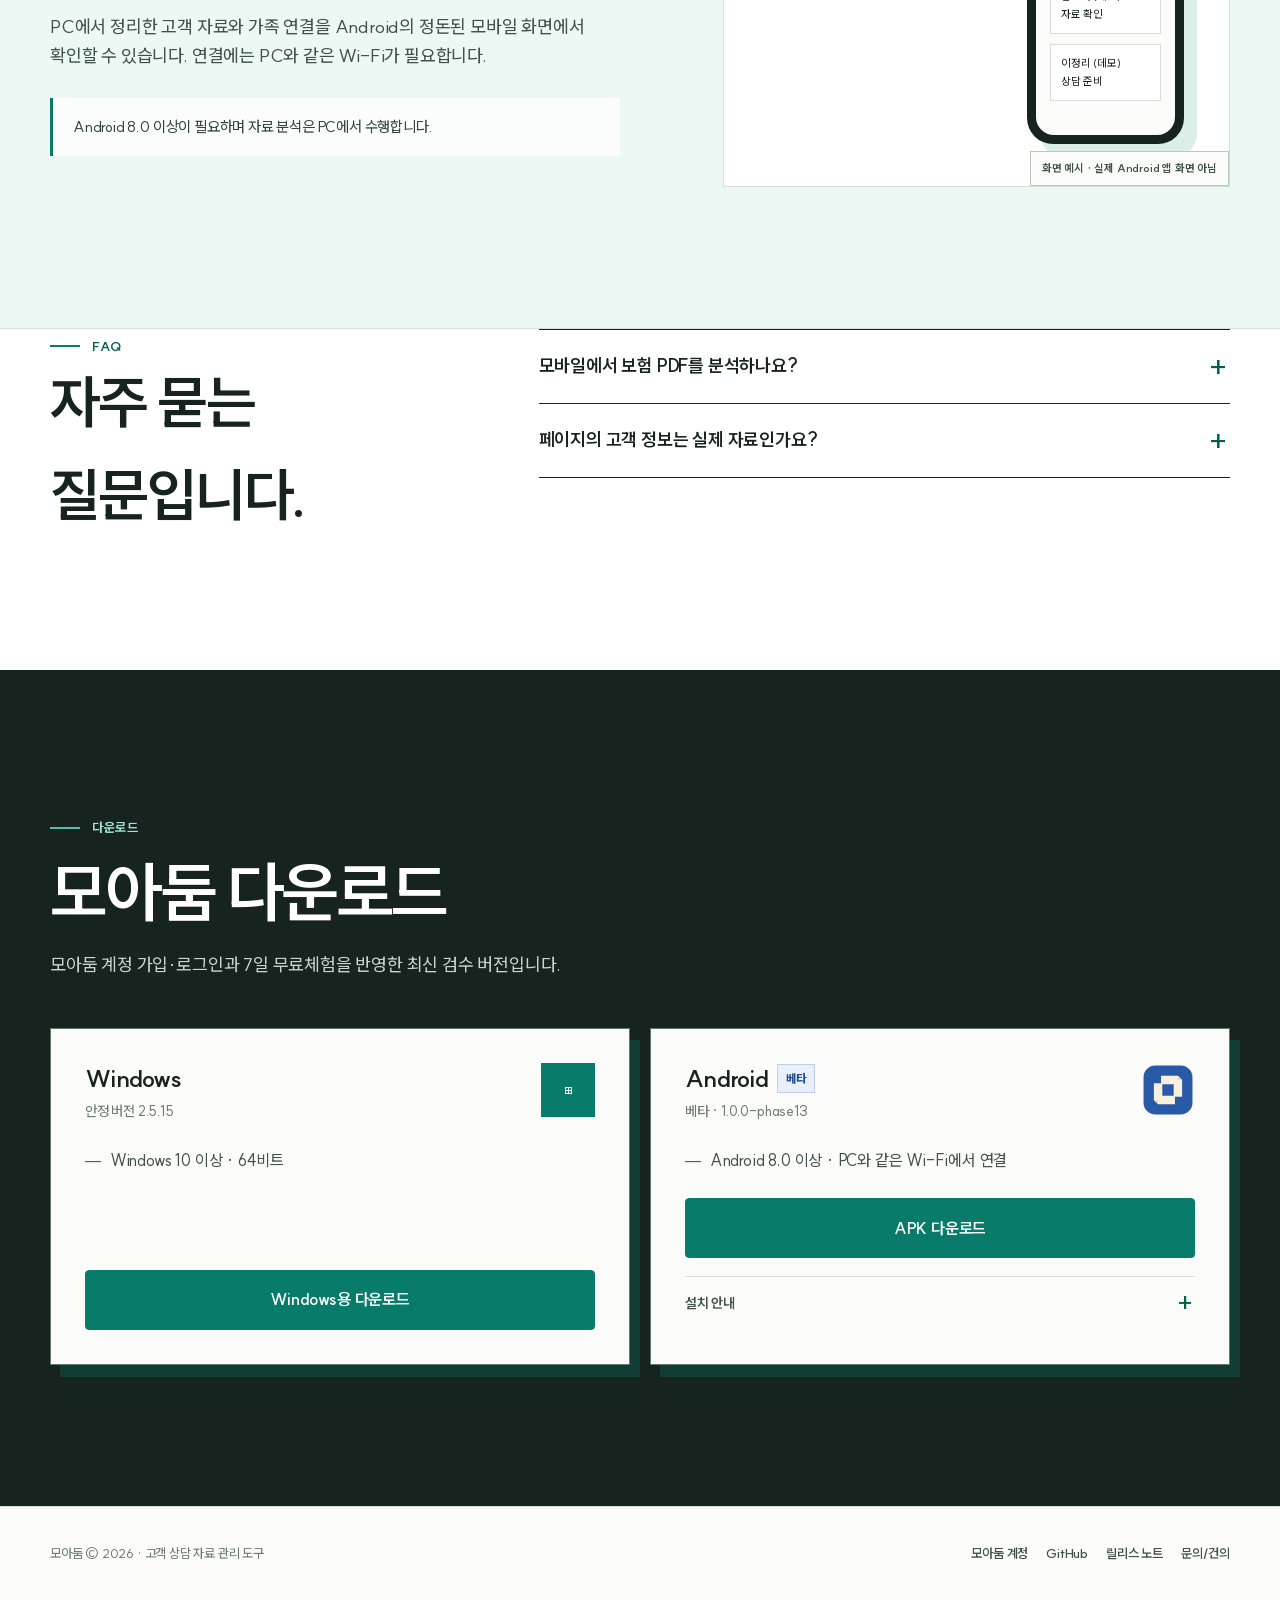
==== commit 941388d7: "release: Windows 2.5.15 and Android phase13 downloads and updater metadata" ====
--- a/index.html
+++ b/index.html
@@ -19,6 +19,6 @@
 <section class="workflow" id="workflow"><div class="container"><div class="workflow-head"><span class="kicker">세 장면으로 보는 사용 흐름</span><h2 class="section-title">자료 업로드부터<br>상담 활용까지.</h2><p class="section-lead">PDF를 가져온 뒤 고객별로 정리하고, 후속 연락과 최근 상담을 확인하는 흐름으로 이어집니다.</p></div><div class="flow-intro" aria-label="모아둠 사용 순서"><div><span>01</span>자료 업로드</div><div><span>02</span>고객별 정리</div><div><span>03</span>상담에 활용</div></div><article class="story-block"><span class="story-number">SCENE 01 · 자료를 가져오는 순간</span><h3>PDF를 선택하거나,<br>화면에 끌어다 놓습니다.</h3><p>고객자료 PDF를 파일로 선택하거나 화면에 끌어다 놓아 자료 가져오기를 시작할 수 있습니다.</p><figure class="upload-visual"><div class="crop crop-upload"><img src="assets/product/moadoom-upload-demo.png" alt="모아둠 고객자료 PDF 업로드 영역 부분 확대" width="1440" height="900"></div><figcaption class="annotation-row"><strong>파일 선택과 드래그 앤 드롭 지원</strong><span>모아둠 PC 앱</span></figcaption></figure></article><article class="story-block"><span class="story-number">SCENE 02 · 고객별로 정리하는 순간</span><h3>찾을 때는 고객부터.<br>상태와 태그를 함께 봅니다.</h3><div class="customer-layout"><figure class="customer-visual"><div class="crop crop-customers"><img src="assets/product/moadoom-customers-demo.png" alt="모아둠 고객 검색, 필터와 가상 고객 목록 부분 확대" width="1440" height="900"></div><figcaption class="evidence">이름·전화 검색, 상태·태그 필터 · 가상 이름과 0으로 처리한 연락처</figcaption></figure><div class="callout-list"><div class="callout"><b>01</b><div><strong>이름과 전화로 검색</strong><p>목록에서 필요한 고객을 찾는 입력 영역이 한곳에 있습니다.</p></div></div><div class="callout"><b>02</b><div><strong>상태와 태그로 좁히기</strong><p>가입 상태, 만기·생일 임박 여부, 태그를 화면에서 선택합니다.</p></div></div><div class="callout"><b>03</b><div><strong>고객 행에서 다음 단계로</strong><p>선택한 고객의 계약과 상담 기록을 확인하는 흐름으로 이어집니다.</p></div></div></div></div></article><article class="story-block"><span class="story-number">SCENE 03 · 다음 상담을 준비하는 순간</span><h3>후속 연락과 최근 상담을<br>한 번 더 확인합니다.</h3><div class="use-band"><div class="band-grid"><figure class="band-shot"><header><span>후속 연락 예정</span><span>예정일과 고객 확인</span></header><div class="crop crop-follow"><img src="assets/product/moadoom-home-demo.png" alt="홈 화면의 후속 연락 예정 행 부분 확대" width="1440" height="900"></div></figure><figure class="band-shot"><header><span>최근 상담</span><span>상담 기록 확인</span></header><div class="crop crop-recent"><img src="assets/product/moadoom-home-demo.png" alt="홈 화면의 최근 상담 행 부분 확대" width="1440" height="900"></div></figure></div><p>화면의 숫자와 상태는 기능 위치를 보여주기 위한 데모 데이터이며 이용 실적이나 성과 수치가 아닙니다.</p></div></article></div></section>
 <section class="mobile-section" id="mobile"><div class="container mobile-grid"><div class="mobile-copy"><span class="status-badge">Android 베타</span><h2 class="section-title">PC에서 정리한 자료를<br>Android에서도 확인합니다.</h2><p>PC에서 정리한 고객 자료와 가족 연결을 Android의 정돈된 모바일 화면에서 확인할 수 있습니다. 연결에는 PC와 같은 Wi-Fi가 필요합니다.</p><div class="constraint">Android 8.0 이상이 필요하며 자료 분석은 PC에서 수행합니다.</div></div><div class="connection-scene" aria-label="PC와 Android가 같은 Wi-Fi에서 연결되는 흐름의 화면 예시"><div class="pc"><img src="assets/product/moadoom-home-demo.png" alt="가상 데모 데이터가 표시된 모아둠 PC 화면" width="1440" height="900"></div><span class="wifi">같은 Wi-Fi</span><div class="phone" aria-hidden="true"><div class="phone-screen"><small>모아둠</small><h3>고객 자료</h3><div class="phone-line">김모아 (데모)<br>자료 확인</div><div class="phone-line">이정리 (데모)<br>상담 준비</div></div></div><span class="example-label">화면 예시 · 실제 Android 앱 화면 아님</span></div></div></section>
 <section class="faq" aria-labelledby="faq-title"><div class="container faq-layout"><div><span class="kicker">FAQ</span><h2 id="faq-title">자주 묻는<br>질문입니다.</h2></div><div><details><summary>모바일에서 보험 PDF를 분석하나요?</summary><p>아닙니다. 자료 분석은 PC에서 수행합니다. 모바일 연결에는 PC와 같은 Wi-Fi가 필요합니다.</p></details><details><summary>페이지의 고객 정보는 실제 자료인가요?</summary><p>아닙니다. 공개용 가상 이름과 데모 수치만 사용했습니다.</p></details></div></div></section>
-<section class="download" id="download"><div class="container"><div class="download-head download-copy"><span class="kicker">다운로드</span><h2>모아둠 다운로드</h2><p>모아둠 계정 가입·로그인과 7일 무료체험을 반영한 최신 검수 버전입니다.</p></div><div class="download-cards"><article class="download-card"><div class="platform"><div><h3>Windows</h3><p class="version" id="windows-version" aria-live="polite">안정 버전 2.5.12</p></div><div class="platform-icon" aria-hidden="true">⊞</div></div><ul class="requirements"><li>Windows 10 이상 · 64비트</li></ul><a href="https://github.com/nasawon0-beep/insurance-ai/releases/download/v2.5.12-windows/Insurance.AI_2.5.12_x64-setup.exe" id="windows-download" class="button primary download-button">Windows용 다운로드</a></article><article class="download-card"><div class="platform"><div><div class="platform-title"><h3>Android</h3><span class="test-label">베타</span></div><p class="version" id="android-version" aria-live="polite">베타 · 1.0.0-phase7</p></div><div class="platform-icon brand-icon" aria-hidden="true"><img src="assets/brand/moadoom-icon-b.svg" alt=""></div></div><ul class="requirements"><li>Android 8.0 이상 · PC와 같은 Wi-Fi에서 연결</li></ul><a href="https://github.com/nasawon0-beep/insurance-ai/releases/download/v2.5.10-windows/Moadoom_Android_1.0.0-phase7_debug.apk" id="android-download" class="button primary download-button">APK 다운로드</a><details class="download-details"><summary>설치 안내</summary><p>개발용 서명 APK이며 베타 버전입니다. IP 자동 연결은 PC와 Android를 모두 업데이트하고 기존 주소로 한 번 정상 연결한 뒤 사용할 수 있습니다. 실폰 NSD 전체 연결과 자동 설치 검증은 완료되지 않았습니다. 설치 시 사용한 브라우저 또는 파일 앱에서 ‘알 수 없는 앱 설치’를 허용해야 할 수 있습니다.</p></details></article></div></div></section></main>
+<section class="download" id="download"><div class="container"><div class="download-head download-copy"><span class="kicker">다운로드</span><h2>모아둠 다운로드</h2><p>모아둠 계정 가입·로그인과 7일 무료체험을 반영한 최신 검수 버전입니다.</p></div><div class="download-cards"><article class="download-card"><div class="platform"><div><h3>Windows</h3><p class="version" id="windows-version" aria-live="polite">안정 버전 2.5.15</p></div><div class="platform-icon" aria-hidden="true">⊞</div></div><ul class="requirements"><li>Windows 10 이상 · 64비트</li></ul><a href="https://github.com/nasawon0-beep/insurance-ai/releases/download/v2.5.15-windows/Insurance.AI_2.5.15_x64-setup.exe" id="windows-download" class="button primary download-button">Windows용 다운로드</a></article><article class="download-card"><div class="platform"><div><div class="platform-title"><h3>Android</h3><span class="test-label">베타</span></div><p class="version" id="android-version" aria-live="polite">베타 · 1.0.0-phase13</p></div><div class="platform-icon brand-icon" aria-hidden="true"><img src="assets/brand/moadoom-icon-b.svg" alt=""></div></div><ul class="requirements"><li>Android 8.0 이상 · PC와 같은 Wi-Fi에서 연결</li></ul><a href="https://github.com/nasawon0-beep/insurance-ai/releases/download/android-phase13-sync-test/Moadoom_Android_1.0.0-phase13_debug.apk" id="android-download" class="button primary download-button">APK 다운로드</a><details class="download-details"><summary>설치 안내</summary><p>개발용 서명 APK이며 phase13 시험 버전입니다. phase11·12 사용자는 최초 한 번 수동으로 덮어쓰기 설치해야 하며, 기존 앱을 삭제하지 마세요. 이후 업데이트는 알림 → 브라우저 다운로드 → APK 열기 → Android 설치 승인 순서이며 무인 업데이트가 아닙니다. IP 자동 연결은 PC와 Android를 모두 업데이트하고 기존 주소로 한 번 정상 연결한 뒤 사용할 수 있습니다. 실폰 QR·동기화 및 업데이트 설치 흐름의 전체 검증은 완료되지 않았습니다. 설치 시 사용한 브라우저 또는 파일 앱에서 ‘알 수 없는 앱 설치’를 허용해야 할 수 있습니다.</p></details></article></div></div></section></main>
 <footer><div class="container footer-inner"><div>모아둠 © 2026 · 고객 상담 자료 관리 도구</div><div class="footer-links"><a href="account/">모아둠 계정</a><a href="https://github.com/nasawon0-beep/insurance-ai" target="_blank" rel="noopener">GitHub</a><a href="https://github.com/nasawon0-beep/insurance-ai/releases" target="_blank" rel="noopener">릴리스 노트</a><a href="https://github.com/nasawon0-beep/insurance-ai/issues" target="_blank" rel="noopener">문의/건의</a></div></div></footer>
 <script>const windowsConfig={url:'api/windows.json',platform:'windows',versionId:'windows-version',downloadId:'windows-download',formatVersion:version=>`안정 버전 ${version}`,normalize:data=>({version:data.version||data.latestVersion,downloadUrl:data.url||data.downloadUrl})};const androidConfig={url:'api/android.json',platform:'android',versionId:'android-version',downloadId:'android-download',formatVersion:version=>`베타 · ${version}`,normalize:data=>({version:data.versionName,downloadUrl:data.downloadUrl})};async function loadPlatformInfo(config){const versionEl=document.getElementById(config.versionId);const downloadEl=document.getElementById(config.downloadId);try{const response=await fetch(config.url,{cache:'no-store'});if(!response.ok)throw new Error(`${config.url} returned ${response.status}`);const raw=await response.json();const apiPlatform=String(raw.platform||'').toLowerCase();if(apiPlatform&&apiPlatform!==config.platform)throw new Error(`${config.url} platform mismatch`);const data=config.normalize(raw);if(!data.version||!data.downloadUrl)throw new Error(`${config.url} is missing required fields`);versionEl.textContent=config.formatVersion(data.version);downloadEl.href=data.downloadUrl;downloadEl.removeAttribute('aria-disabled')}catch(error){console.warn(`${config.platform} 버전 정보를 불러오지 못했습니다:`,error.message)}}document.querySelectorAll('a[href^="#"]:not(.download-button)').forEach(anchor=>{anchor.addEventListener('click',event=>{const selector=anchor.getAttribute('href');if(!selector||selector==='#')return;const target=document.querySelector(selector);if(!target)return;event.preventDefault();window.location.hash=selector})});loadPlatformInfo(windowsConfig);loadPlatformInfo(androidConfig);</script></body></html>
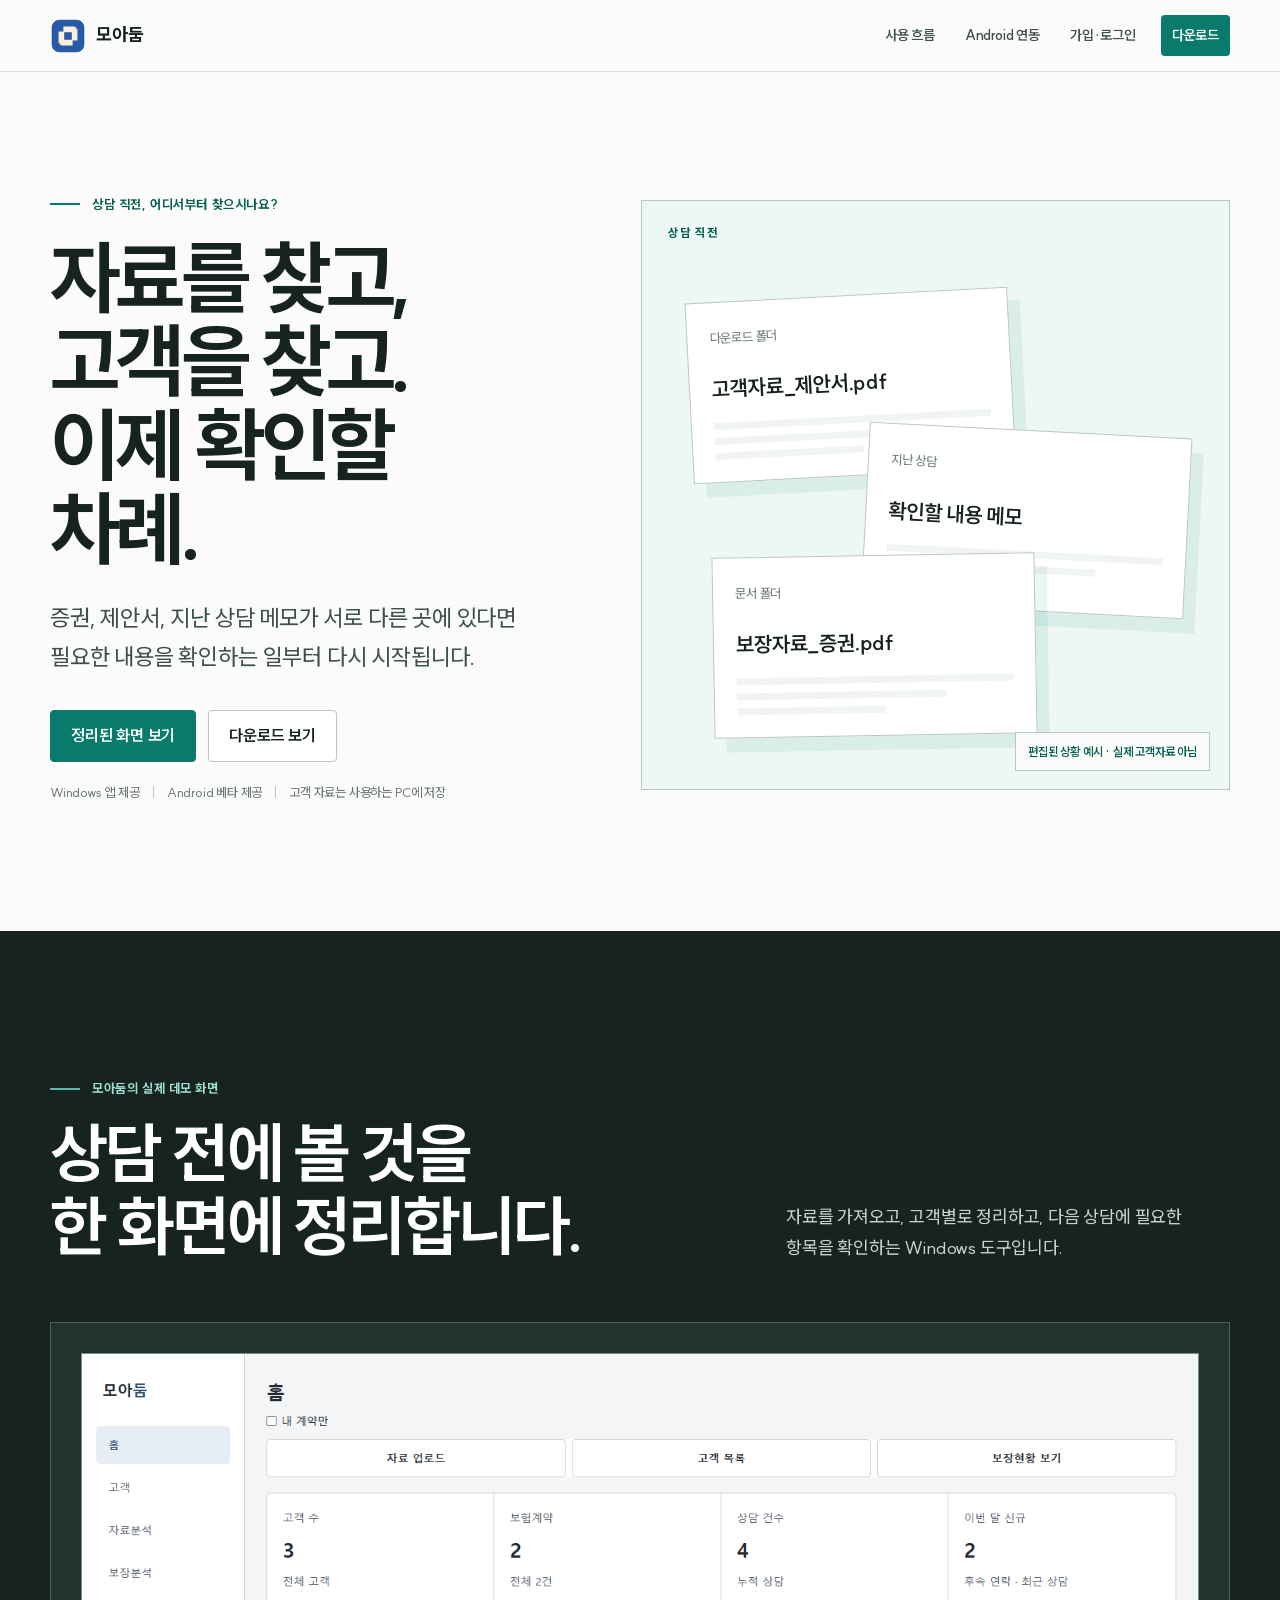
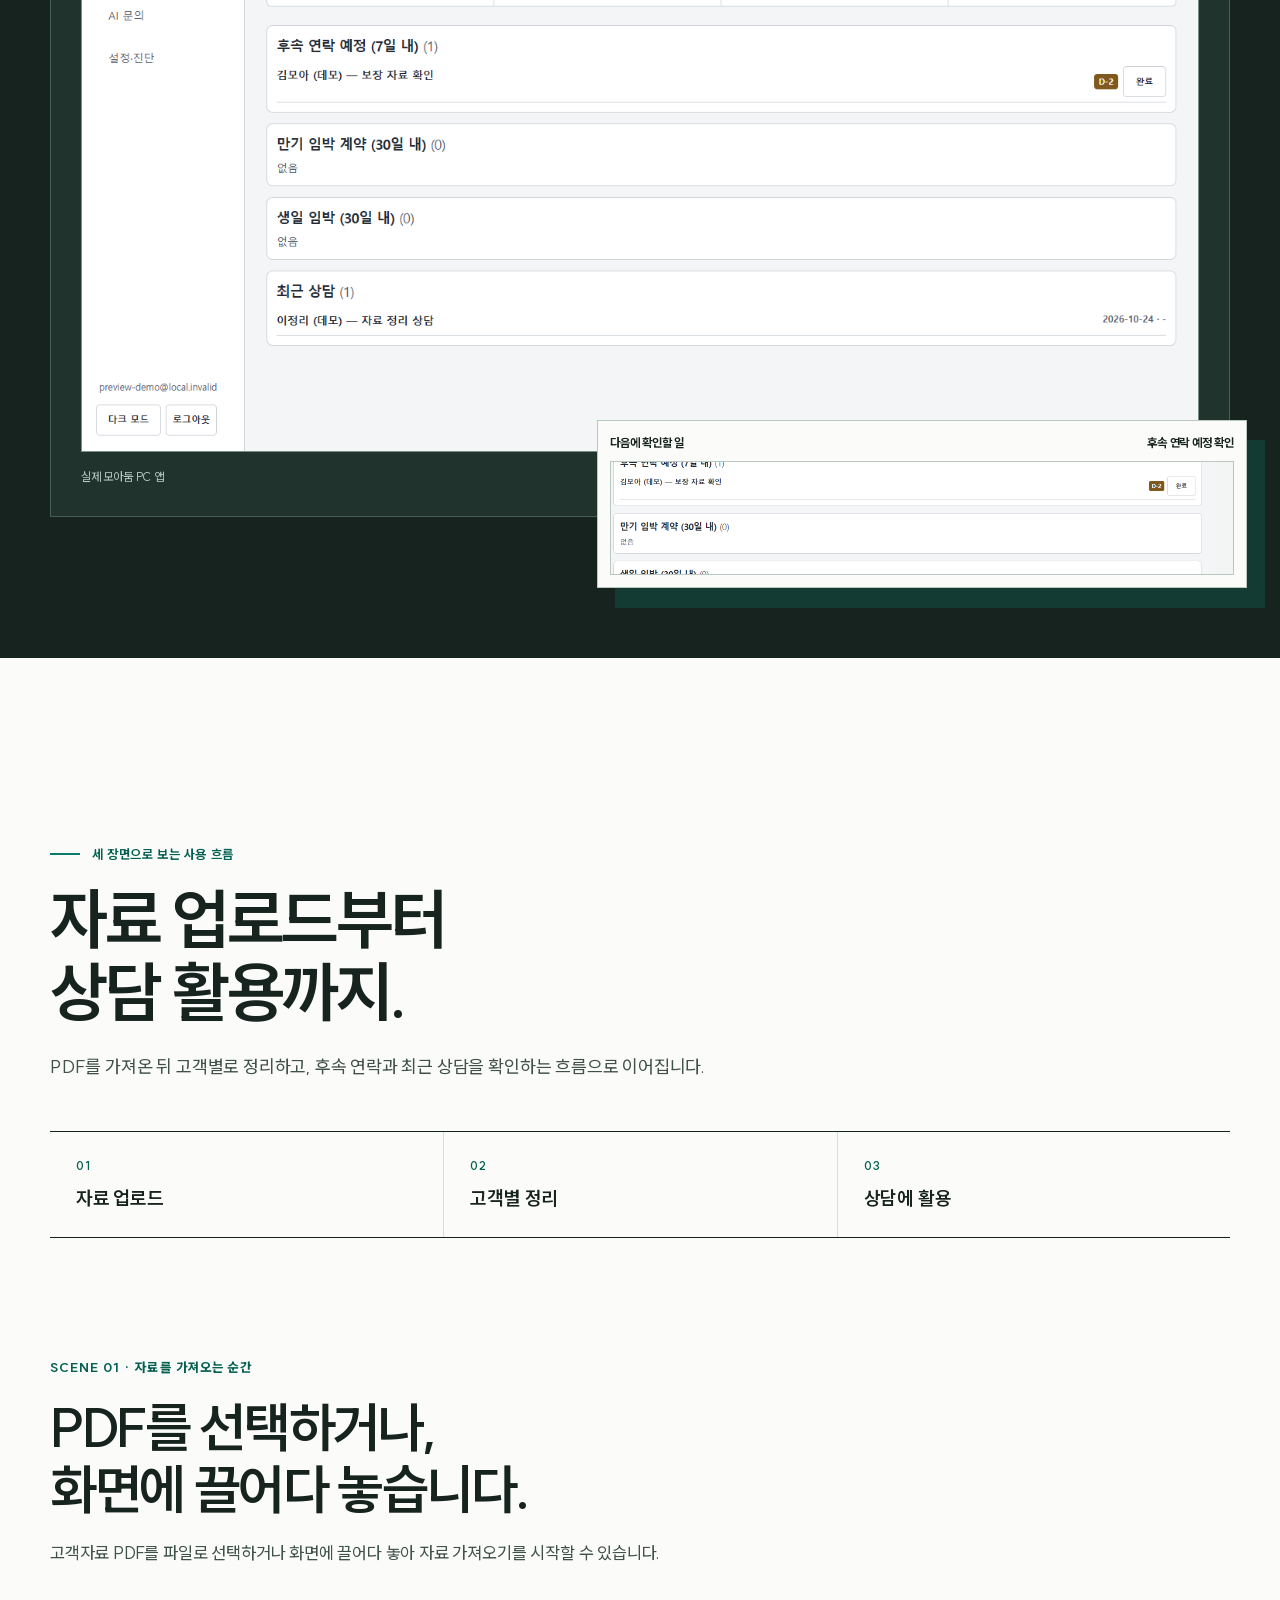
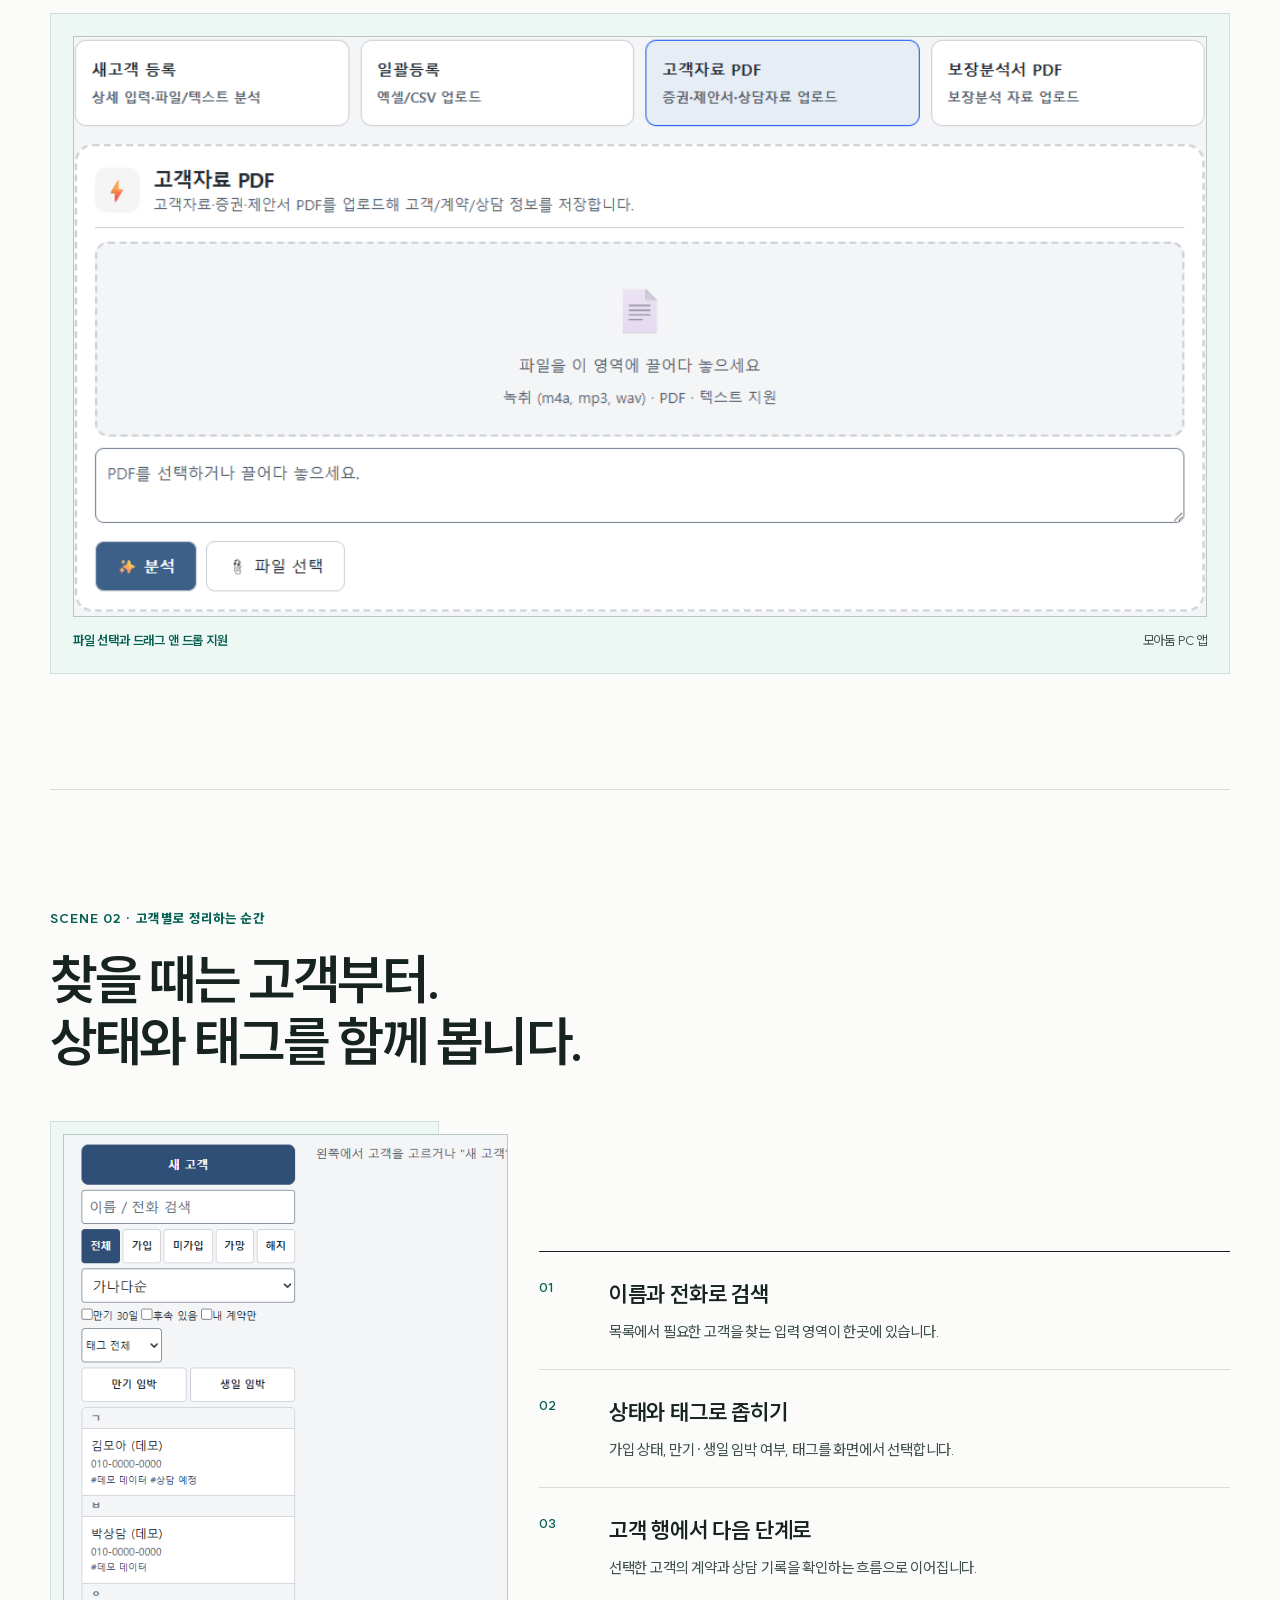
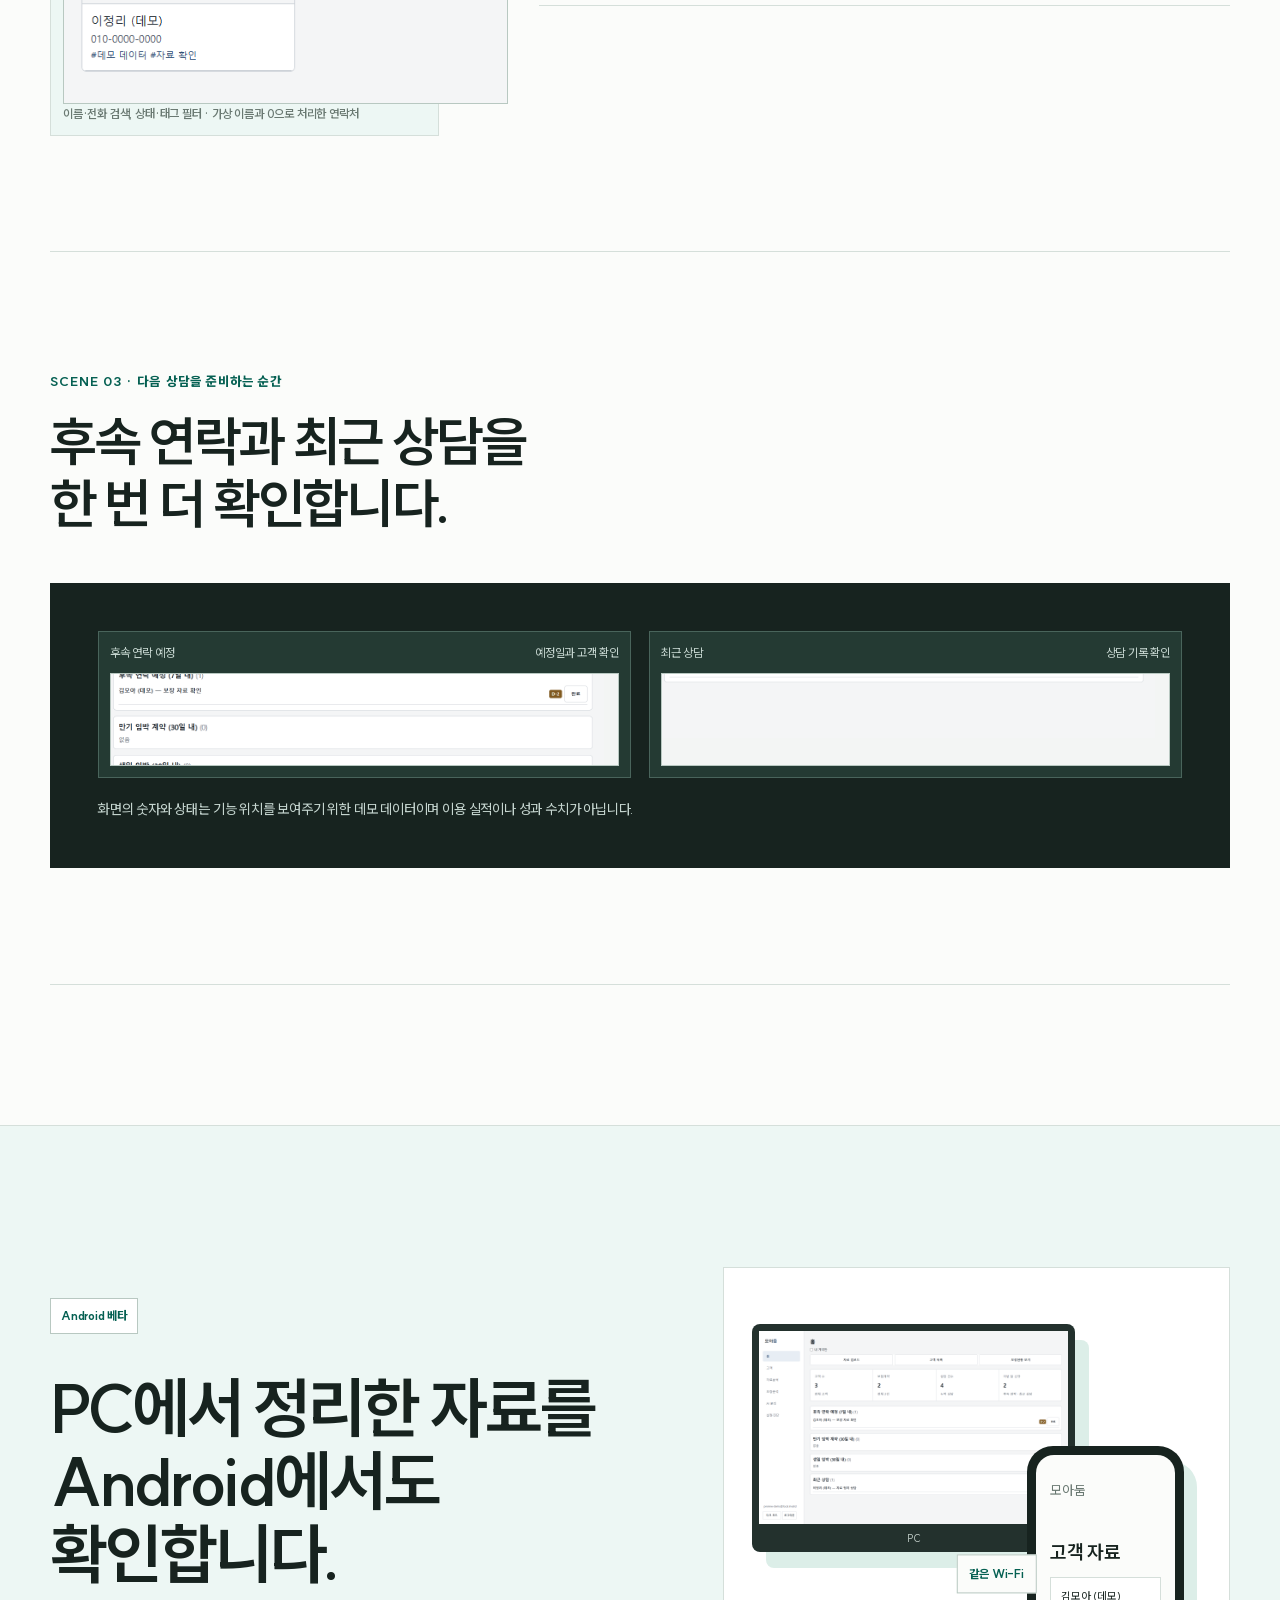
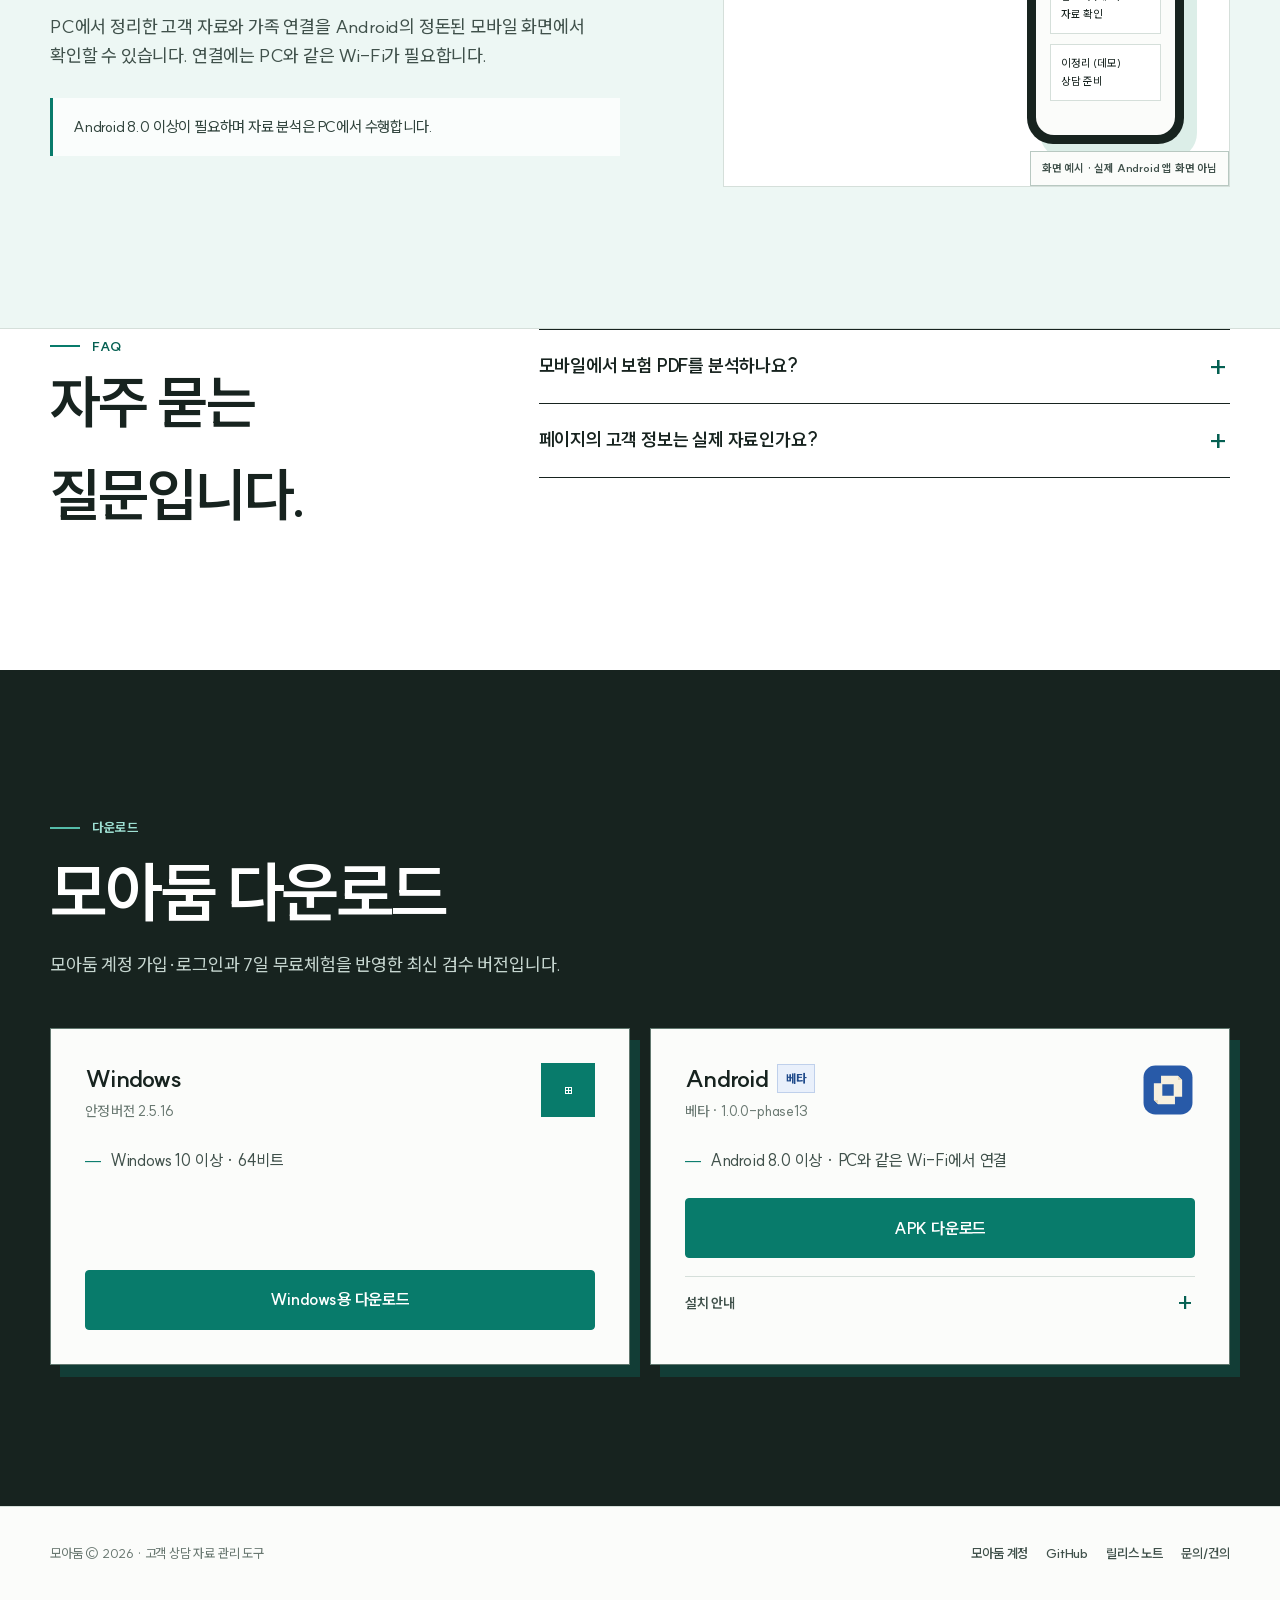
==== commit bcd300eb: "release: Windows 2.5.16 mobile connection readability update" ====
--- a/index.html
+++ b/index.html
@@ -19,6 +19,6 @@
 <section class="workflow" id="workflow"><div class="container"><div class="workflow-head"><span class="kicker">세 장면으로 보는 사용 흐름</span><h2 class="section-title">자료 업로드부터<br>상담 활용까지.</h2><p class="section-lead">PDF를 가져온 뒤 고객별로 정리하고, 후속 연락과 최근 상담을 확인하는 흐름으로 이어집니다.</p></div><div class="flow-intro" aria-label="모아둠 사용 순서"><div><span>01</span>자료 업로드</div><div><span>02</span>고객별 정리</div><div><span>03</span>상담에 활용</div></div><article class="story-block"><span class="story-number">SCENE 01 · 자료를 가져오는 순간</span><h3>PDF를 선택하거나,<br>화면에 끌어다 놓습니다.</h3><p>고객자료 PDF를 파일로 선택하거나 화면에 끌어다 놓아 자료 가져오기를 시작할 수 있습니다.</p><figure class="upload-visual"><div class="crop crop-upload"><img src="assets/product/moadoom-upload-demo.png" alt="모아둠 고객자료 PDF 업로드 영역 부분 확대" width="1440" height="900"></div><figcaption class="annotation-row"><strong>파일 선택과 드래그 앤 드롭 지원</strong><span>모아둠 PC 앱</span></figcaption></figure></article><article class="story-block"><span class="story-number">SCENE 02 · 고객별로 정리하는 순간</span><h3>찾을 때는 고객부터.<br>상태와 태그를 함께 봅니다.</h3><div class="customer-layout"><figure class="customer-visual"><div class="crop crop-customers"><img src="assets/product/moadoom-customers-demo.png" alt="모아둠 고객 검색, 필터와 가상 고객 목록 부분 확대" width="1440" height="900"></div><figcaption class="evidence">이름·전화 검색, 상태·태그 필터 · 가상 이름과 0으로 처리한 연락처</figcaption></figure><div class="callout-list"><div class="callout"><b>01</b><div><strong>이름과 전화로 검색</strong><p>목록에서 필요한 고객을 찾는 입력 영역이 한곳에 있습니다.</p></div></div><div class="callout"><b>02</b><div><strong>상태와 태그로 좁히기</strong><p>가입 상태, 만기·생일 임박 여부, 태그를 화면에서 선택합니다.</p></div></div><div class="callout"><b>03</b><div><strong>고객 행에서 다음 단계로</strong><p>선택한 고객의 계약과 상담 기록을 확인하는 흐름으로 이어집니다.</p></div></div></div></div></article><article class="story-block"><span class="story-number">SCENE 03 · 다음 상담을 준비하는 순간</span><h3>후속 연락과 최근 상담을<br>한 번 더 확인합니다.</h3><div class="use-band"><div class="band-grid"><figure class="band-shot"><header><span>후속 연락 예정</span><span>예정일과 고객 확인</span></header><div class="crop crop-follow"><img src="assets/product/moadoom-home-demo.png" alt="홈 화면의 후속 연락 예정 행 부분 확대" width="1440" height="900"></div></figure><figure class="band-shot"><header><span>최근 상담</span><span>상담 기록 확인</span></header><div class="crop crop-recent"><img src="assets/product/moadoom-home-demo.png" alt="홈 화면의 최근 상담 행 부분 확대" width="1440" height="900"></div></figure></div><p>화면의 숫자와 상태는 기능 위치를 보여주기 위한 데모 데이터이며 이용 실적이나 성과 수치가 아닙니다.</p></div></article></div></section>
 <section class="mobile-section" id="mobile"><div class="container mobile-grid"><div class="mobile-copy"><span class="status-badge">Android 베타</span><h2 class="section-title">PC에서 정리한 자료를<br>Android에서도 확인합니다.</h2><p>PC에서 정리한 고객 자료와 가족 연결을 Android의 정돈된 모바일 화면에서 확인할 수 있습니다. 연결에는 PC와 같은 Wi-Fi가 필요합니다.</p><div class="constraint">Android 8.0 이상이 필요하며 자료 분석은 PC에서 수행합니다.</div></div><div class="connection-scene" aria-label="PC와 Android가 같은 Wi-Fi에서 연결되는 흐름의 화면 예시"><div class="pc"><img src="assets/product/moadoom-home-demo.png" alt="가상 데모 데이터가 표시된 모아둠 PC 화면" width="1440" height="900"></div><span class="wifi">같은 Wi-Fi</span><div class="phone" aria-hidden="true"><div class="phone-screen"><small>모아둠</small><h3>고객 자료</h3><div class="phone-line">김모아 (데모)<br>자료 확인</div><div class="phone-line">이정리 (데모)<br>상담 준비</div></div></div><span class="example-label">화면 예시 · 실제 Android 앱 화면 아님</span></div></div></section>
 <section class="faq" aria-labelledby="faq-title"><div class="container faq-layout"><div><span class="kicker">FAQ</span><h2 id="faq-title">자주 묻는<br>질문입니다.</h2></div><div><details><summary>모바일에서 보험 PDF를 분석하나요?</summary><p>아닙니다. 자료 분석은 PC에서 수행합니다. 모바일 연결에는 PC와 같은 Wi-Fi가 필요합니다.</p></details><details><summary>페이지의 고객 정보는 실제 자료인가요?</summary><p>아닙니다. 공개용 가상 이름과 데모 수치만 사용했습니다.</p></details></div></div></section>
-<section class="download" id="download"><div class="container"><div class="download-head download-copy"><span class="kicker">다운로드</span><h2>모아둠 다운로드</h2><p>모아둠 계정 가입·로그인과 7일 무료체험을 반영한 최신 검수 버전입니다.</p></div><div class="download-cards"><article class="download-card"><div class="platform"><div><h3>Windows</h3><p class="version" id="windows-version" aria-live="polite">안정 버전 2.5.15</p></div><div class="platform-icon" aria-hidden="true">⊞</div></div><ul class="requirements"><li>Windows 10 이상 · 64비트</li></ul><a href="https://github.com/nasawon0-beep/insurance-ai/releases/download/v2.5.15-windows/Insurance.AI_2.5.15_x64-setup.exe" id="windows-download" class="button primary download-button">Windows용 다운로드</a></article><article class="download-card"><div class="platform"><div><div class="platform-title"><h3>Android</h3><span class="test-label">베타</span></div><p class="version" id="android-version" aria-live="polite">베타 · 1.0.0-phase13</p></div><div class="platform-icon brand-icon" aria-hidden="true"><img src="assets/brand/moadoom-icon-b.svg" alt=""></div></div><ul class="requirements"><li>Android 8.0 이상 · PC와 같은 Wi-Fi에서 연결</li></ul><a href="https://github.com/nasawon0-beep/insurance-ai/releases/download/android-phase13-sync-test/Moadoom_Android_1.0.0-phase13_debug.apk" id="android-download" class="button primary download-button">APK 다운로드</a><details class="download-details"><summary>설치 안내</summary><p>개발용 서명 APK이며 phase13 시험 버전입니다. phase11·12 사용자는 최초 한 번 수동으로 덮어쓰기 설치해야 하며, 기존 앱을 삭제하지 마세요. 이후 업데이트는 알림 → 브라우저 다운로드 → APK 열기 → Android 설치 승인 순서이며 무인 업데이트가 아닙니다. IP 자동 연결은 PC와 Android를 모두 업데이트하고 기존 주소로 한 번 정상 연결한 뒤 사용할 수 있습니다. 실폰 QR·동기화 및 업데이트 설치 흐름의 전체 검증은 완료되지 않았습니다. 설치 시 사용한 브라우저 또는 파일 앱에서 ‘알 수 없는 앱 설치’를 허용해야 할 수 있습니다.</p></details></article></div></div></section></main>
+<section class="download" id="download"><div class="container"><div class="download-head download-copy"><span class="kicker">다운로드</span><h2>모아둠 다운로드</h2><p>모아둠 계정 가입·로그인과 7일 무료체험을 반영한 최신 검수 버전입니다.</p></div><div class="download-cards"><article class="download-card"><div class="platform"><div><h3>Windows</h3><p class="version" id="windows-version" aria-live="polite">안정 버전 2.5.16</p></div><div class="platform-icon" aria-hidden="true">⊞</div></div><ul class="requirements"><li>Windows 10 이상 · 64비트</li></ul><a href="https://github.com/nasawon0-beep/insurance-ai/releases/download/v2.5.16-windows/Insurance.AI_2.5.16_x64-setup.exe" id="windows-download" class="button primary download-button">Windows용 다운로드</a></article><article class="download-card"><div class="platform"><div><div class="platform-title"><h3>Android</h3><span class="test-label">베타</span></div><p class="version" id="android-version" aria-live="polite">베타 · 1.0.0-phase13</p></div><div class="platform-icon brand-icon" aria-hidden="true"><img src="assets/brand/moadoom-icon-b.svg" alt=""></div></div><ul class="requirements"><li>Android 8.0 이상 · PC와 같은 Wi-Fi에서 연결</li></ul><a href="https://github.com/nasawon0-beep/insurance-ai/releases/download/android-phase13-sync-test/Moadoom_Android_1.0.0-phase13_debug.apk" id="android-download" class="button primary download-button">APK 다운로드</a><details class="download-details"><summary>설치 안내</summary><p>개발용 서명 APK이며 phase13 시험 버전입니다. phase11·12 사용자는 최초 한 번 수동으로 덮어쓰기 설치해야 하며, 기존 앱을 삭제하지 마세요. 이후 업데이트는 알림 → 브라우저 다운로드 → APK 열기 → Android 설치 승인 순서이며 무인 업데이트가 아닙니다. IP 자동 연결은 PC와 Android를 모두 업데이트하고 기존 주소로 한 번 정상 연결한 뒤 사용할 수 있습니다. 실폰 QR·동기화 및 업데이트 설치 흐름의 전체 검증은 완료되지 않았습니다. 설치 시 사용한 브라우저 또는 파일 앱에서 ‘알 수 없는 앱 설치’를 허용해야 할 수 있습니다.</p></details></article></div></div></section></main>
 <footer><div class="container footer-inner"><div>모아둠 © 2026 · 고객 상담 자료 관리 도구</div><div class="footer-links"><a href="account/">모아둠 계정</a><a href="https://github.com/nasawon0-beep/insurance-ai" target="_blank" rel="noopener">GitHub</a><a href="https://github.com/nasawon0-beep/insurance-ai/releases" target="_blank" rel="noopener">릴리스 노트</a><a href="https://github.com/nasawon0-beep/insurance-ai/issues" target="_blank" rel="noopener">문의/건의</a></div></div></footer>
 <script>const windowsConfig={url:'api/windows.json',platform:'windows',versionId:'windows-version',downloadId:'windows-download',formatVersion:version=>`안정 버전 ${version}`,normalize:data=>({version:data.version||data.latestVersion,downloadUrl:data.url||data.downloadUrl})};const androidConfig={url:'api/android.json',platform:'android',versionId:'android-version',downloadId:'android-download',formatVersion:version=>`베타 · ${version}`,normalize:data=>({version:data.versionName,downloadUrl:data.downloadUrl})};async function loadPlatformInfo(config){const versionEl=document.getElementById(config.versionId);const downloadEl=document.getElementById(config.downloadId);try{const response=await fetch(config.url,{cache:'no-store'});if(!response.ok)throw new Error(`${config.url} returned ${response.status}`);const raw=await response.json();const apiPlatform=String(raw.platform||'').toLowerCase();if(apiPlatform&&apiPlatform!==config.platform)throw new Error(`${config.url} platform mismatch`);const data=config.normalize(raw);if(!data.version||!data.downloadUrl)throw new Error(`${config.url} is missing required fields`);versionEl.textContent=config.formatVersion(data.version);downloadEl.href=data.downloadUrl;downloadEl.removeAttribute('aria-disabled')}catch(error){console.warn(`${config.platform} 버전 정보를 불러오지 못했습니다:`,error.message)}}document.querySelectorAll('a[href^="#"]:not(.download-button)').forEach(anchor=>{anchor.addEventListener('click',event=>{const selector=anchor.getAttribute('href');if(!selector||selector==='#')return;const target=document.querySelector(selector);if(!target)return;event.preventDefault();window.location.hash=selector})});loadPlatformInfo(windowsConfig);loadPlatformInfo(androidConfig);</script></body></html>
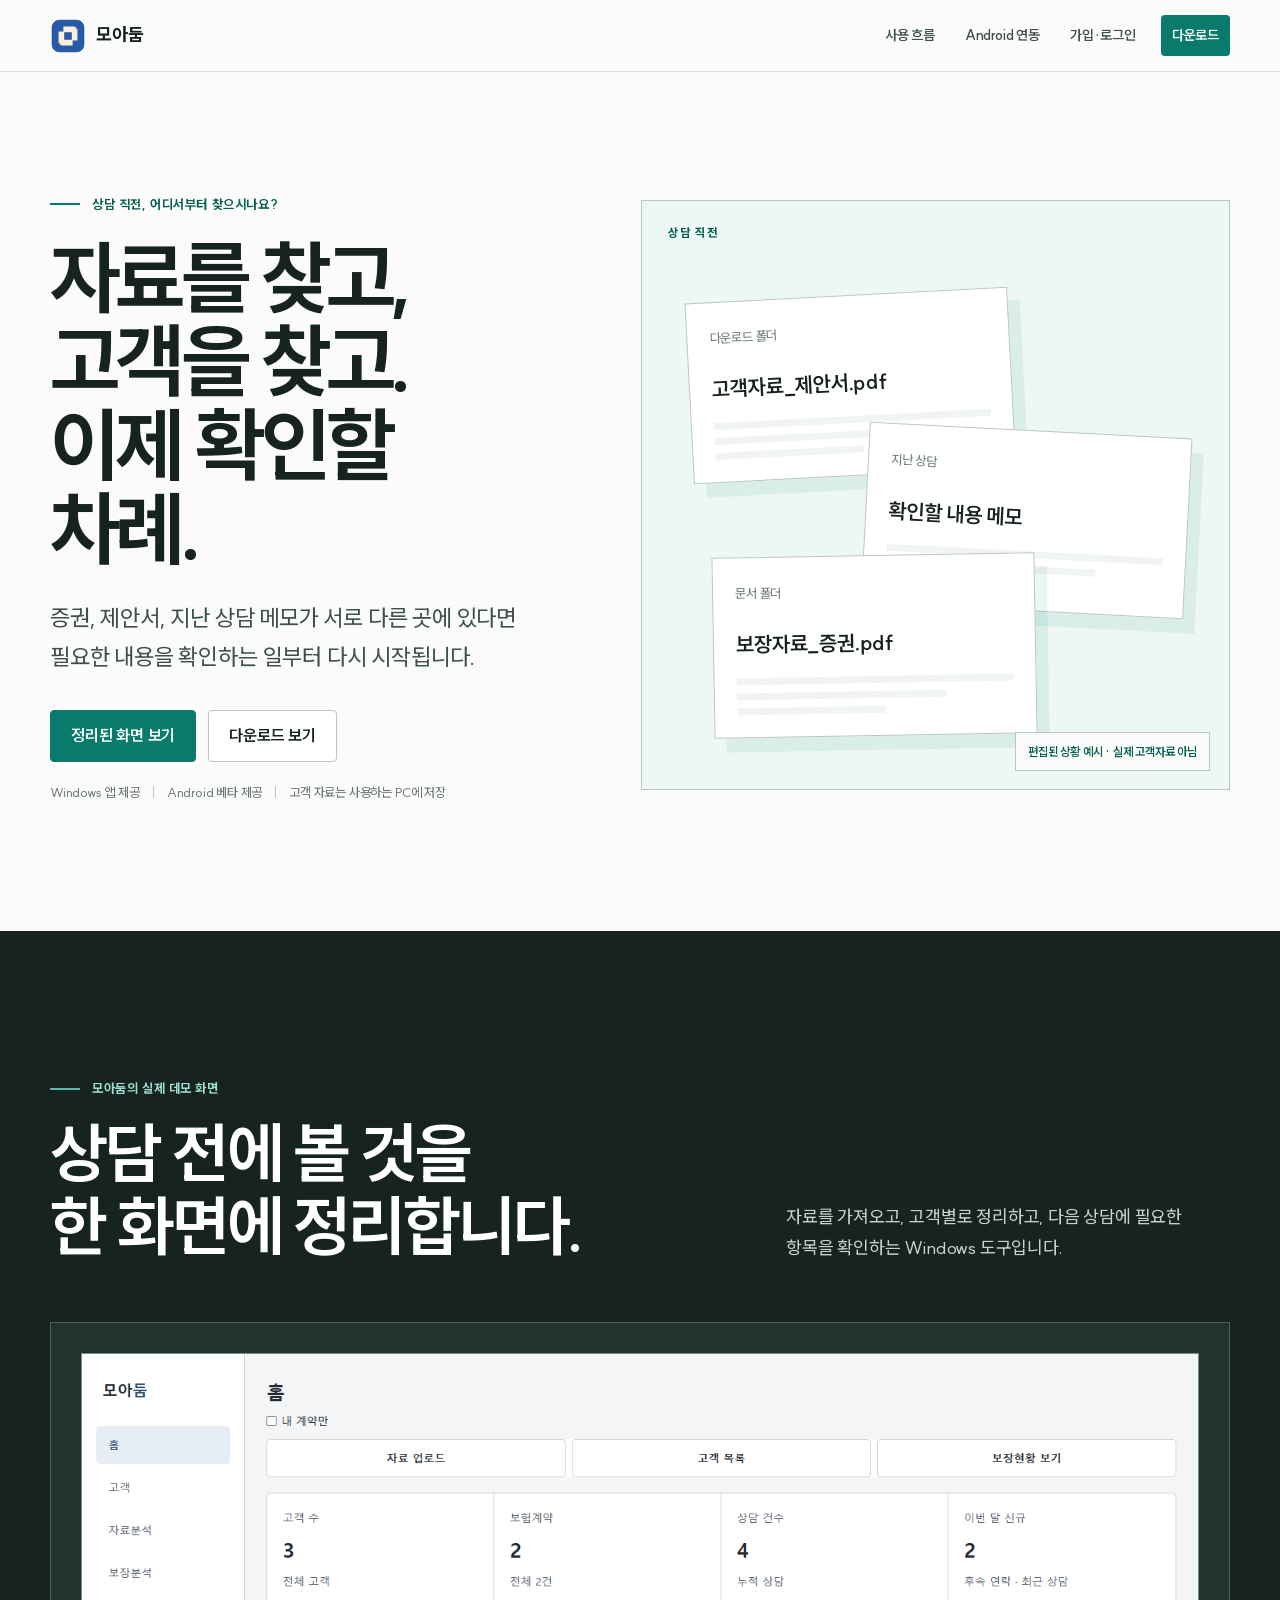
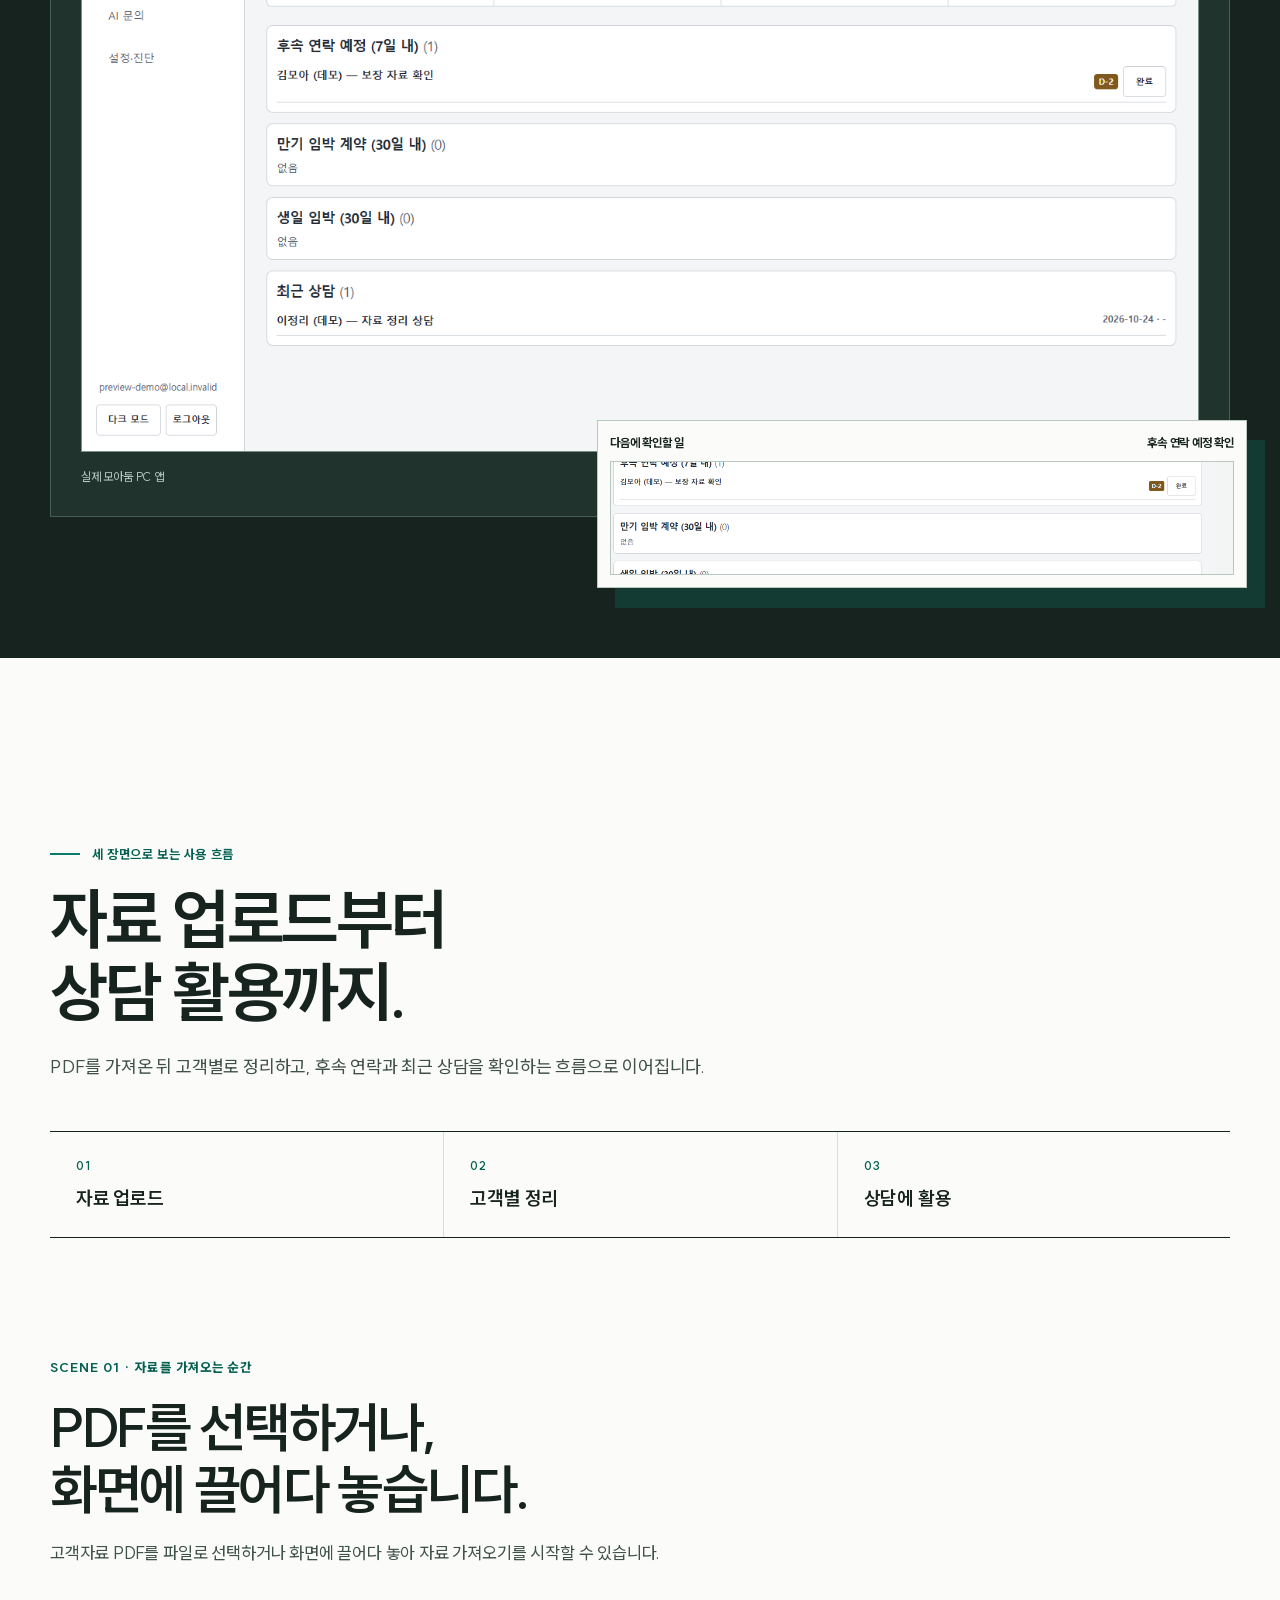
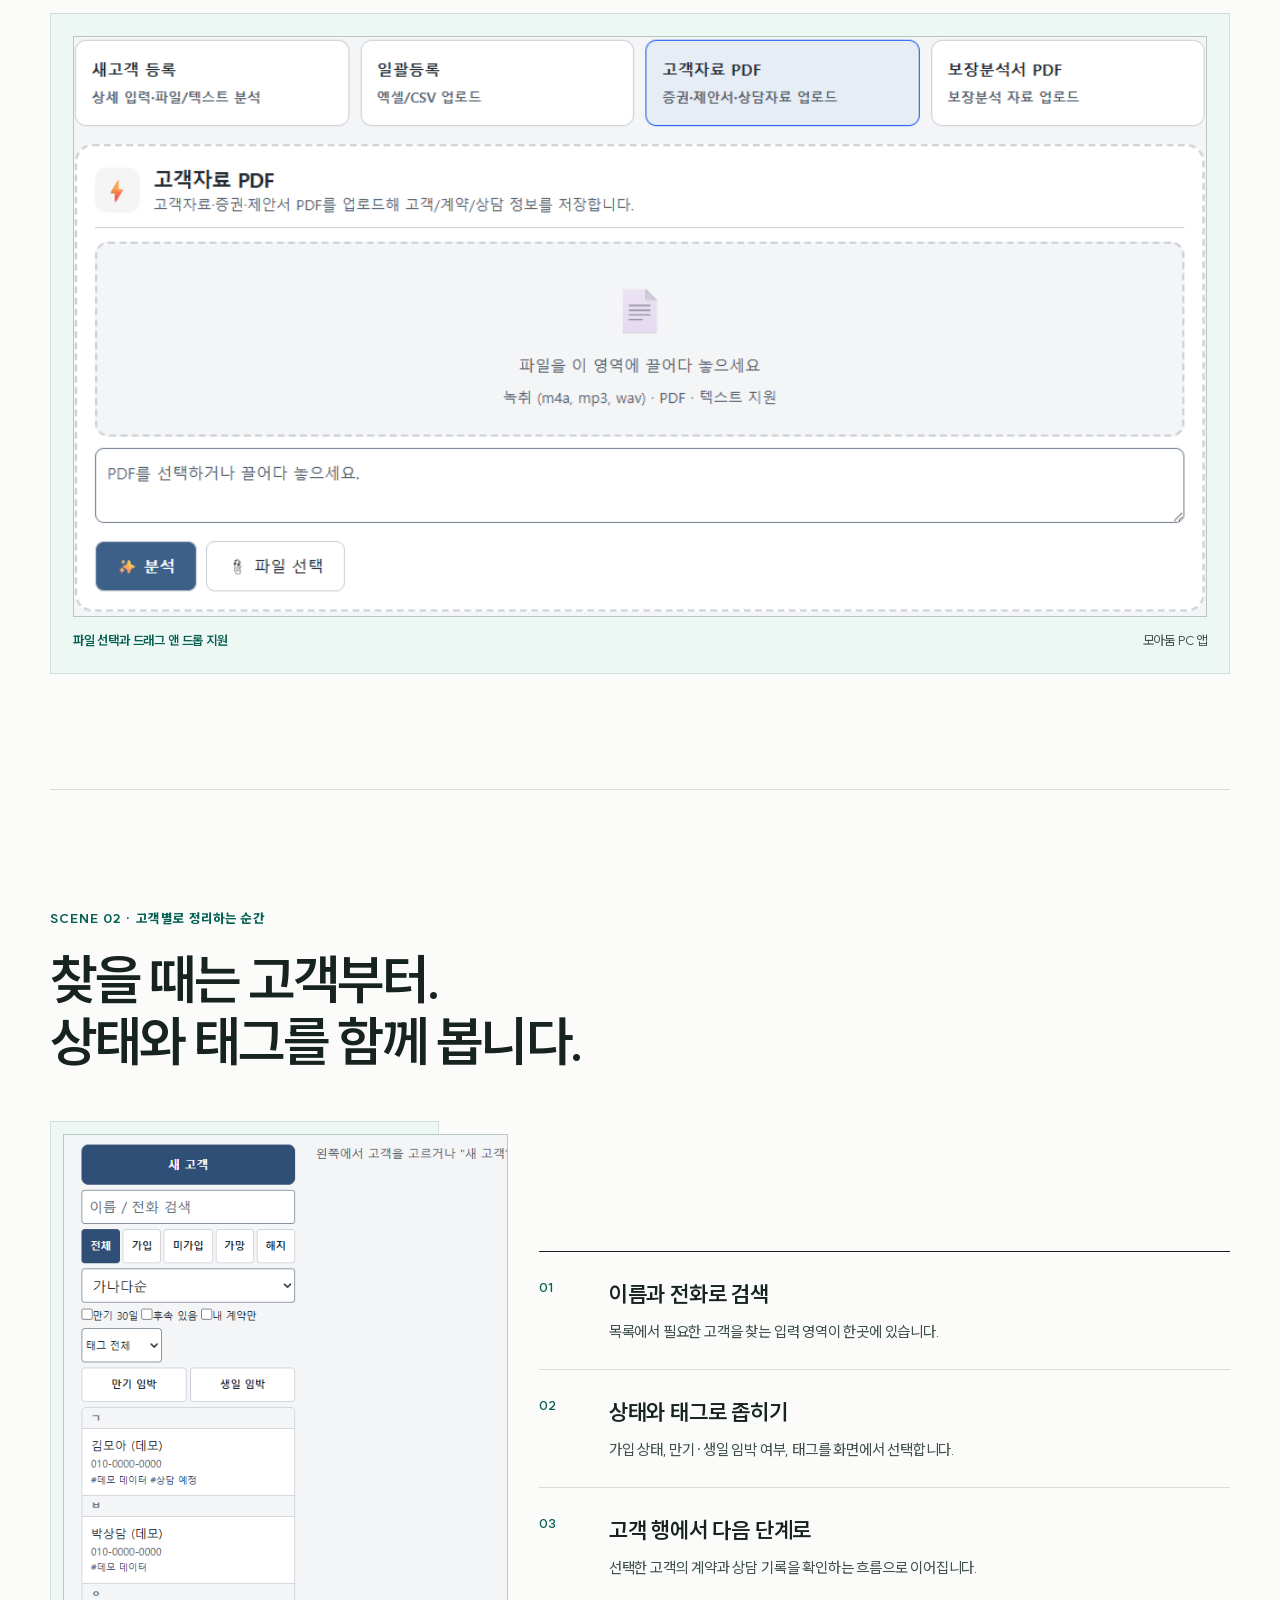
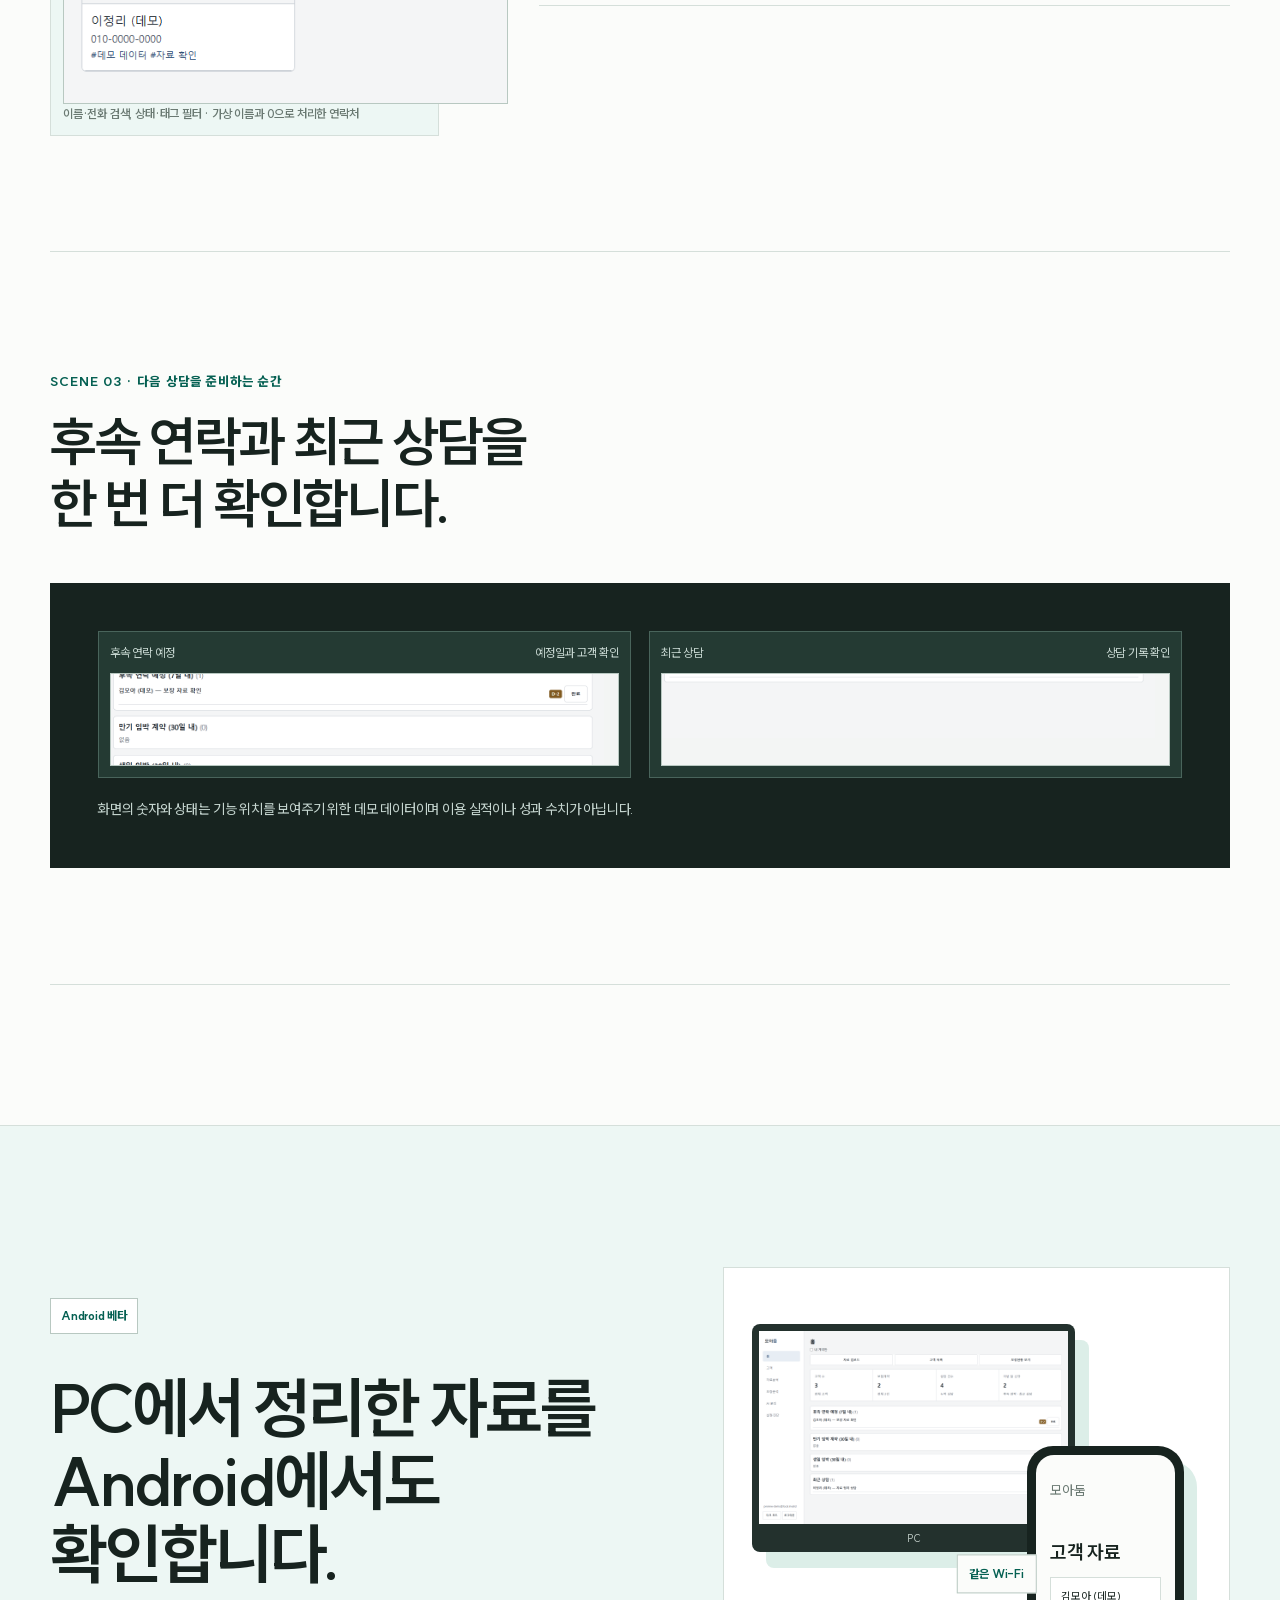
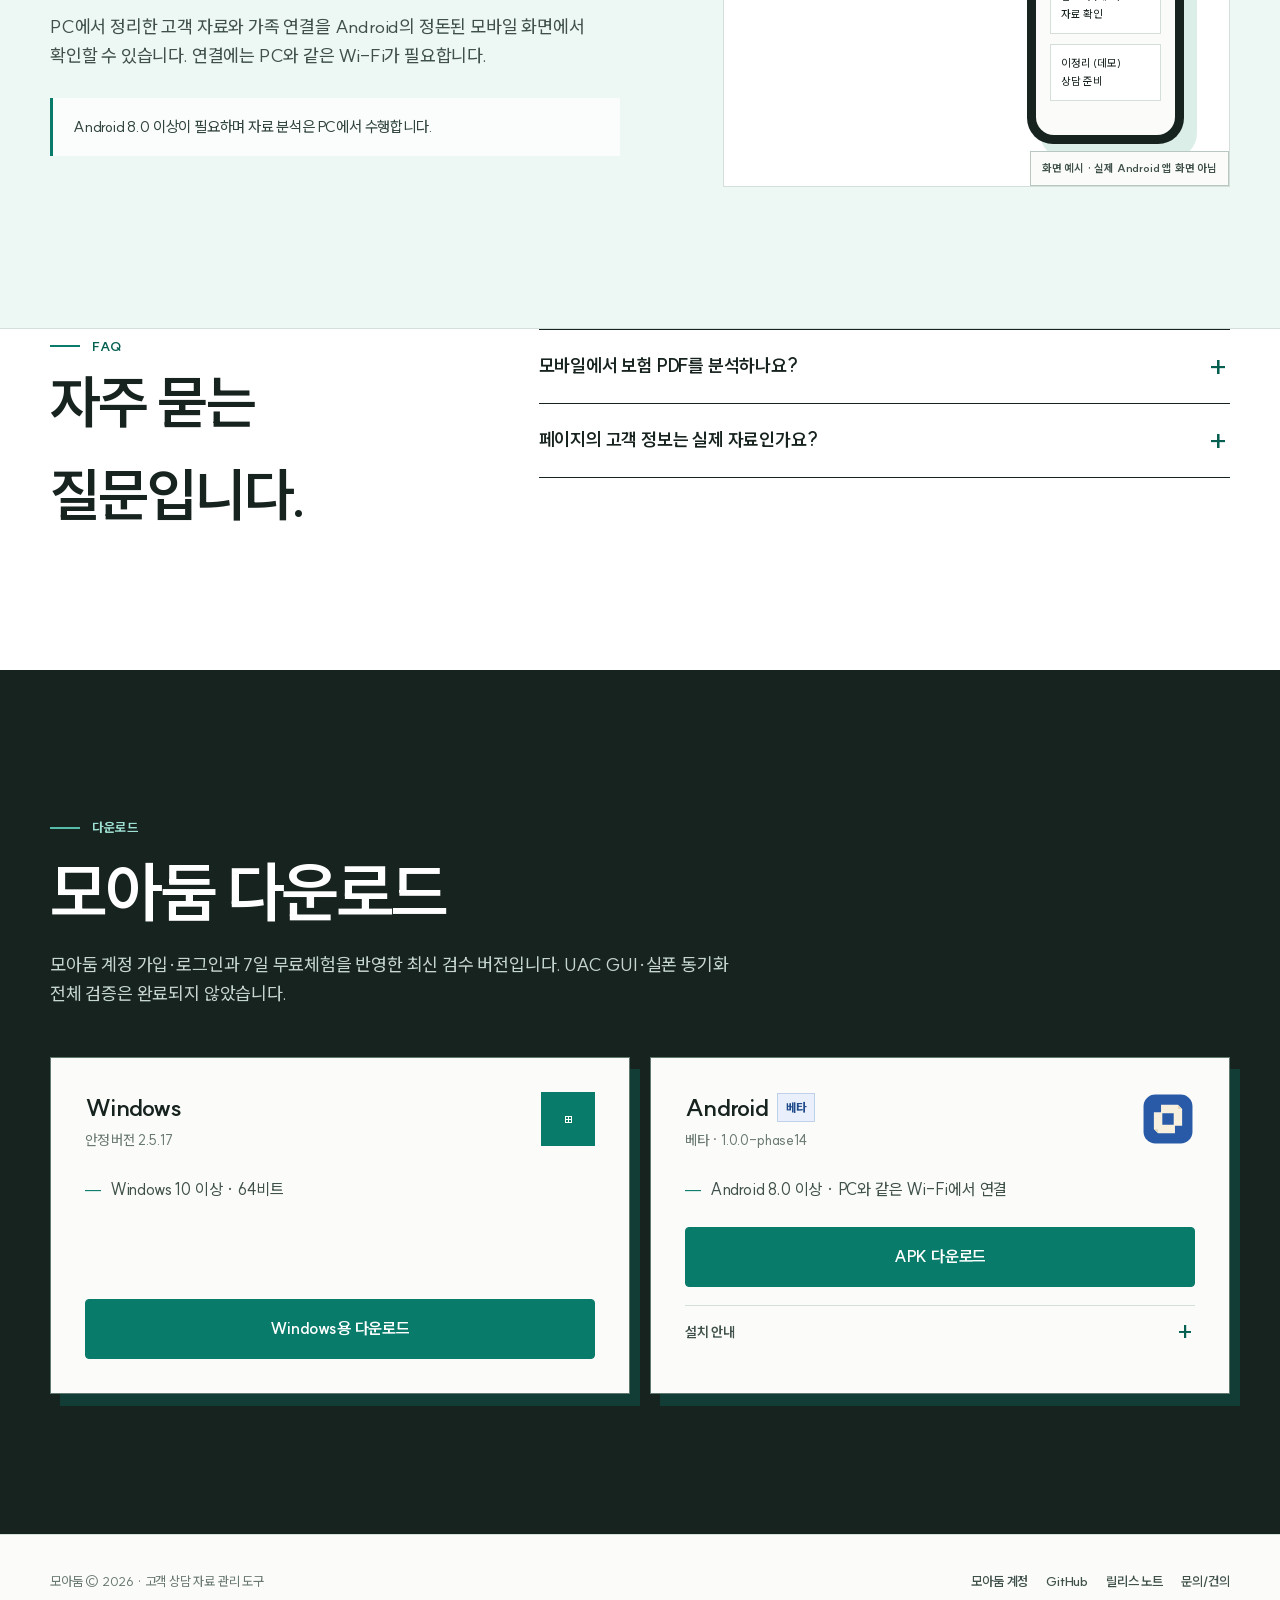
==== commit aca2bdfc: "release: Windows 2.5.17 and Android phase14 site updates" ====
--- a/index.html
+++ b/index.html
@@ -19,6 +19,6 @@
 <section class="workflow" id="workflow"><div class="container"><div class="workflow-head"><span class="kicker">세 장면으로 보는 사용 흐름</span><h2 class="section-title">자료 업로드부터<br>상담 활용까지.</h2><p class="section-lead">PDF를 가져온 뒤 고객별로 정리하고, 후속 연락과 최근 상담을 확인하는 흐름으로 이어집니다.</p></div><div class="flow-intro" aria-label="모아둠 사용 순서"><div><span>01</span>자료 업로드</div><div><span>02</span>고객별 정리</div><div><span>03</span>상담에 활용</div></div><article class="story-block"><span class="story-number">SCENE 01 · 자료를 가져오는 순간</span><h3>PDF를 선택하거나,<br>화면에 끌어다 놓습니다.</h3><p>고객자료 PDF를 파일로 선택하거나 화면에 끌어다 놓아 자료 가져오기를 시작할 수 있습니다.</p><figure class="upload-visual"><div class="crop crop-upload"><img src="assets/product/moadoom-upload-demo.png" alt="모아둠 고객자료 PDF 업로드 영역 부분 확대" width="1440" height="900"></div><figcaption class="annotation-row"><strong>파일 선택과 드래그 앤 드롭 지원</strong><span>모아둠 PC 앱</span></figcaption></figure></article><article class="story-block"><span class="story-number">SCENE 02 · 고객별로 정리하는 순간</span><h3>찾을 때는 고객부터.<br>상태와 태그를 함께 봅니다.</h3><div class="customer-layout"><figure class="customer-visual"><div class="crop crop-customers"><img src="assets/product/moadoom-customers-demo.png" alt="모아둠 고객 검색, 필터와 가상 고객 목록 부분 확대" width="1440" height="900"></div><figcaption class="evidence">이름·전화 검색, 상태·태그 필터 · 가상 이름과 0으로 처리한 연락처</figcaption></figure><div class="callout-list"><div class="callout"><b>01</b><div><strong>이름과 전화로 검색</strong><p>목록에서 필요한 고객을 찾는 입력 영역이 한곳에 있습니다.</p></div></div><div class="callout"><b>02</b><div><strong>상태와 태그로 좁히기</strong><p>가입 상태, 만기·생일 임박 여부, 태그를 화면에서 선택합니다.</p></div></div><div class="callout"><b>03</b><div><strong>고객 행에서 다음 단계로</strong><p>선택한 고객의 계약과 상담 기록을 확인하는 흐름으로 이어집니다.</p></div></div></div></div></article><article class="story-block"><span class="story-number">SCENE 03 · 다음 상담을 준비하는 순간</span><h3>후속 연락과 최근 상담을<br>한 번 더 확인합니다.</h3><div class="use-band"><div class="band-grid"><figure class="band-shot"><header><span>후속 연락 예정</span><span>예정일과 고객 확인</span></header><div class="crop crop-follow"><img src="assets/product/moadoom-home-demo.png" alt="홈 화면의 후속 연락 예정 행 부분 확대" width="1440" height="900"></div></figure><figure class="band-shot"><header><span>최근 상담</span><span>상담 기록 확인</span></header><div class="crop crop-recent"><img src="assets/product/moadoom-home-demo.png" alt="홈 화면의 최근 상담 행 부분 확대" width="1440" height="900"></div></figure></div><p>화면의 숫자와 상태는 기능 위치를 보여주기 위한 데모 데이터이며 이용 실적이나 성과 수치가 아닙니다.</p></div></article></div></section>
 <section class="mobile-section" id="mobile"><div class="container mobile-grid"><div class="mobile-copy"><span class="status-badge">Android 베타</span><h2 class="section-title">PC에서 정리한 자료를<br>Android에서도 확인합니다.</h2><p>PC에서 정리한 고객 자료와 가족 연결을 Android의 정돈된 모바일 화면에서 확인할 수 있습니다. 연결에는 PC와 같은 Wi-Fi가 필요합니다.</p><div class="constraint">Android 8.0 이상이 필요하며 자료 분석은 PC에서 수행합니다.</div></div><div class="connection-scene" aria-label="PC와 Android가 같은 Wi-Fi에서 연결되는 흐름의 화면 예시"><div class="pc"><img src="assets/product/moadoom-home-demo.png" alt="가상 데모 데이터가 표시된 모아둠 PC 화면" width="1440" height="900"></div><span class="wifi">같은 Wi-Fi</span><div class="phone" aria-hidden="true"><div class="phone-screen"><small>모아둠</small><h3>고객 자료</h3><div class="phone-line">김모아 (데모)<br>자료 확인</div><div class="phone-line">이정리 (데모)<br>상담 준비</div></div></div><span class="example-label">화면 예시 · 실제 Android 앱 화면 아님</span></div></div></section>
 <section class="faq" aria-labelledby="faq-title"><div class="container faq-layout"><div><span class="kicker">FAQ</span><h2 id="faq-title">자주 묻는<br>질문입니다.</h2></div><div><details><summary>모바일에서 보험 PDF를 분석하나요?</summary><p>아닙니다. 자료 분석은 PC에서 수행합니다. 모바일 연결에는 PC와 같은 Wi-Fi가 필요합니다.</p></details><details><summary>페이지의 고객 정보는 실제 자료인가요?</summary><p>아닙니다. 공개용 가상 이름과 데모 수치만 사용했습니다.</p></details></div></div></section>
-<section class="download" id="download"><div class="container"><div class="download-head download-copy"><span class="kicker">다운로드</span><h2>모아둠 다운로드</h2><p>모아둠 계정 가입·로그인과 7일 무료체험을 반영한 최신 검수 버전입니다.</p></div><div class="download-cards"><article class="download-card"><div class="platform"><div><h3>Windows</h3><p class="version" id="windows-version" aria-live="polite">안정 버전 2.5.16</p></div><div class="platform-icon" aria-hidden="true">⊞</div></div><ul class="requirements"><li>Windows 10 이상 · 64비트</li></ul><a href="https://github.com/nasawon0-beep/insurance-ai/releases/download/v2.5.16-windows/Insurance.AI_2.5.16_x64-setup.exe" id="windows-download" class="button primary download-button">Windows용 다운로드</a></article><article class="download-card"><div class="platform"><div><div class="platform-title"><h3>Android</h3><span class="test-label">베타</span></div><p class="version" id="android-version" aria-live="polite">베타 · 1.0.0-phase13</p></div><div class="platform-icon brand-icon" aria-hidden="true"><img src="assets/brand/moadoom-icon-b.svg" alt=""></div></div><ul class="requirements"><li>Android 8.0 이상 · PC와 같은 Wi-Fi에서 연결</li></ul><a href="https://github.com/nasawon0-beep/insurance-ai/releases/download/android-phase13-sync-test/Moadoom_Android_1.0.0-phase13_debug.apk" id="android-download" class="button primary download-button">APK 다운로드</a><details class="download-details"><summary>설치 안내</summary><p>개발용 서명 APK이며 phase13 시험 버전입니다. phase11·12 사용자는 최초 한 번 수동으로 덮어쓰기 설치해야 하며, 기존 앱을 삭제하지 마세요. 이후 업데이트는 알림 → 브라우저 다운로드 → APK 열기 → Android 설치 승인 순서이며 무인 업데이트가 아닙니다. IP 자동 연결은 PC와 Android를 모두 업데이트하고 기존 주소로 한 번 정상 연결한 뒤 사용할 수 있습니다. 실폰 QR·동기화 및 업데이트 설치 흐름의 전체 검증은 완료되지 않았습니다. 설치 시 사용한 브라우저 또는 파일 앱에서 ‘알 수 없는 앱 설치’를 허용해야 할 수 있습니다.</p></details></article></div></div></section></main>
+<section class="download" id="download"><div class="container"><div class="download-head download-copy"><span class="kicker">다운로드</span><h2>모아둠 다운로드</h2><p>모아둠 계정 가입·로그인과 7일 무료체험을 반영한 최신 검수 버전입니다. UAC GUI·실폰 동기화 전체 검증은 완료되지 않았습니다.</p></div><div class="download-cards"><article class="download-card"><div class="platform"><div><h3>Windows</h3><p class="version" id="windows-version" aria-live="polite">안정 버전 2.5.17</p></div><div class="platform-icon" aria-hidden="true">⊞</div></div><ul class="requirements"><li>Windows 10 이상 · 64비트</li></ul><a href="https://github.com/nasawon0-beep/insurance-ai/releases/download/v2.5.17-windows/Insurance.AI_2.5.17_x64-setup.exe" id="windows-download" class="button primary download-button">Windows용 다운로드</a></article><article class="download-card"><div class="platform"><div><div class="platform-title"><h3>Android</h3><span class="test-label">베타</span></div><p class="version" id="android-version" aria-live="polite">베타 · 1.0.0-phase14</p></div><div class="platform-icon brand-icon" aria-hidden="true"><img src="assets/brand/moadoom-icon-b.svg" alt=""></div></div><ul class="requirements"><li>Android 8.0 이상 · PC와 같은 Wi-Fi에서 연결</li></ul><a href="https://github.com/nasawon0-beep/insurance-ai/releases/download/android-phase14-sync-test/Moadoom_Android_1.0.0-phase14_debug.apk" id="android-download" class="button primary download-button">APK 다운로드</a><details class="download-details"><summary>설치 안내</summary><p>개발용 서명 APK이며 phase13 시험 버전입니다. phase11·12 사용자는 최초 한 번 수동으로 덮어쓰기 설치해야 하며, 기존 앱을 삭제하지 마세요. 이후 업데이트는 알림 → 브라우저 다운로드 → APK 열기 → Android 설치 승인 순서이며 무인 업데이트가 아닙니다. IP 자동 연결은 PC와 Android를 모두 업데이트하고 기존 주소로 한 번 정상 연결한 뒤 사용할 수 있습니다. 실폰 QR·동기화 및 업데이트 설치 흐름의 전체 검증은 완료되지 않았습니다. 설치 시 사용한 브라우저 또는 파일 앱에서 ‘알 수 없는 앱 설치’를 허용해야 할 수 있습니다.</p></details></article></div></div></section></main>
 <footer><div class="container footer-inner"><div>모아둠 © 2026 · 고객 상담 자료 관리 도구</div><div class="footer-links"><a href="account/">모아둠 계정</a><a href="https://github.com/nasawon0-beep/insurance-ai" target="_blank" rel="noopener">GitHub</a><a href="https://github.com/nasawon0-beep/insurance-ai/releases" target="_blank" rel="noopener">릴리스 노트</a><a href="https://github.com/nasawon0-beep/insurance-ai/issues" target="_blank" rel="noopener">문의/건의</a></div></div></footer>
 <script>const windowsConfig={url:'api/windows.json',platform:'windows',versionId:'windows-version',downloadId:'windows-download',formatVersion:version=>`안정 버전 ${version}`,normalize:data=>({version:data.version||data.latestVersion,downloadUrl:data.url||data.downloadUrl})};const androidConfig={url:'api/android.json',platform:'android',versionId:'android-version',downloadId:'android-download',formatVersion:version=>`베타 · ${version}`,normalize:data=>({version:data.versionName,downloadUrl:data.downloadUrl})};async function loadPlatformInfo(config){const versionEl=document.getElementById(config.versionId);const downloadEl=document.getElementById(config.downloadId);try{const response=await fetch(config.url,{cache:'no-store'});if(!response.ok)throw new Error(`${config.url} returned ${response.status}`);const raw=await response.json();const apiPlatform=String(raw.platform||'').toLowerCase();if(apiPlatform&&apiPlatform!==config.platform)throw new Error(`${config.url} platform mismatch`);const data=config.normalize(raw);if(!data.version||!data.downloadUrl)throw new Error(`${config.url} is missing required fields`);versionEl.textContent=config.formatVersion(data.version);downloadEl.href=data.downloadUrl;downloadEl.removeAttribute('aria-disabled')}catch(error){console.warn(`${config.platform} 버전 정보를 불러오지 못했습니다:`,error.message)}}document.querySelectorAll('a[href^="#"]:not(.download-button)').forEach(anchor=>{anchor.addEventListener('click',event=>{const selector=anchor.getAttribute('href');if(!selector||selector==='#')return;const target=document.querySelector(selector);if(!target)return;event.preventDefault();window.location.hash=selector})});loadPlatformInfo(windowsConfig);loadPlatformInfo(androidConfig);</script></body></html>
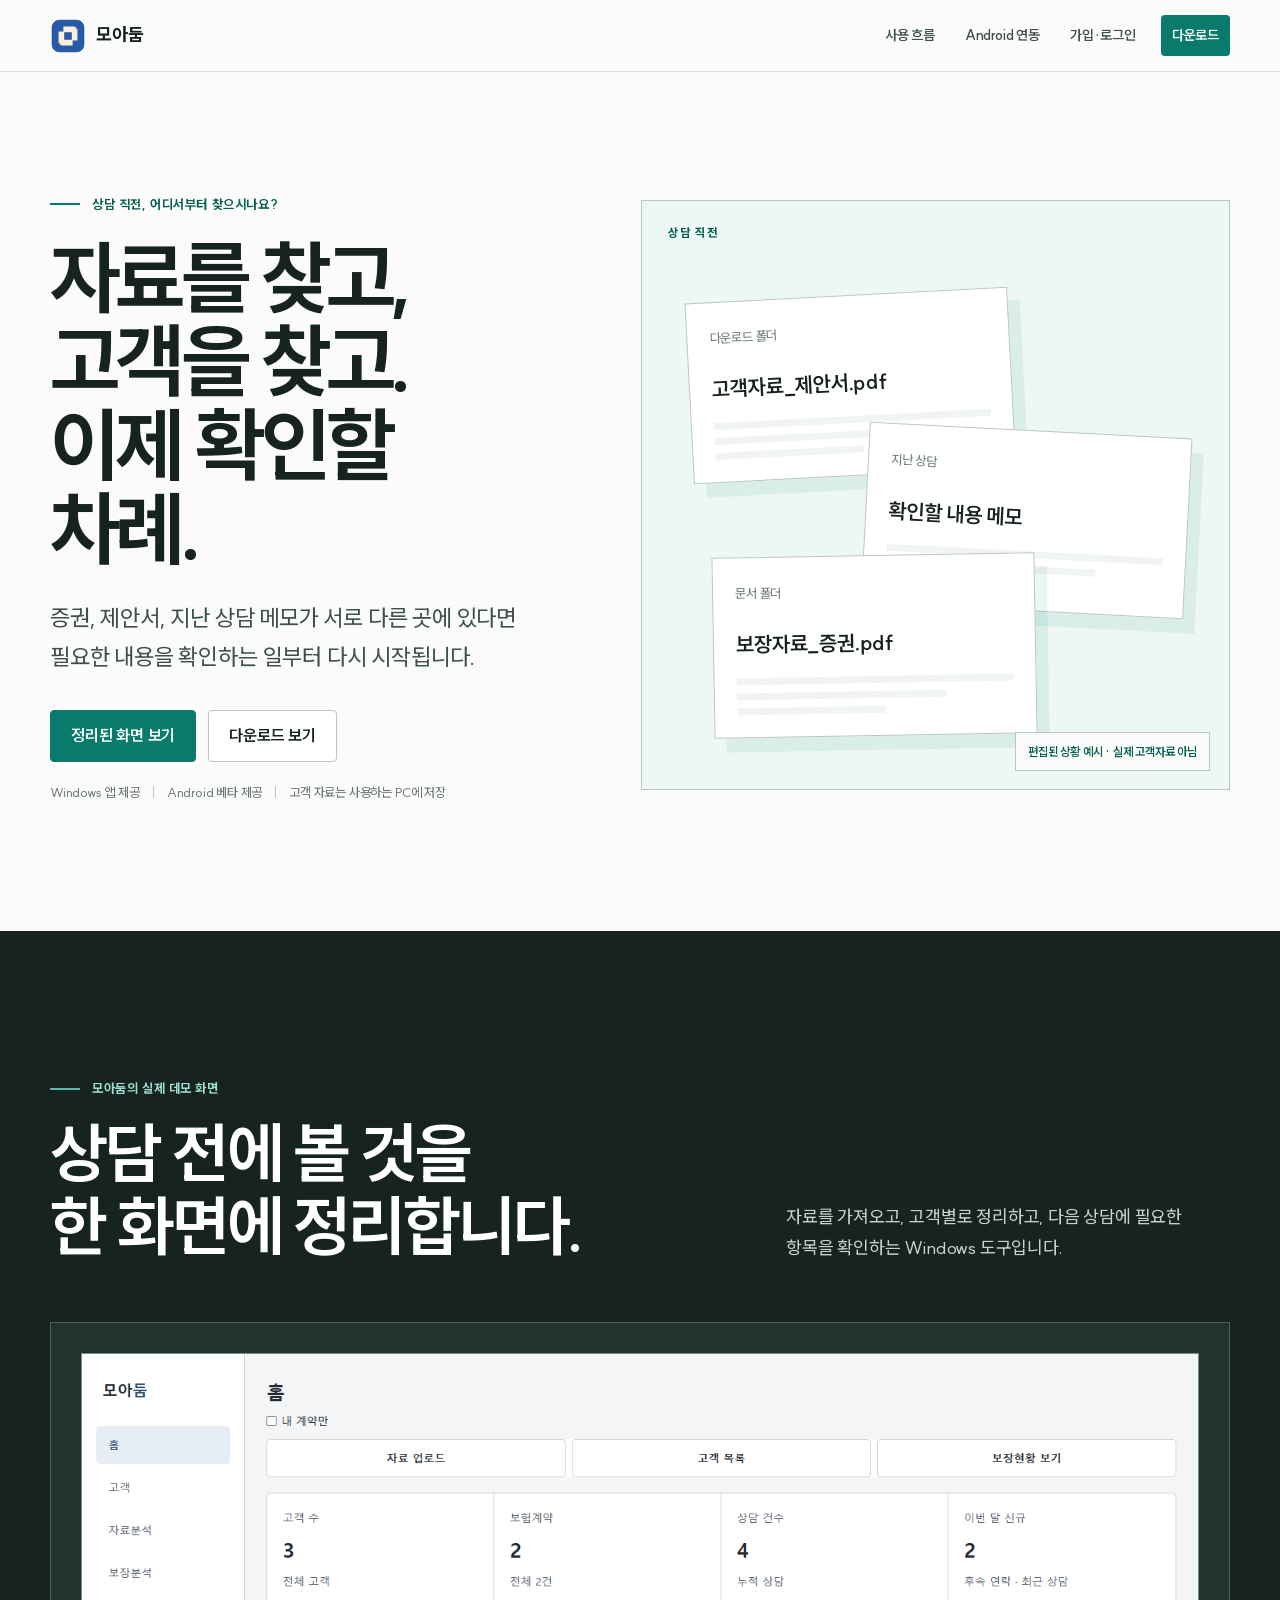
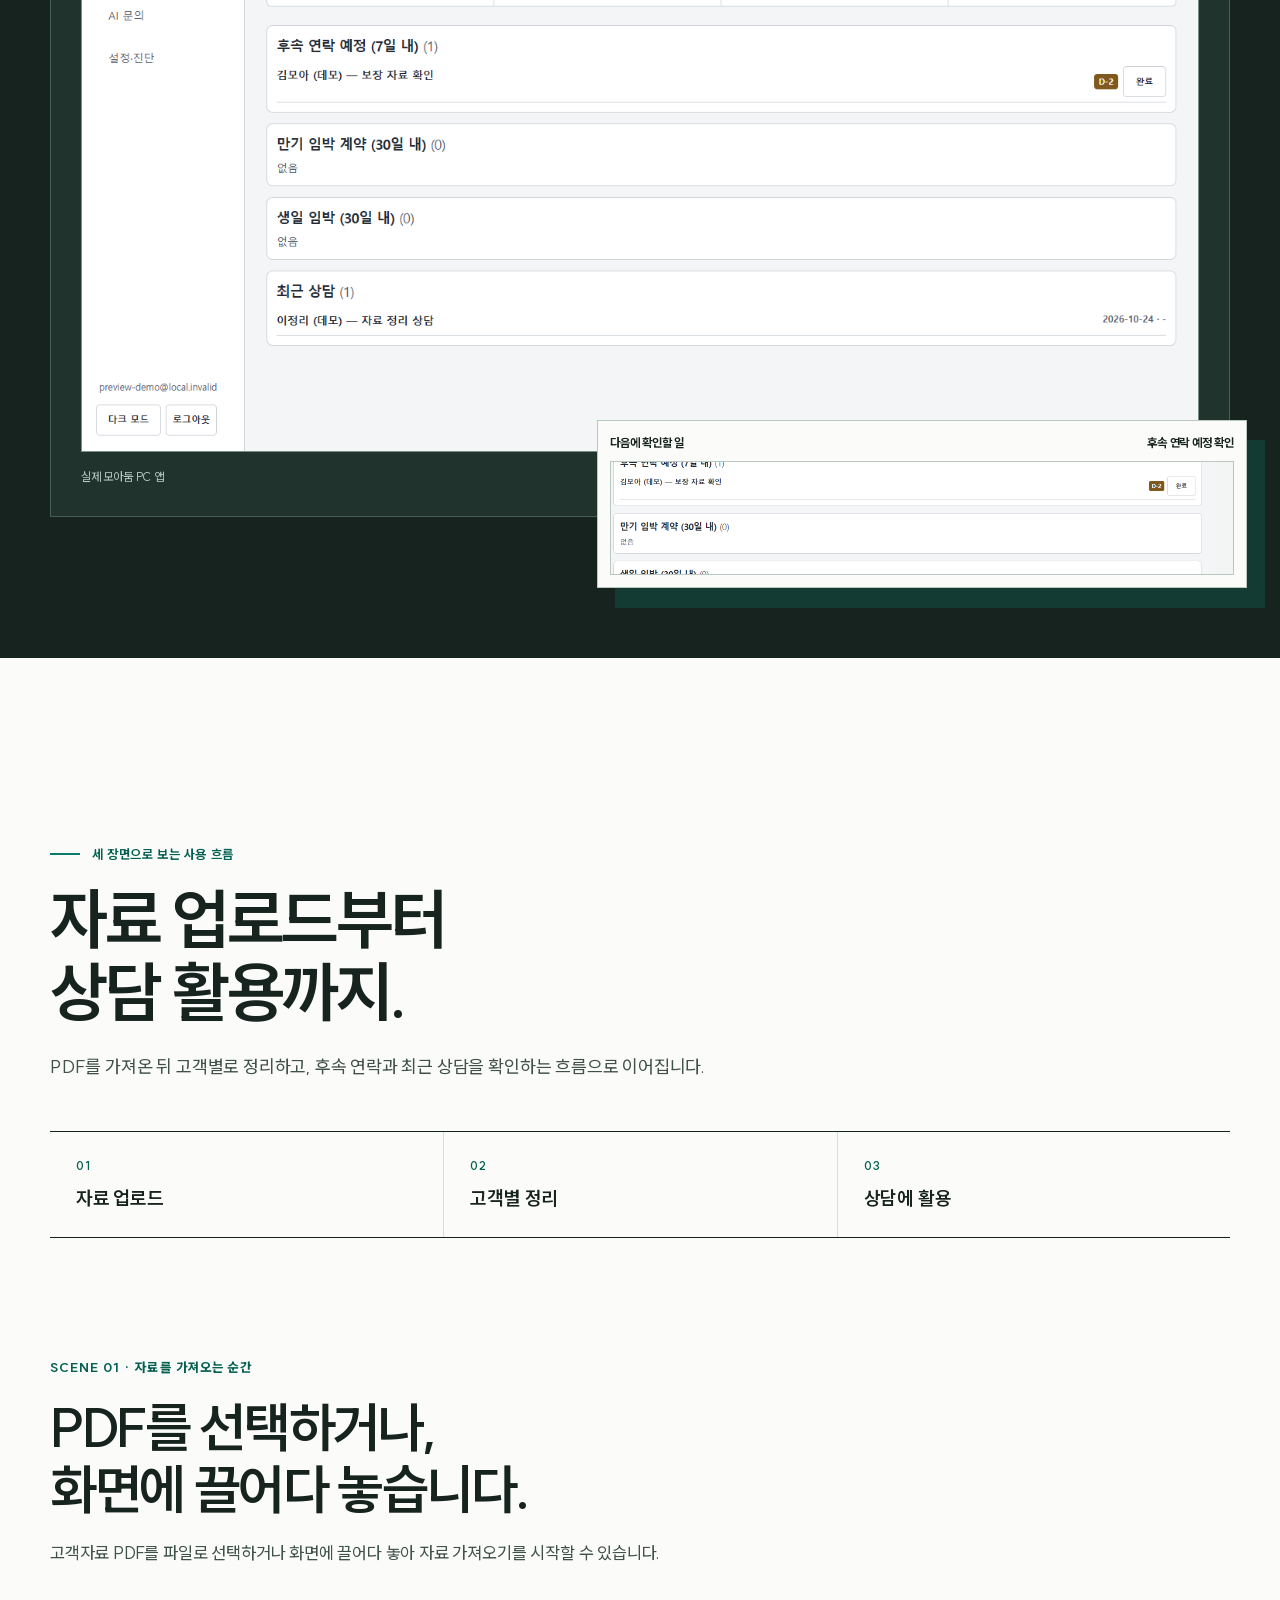
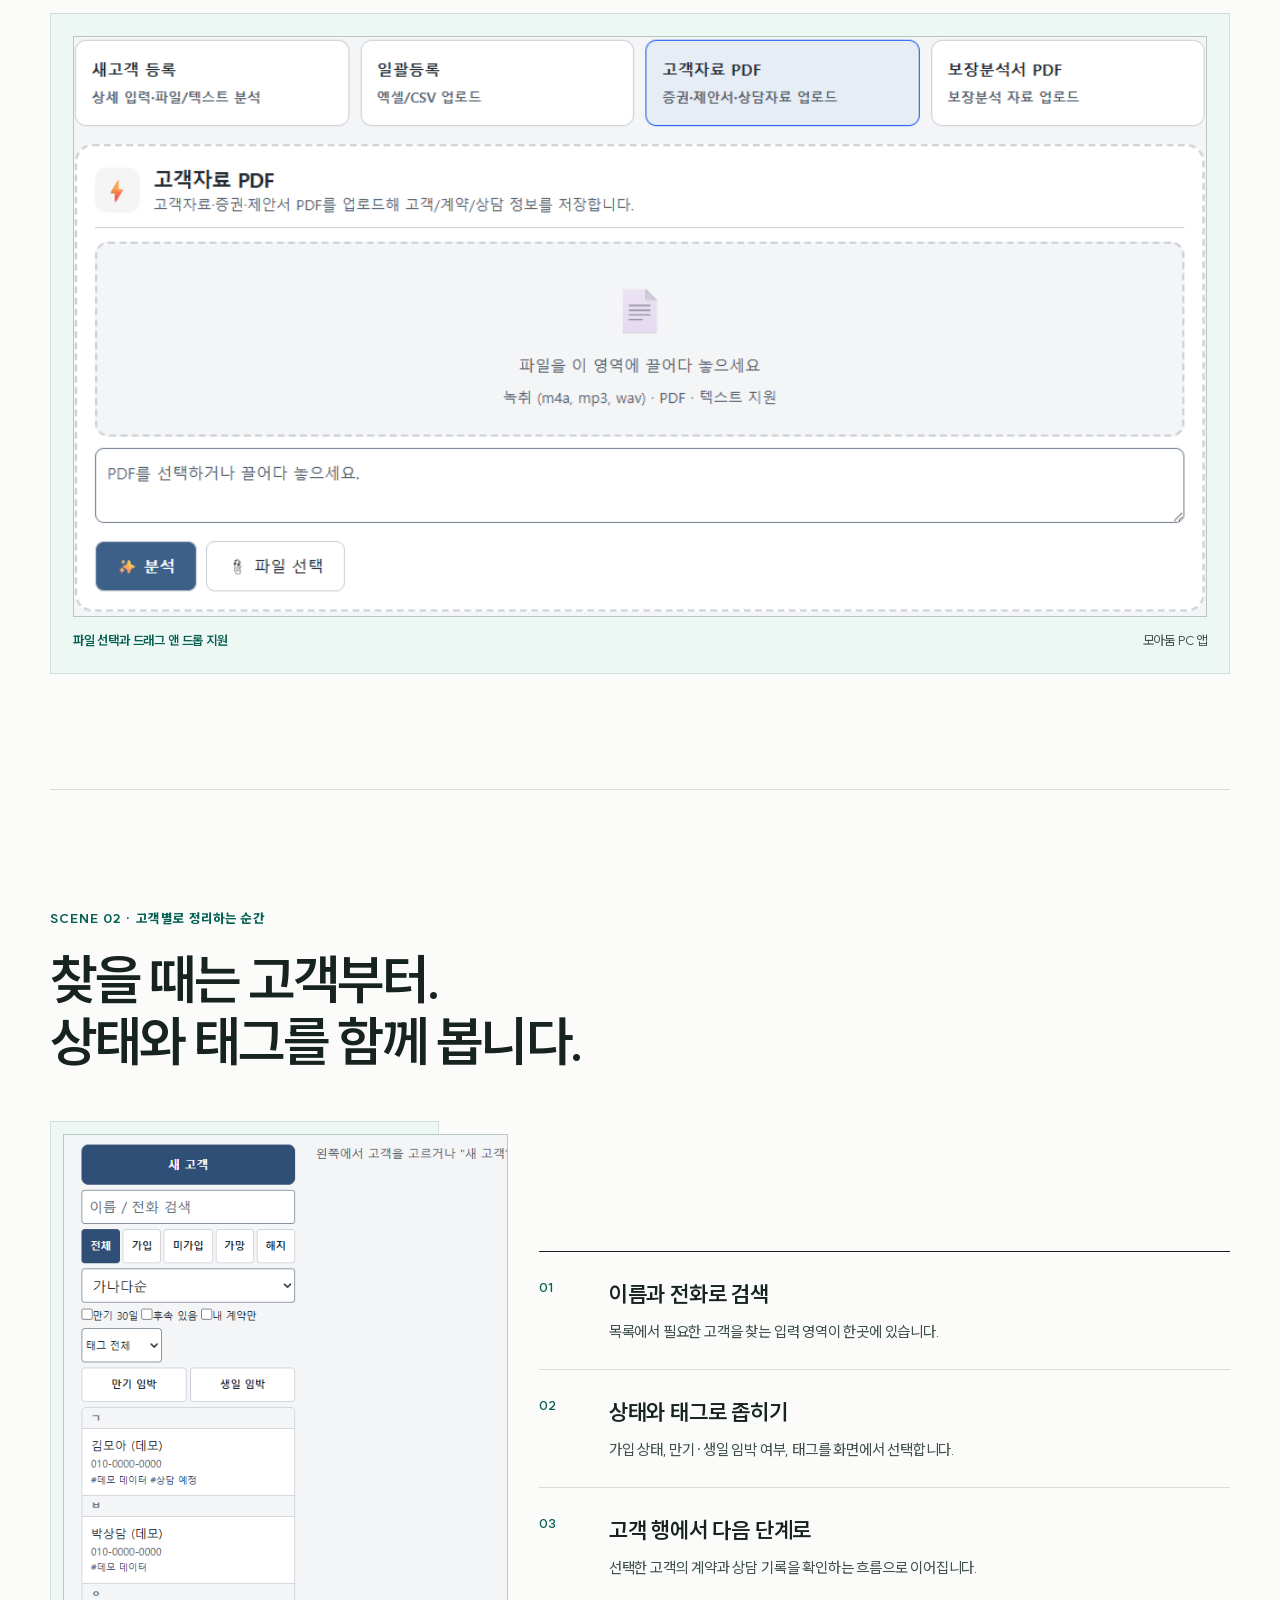
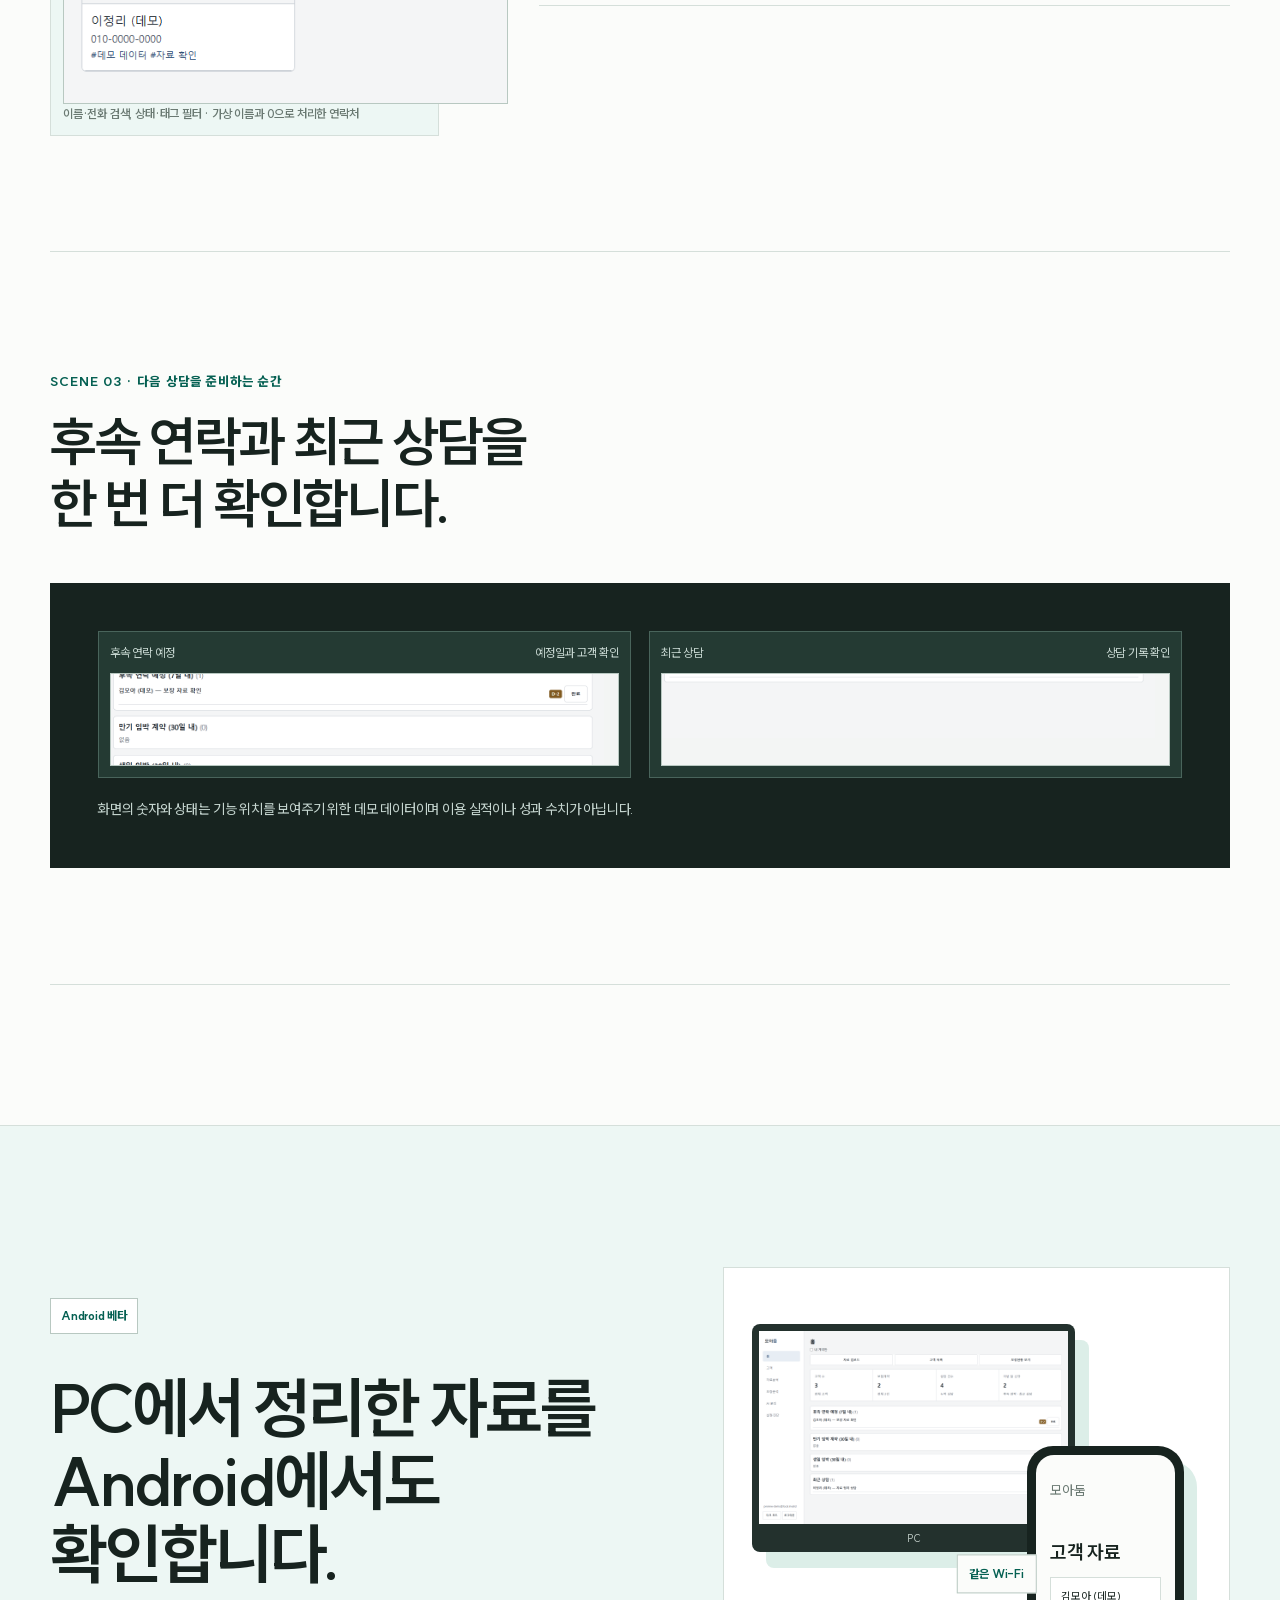
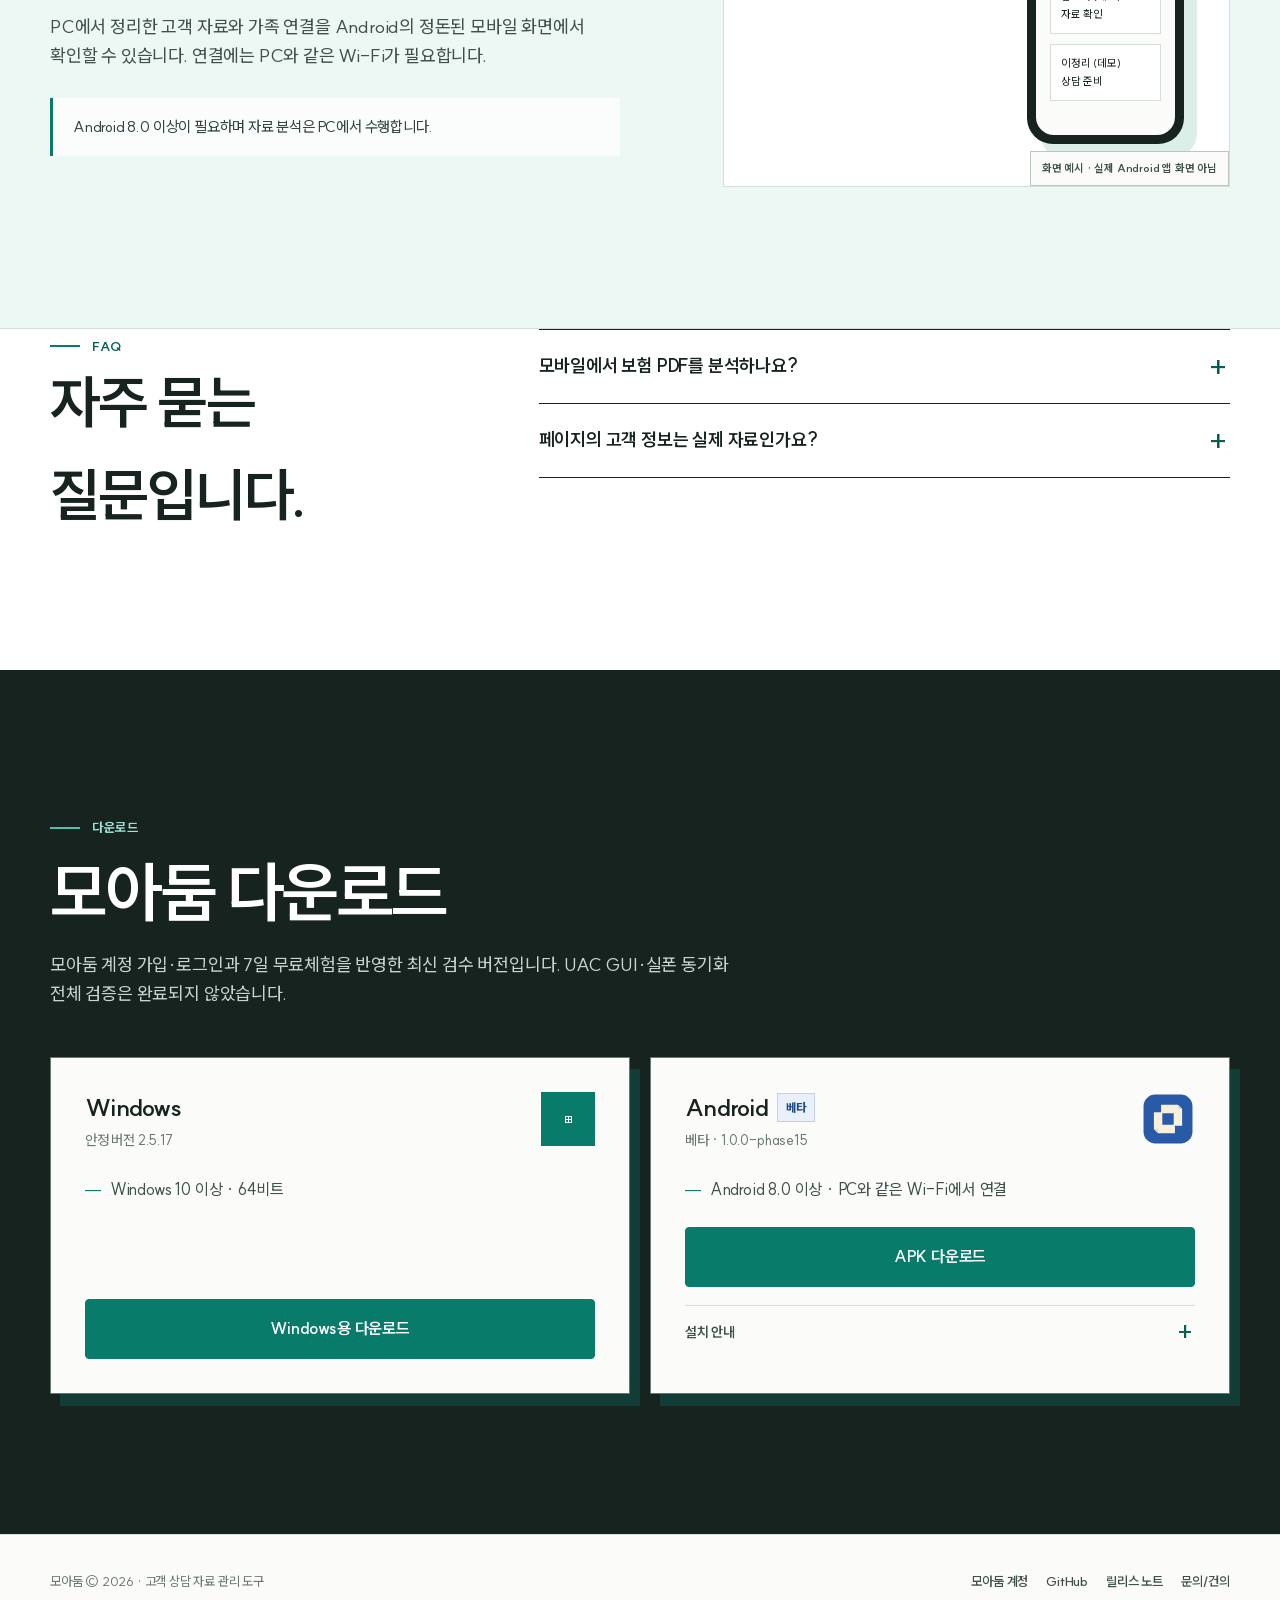
==== commit 448d406c: "release: publish Android phase15 category update" ====
--- a/index.html
+++ b/index.html
@@ -19,6 +19,6 @@
 <section class="workflow" id="workflow"><div class="container"><div class="workflow-head"><span class="kicker">세 장면으로 보는 사용 흐름</span><h2 class="section-title">자료 업로드부터<br>상담 활용까지.</h2><p class="section-lead">PDF를 가져온 뒤 고객별로 정리하고, 후속 연락과 최근 상담을 확인하는 흐름으로 이어집니다.</p></div><div class="flow-intro" aria-label="모아둠 사용 순서"><div><span>01</span>자료 업로드</div><div><span>02</span>고객별 정리</div><div><span>03</span>상담에 활용</div></div><article class="story-block"><span class="story-number">SCENE 01 · 자료를 가져오는 순간</span><h3>PDF를 선택하거나,<br>화면에 끌어다 놓습니다.</h3><p>고객자료 PDF를 파일로 선택하거나 화면에 끌어다 놓아 자료 가져오기를 시작할 수 있습니다.</p><figure class="upload-visual"><div class="crop crop-upload"><img src="assets/product/moadoom-upload-demo.png" alt="모아둠 고객자료 PDF 업로드 영역 부분 확대" width="1440" height="900"></div><figcaption class="annotation-row"><strong>파일 선택과 드래그 앤 드롭 지원</strong><span>모아둠 PC 앱</span></figcaption></figure></article><article class="story-block"><span class="story-number">SCENE 02 · 고객별로 정리하는 순간</span><h3>찾을 때는 고객부터.<br>상태와 태그를 함께 봅니다.</h3><div class="customer-layout"><figure class="customer-visual"><div class="crop crop-customers"><img src="assets/product/moadoom-customers-demo.png" alt="모아둠 고객 검색, 필터와 가상 고객 목록 부분 확대" width="1440" height="900"></div><figcaption class="evidence">이름·전화 검색, 상태·태그 필터 · 가상 이름과 0으로 처리한 연락처</figcaption></figure><div class="callout-list"><div class="callout"><b>01</b><div><strong>이름과 전화로 검색</strong><p>목록에서 필요한 고객을 찾는 입력 영역이 한곳에 있습니다.</p></div></div><div class="callout"><b>02</b><div><strong>상태와 태그로 좁히기</strong><p>가입 상태, 만기·생일 임박 여부, 태그를 화면에서 선택합니다.</p></div></div><div class="callout"><b>03</b><div><strong>고객 행에서 다음 단계로</strong><p>선택한 고객의 계약과 상담 기록을 확인하는 흐름으로 이어집니다.</p></div></div></div></div></article><article class="story-block"><span class="story-number">SCENE 03 · 다음 상담을 준비하는 순간</span><h3>후속 연락과 최근 상담을<br>한 번 더 확인합니다.</h3><div class="use-band"><div class="band-grid"><figure class="band-shot"><header><span>후속 연락 예정</span><span>예정일과 고객 확인</span></header><div class="crop crop-follow"><img src="assets/product/moadoom-home-demo.png" alt="홈 화면의 후속 연락 예정 행 부분 확대" width="1440" height="900"></div></figure><figure class="band-shot"><header><span>최근 상담</span><span>상담 기록 확인</span></header><div class="crop crop-recent"><img src="assets/product/moadoom-home-demo.png" alt="홈 화면의 최근 상담 행 부분 확대" width="1440" height="900"></div></figure></div><p>화면의 숫자와 상태는 기능 위치를 보여주기 위한 데모 데이터이며 이용 실적이나 성과 수치가 아닙니다.</p></div></article></div></section>
 <section class="mobile-section" id="mobile"><div class="container mobile-grid"><div class="mobile-copy"><span class="status-badge">Android 베타</span><h2 class="section-title">PC에서 정리한 자료를<br>Android에서도 확인합니다.</h2><p>PC에서 정리한 고객 자료와 가족 연결을 Android의 정돈된 모바일 화면에서 확인할 수 있습니다. 연결에는 PC와 같은 Wi-Fi가 필요합니다.</p><div class="constraint">Android 8.0 이상이 필요하며 자료 분석은 PC에서 수행합니다.</div></div><div class="connection-scene" aria-label="PC와 Android가 같은 Wi-Fi에서 연결되는 흐름의 화면 예시"><div class="pc"><img src="assets/product/moadoom-home-demo.png" alt="가상 데모 데이터가 표시된 모아둠 PC 화면" width="1440" height="900"></div><span class="wifi">같은 Wi-Fi</span><div class="phone" aria-hidden="true"><div class="phone-screen"><small>모아둠</small><h3>고객 자료</h3><div class="phone-line">김모아 (데모)<br>자료 확인</div><div class="phone-line">이정리 (데모)<br>상담 준비</div></div></div><span class="example-label">화면 예시 · 실제 Android 앱 화면 아님</span></div></div></section>
 <section class="faq" aria-labelledby="faq-title"><div class="container faq-layout"><div><span class="kicker">FAQ</span><h2 id="faq-title">자주 묻는<br>질문입니다.</h2></div><div><details><summary>모바일에서 보험 PDF를 분석하나요?</summary><p>아닙니다. 자료 분석은 PC에서 수행합니다. 모바일 연결에는 PC와 같은 Wi-Fi가 필요합니다.</p></details><details><summary>페이지의 고객 정보는 실제 자료인가요?</summary><p>아닙니다. 공개용 가상 이름과 데모 수치만 사용했습니다.</p></details></div></div></section>
-<section class="download" id="download"><div class="container"><div class="download-head download-copy"><span class="kicker">다운로드</span><h2>모아둠 다운로드</h2><p>모아둠 계정 가입·로그인과 7일 무료체험을 반영한 최신 검수 버전입니다. UAC GUI·실폰 동기화 전체 검증은 완료되지 않았습니다.</p></div><div class="download-cards"><article class="download-card"><div class="platform"><div><h3>Windows</h3><p class="version" id="windows-version" aria-live="polite">안정 버전 2.5.17</p></div><div class="platform-icon" aria-hidden="true">⊞</div></div><ul class="requirements"><li>Windows 10 이상 · 64비트</li></ul><a href="https://github.com/nasawon0-beep/insurance-ai/releases/download/v2.5.17-windows/Insurance.AI_2.5.17_x64-setup.exe" id="windows-download" class="button primary download-button">Windows용 다운로드</a></article><article class="download-card"><div class="platform"><div><div class="platform-title"><h3>Android</h3><span class="test-label">베타</span></div><p class="version" id="android-version" aria-live="polite">베타 · 1.0.0-phase14</p></div><div class="platform-icon brand-icon" aria-hidden="true"><img src="assets/brand/moadoom-icon-b.svg" alt=""></div></div><ul class="requirements"><li>Android 8.0 이상 · PC와 같은 Wi-Fi에서 연결</li></ul><a href="https://github.com/nasawon0-beep/insurance-ai/releases/download/android-phase14-sync-test/Moadoom_Android_1.0.0-phase14_debug.apk" id="android-download" class="button primary download-button">APK 다운로드</a><details class="download-details"><summary>설치 안내</summary><p>개발용 서명 APK이며 phase13 시험 버전입니다. phase11·12 사용자는 최초 한 번 수동으로 덮어쓰기 설치해야 하며, 기존 앱을 삭제하지 마세요. 이후 업데이트는 알림 → 브라우저 다운로드 → APK 열기 → Android 설치 승인 순서이며 무인 업데이트가 아닙니다. IP 자동 연결은 PC와 Android를 모두 업데이트하고 기존 주소로 한 번 정상 연결한 뒤 사용할 수 있습니다. 실폰 QR·동기화 및 업데이트 설치 흐름의 전체 검증은 완료되지 않았습니다. 설치 시 사용한 브라우저 또는 파일 앱에서 ‘알 수 없는 앱 설치’를 허용해야 할 수 있습니다.</p></details></article></div></div></section></main>
+<section class="download" id="download"><div class="container"><div class="download-head download-copy"><span class="kicker">다운로드</span><h2>모아둠 다운로드</h2><p>모아둠 계정 가입·로그인과 7일 무료체험을 반영한 최신 검수 버전입니다. UAC GUI·실폰 동기화 전체 검증은 완료되지 않았습니다.</p></div><div class="download-cards"><article class="download-card"><div class="platform"><div><h3>Windows</h3><p class="version" id="windows-version" aria-live="polite">안정 버전 2.5.17</p></div><div class="platform-icon" aria-hidden="true">⊞</div></div><ul class="requirements"><li>Windows 10 이상 · 64비트</li></ul><a href="https://github.com/nasawon0-beep/insurance-ai/releases/download/v2.5.17-windows/Insurance.AI_2.5.17_x64-setup.exe" id="windows-download" class="button primary download-button">Windows용 다운로드</a></article><article class="download-card"><div class="platform"><div><div class="platform-title"><h3>Android</h3><span class="test-label">베타</span></div><p class="version" id="android-version" aria-live="polite">베타 · 1.0.0-phase15</p></div><div class="platform-icon brand-icon" aria-hidden="true"><img src="assets/brand/moadoom-icon-b.svg" alt=""></div></div><ul class="requirements"><li>Android 8.0 이상 · PC와 같은 Wi-Fi에서 연결</li></ul><a href="https://github.com/nasawon0-beep/insurance-ai/releases/download/android-phase15-sync-test/Moadoom_Android_1.0.0-phase15_debug.apk" id="android-download" class="button primary download-button">APK 다운로드</a><details class="download-details"><summary>설치 안내</summary><p>보장분석 카테고리 선택과 항목수를 추가했습니다. 새 카테고리 화면 및 이번 APK의 실폰 업데이트 검증은 아직 완료되지 않았습니다. 개발용 서명 APK이며 phase15 시험 버전입니다. phase11·12 사용자는 최초 한 번 수동으로 덮어쓰기 설치해야 하며, 기존 앱을 삭제하지 마세요. 이후 업데이트는 알림 → 브라우저 다운로드 → APK 열기 → Android 설치 승인 순서이며 무인 업데이트가 아닙니다. IP 자동 연결은 PC와 Android를 모두 업데이트하고 기존 주소로 한 번 정상 연결한 뒤 사용할 수 있습니다. 실폰 QR·동기화 및 업데이트 설치 흐름의 전체 검증은 완료되지 않았습니다. 설치 시 사용한 브라우저 또는 파일 앱에서 ‘알 수 없는 앱 설치’를 허용해야 할 수 있습니다.</p></details></article></div></div></section></main>
 <footer><div class="container footer-inner"><div>모아둠 © 2026 · 고객 상담 자료 관리 도구</div><div class="footer-links"><a href="account/">모아둠 계정</a><a href="https://github.com/nasawon0-beep/insurance-ai" target="_blank" rel="noopener">GitHub</a><a href="https://github.com/nasawon0-beep/insurance-ai/releases" target="_blank" rel="noopener">릴리스 노트</a><a href="https://github.com/nasawon0-beep/insurance-ai/issues" target="_blank" rel="noopener">문의/건의</a></div></div></footer>
 <script>const windowsConfig={url:'api/windows.json',platform:'windows',versionId:'windows-version',downloadId:'windows-download',formatVersion:version=>`안정 버전 ${version}`,normalize:data=>({version:data.version||data.latestVersion,downloadUrl:data.url||data.downloadUrl})};const androidConfig={url:'api/android.json',platform:'android',versionId:'android-version',downloadId:'android-download',formatVersion:version=>`베타 · ${version}`,normalize:data=>({version:data.versionName,downloadUrl:data.downloadUrl})};async function loadPlatformInfo(config){const versionEl=document.getElementById(config.versionId);const downloadEl=document.getElementById(config.downloadId);try{const response=await fetch(config.url,{cache:'no-store'});if(!response.ok)throw new Error(`${config.url} returned ${response.status}`);const raw=await response.json();const apiPlatform=String(raw.platform||'').toLowerCase();if(apiPlatform&&apiPlatform!==config.platform)throw new Error(`${config.url} platform mismatch`);const data=config.normalize(raw);if(!data.version||!data.downloadUrl)throw new Error(`${config.url} is missing required fields`);versionEl.textContent=config.formatVersion(data.version);downloadEl.href=data.downloadUrl;downloadEl.removeAttribute('aria-disabled')}catch(error){console.warn(`${config.platform} 버전 정보를 불러오지 못했습니다:`,error.message)}}document.querySelectorAll('a[href^="#"]:not(.download-button)').forEach(anchor=>{anchor.addEventListener('click',event=>{const selector=anchor.getAttribute('href');if(!selector||selector==='#')return;const target=document.querySelector(selector);if(!target)return;event.preventDefault();window.location.hash=selector})});loadPlatformInfo(windowsConfig);loadPlatformInfo(androidConfig);</script></body></html>
